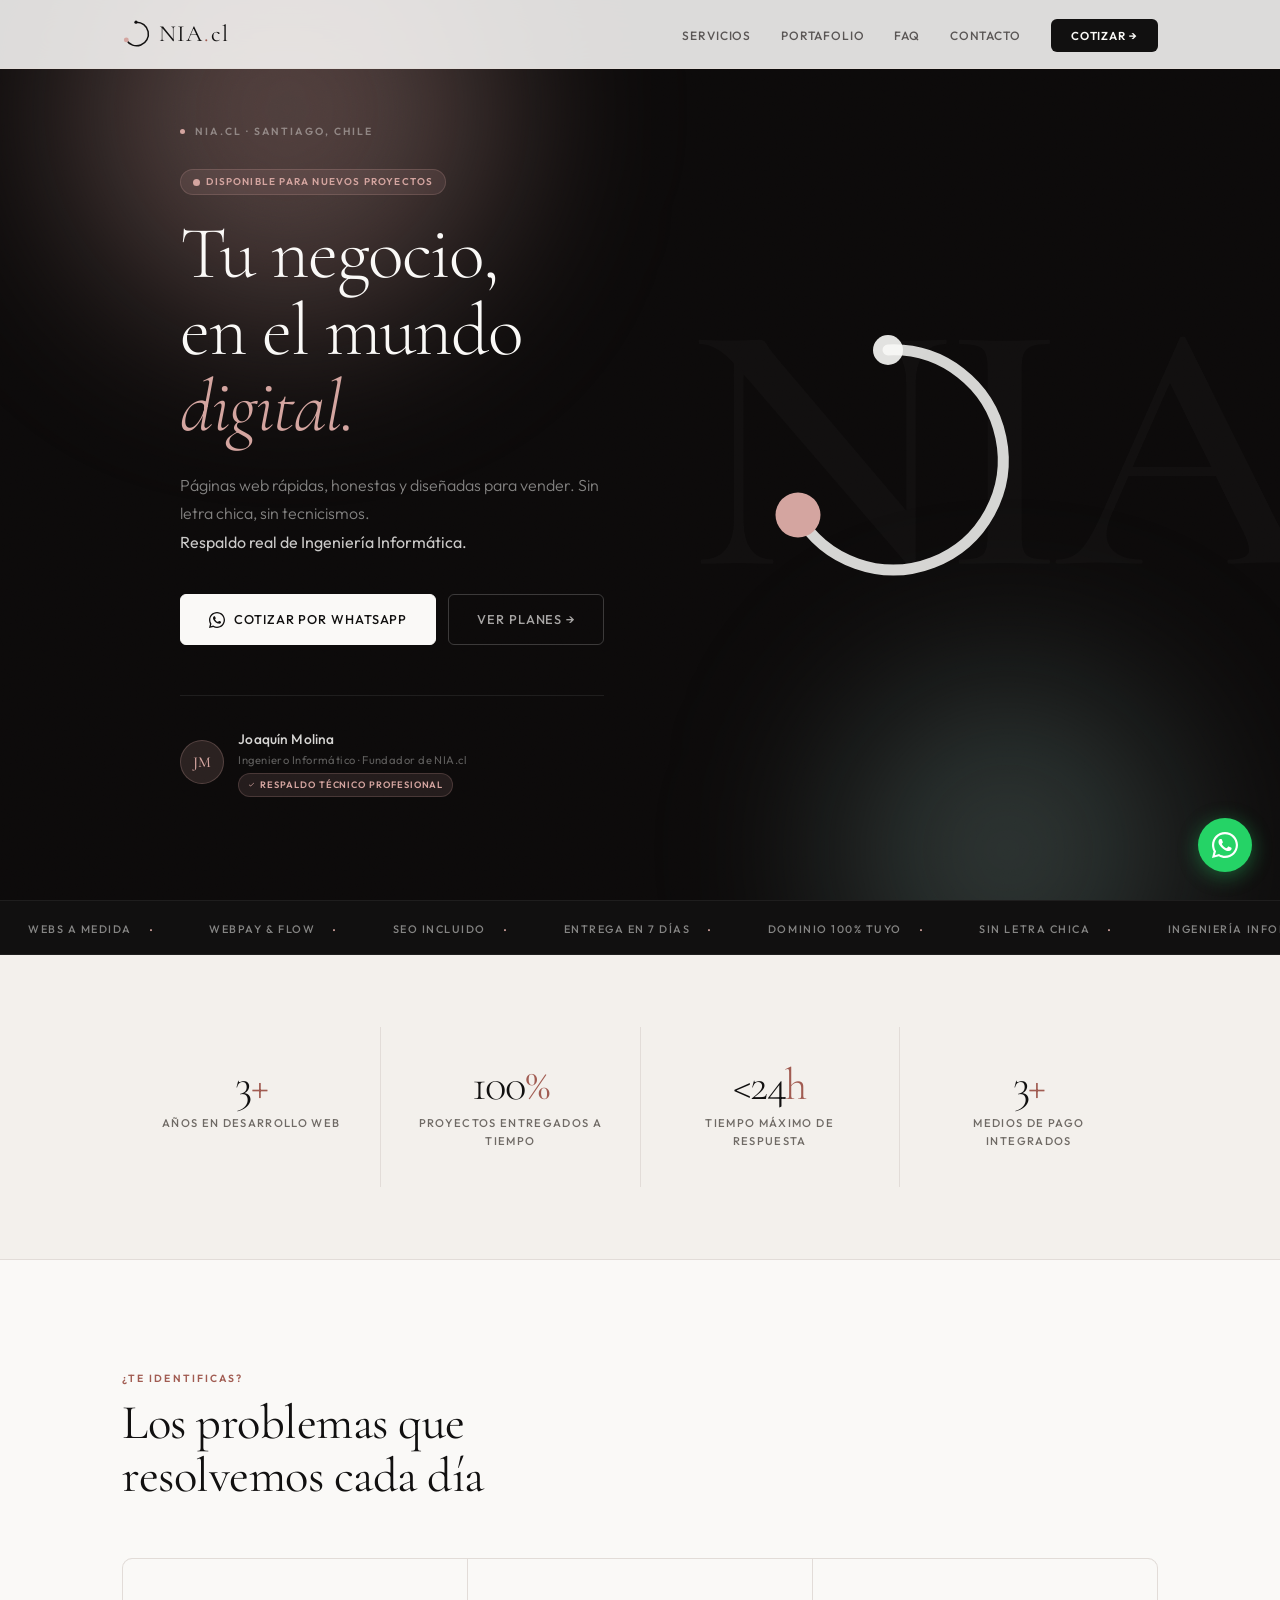
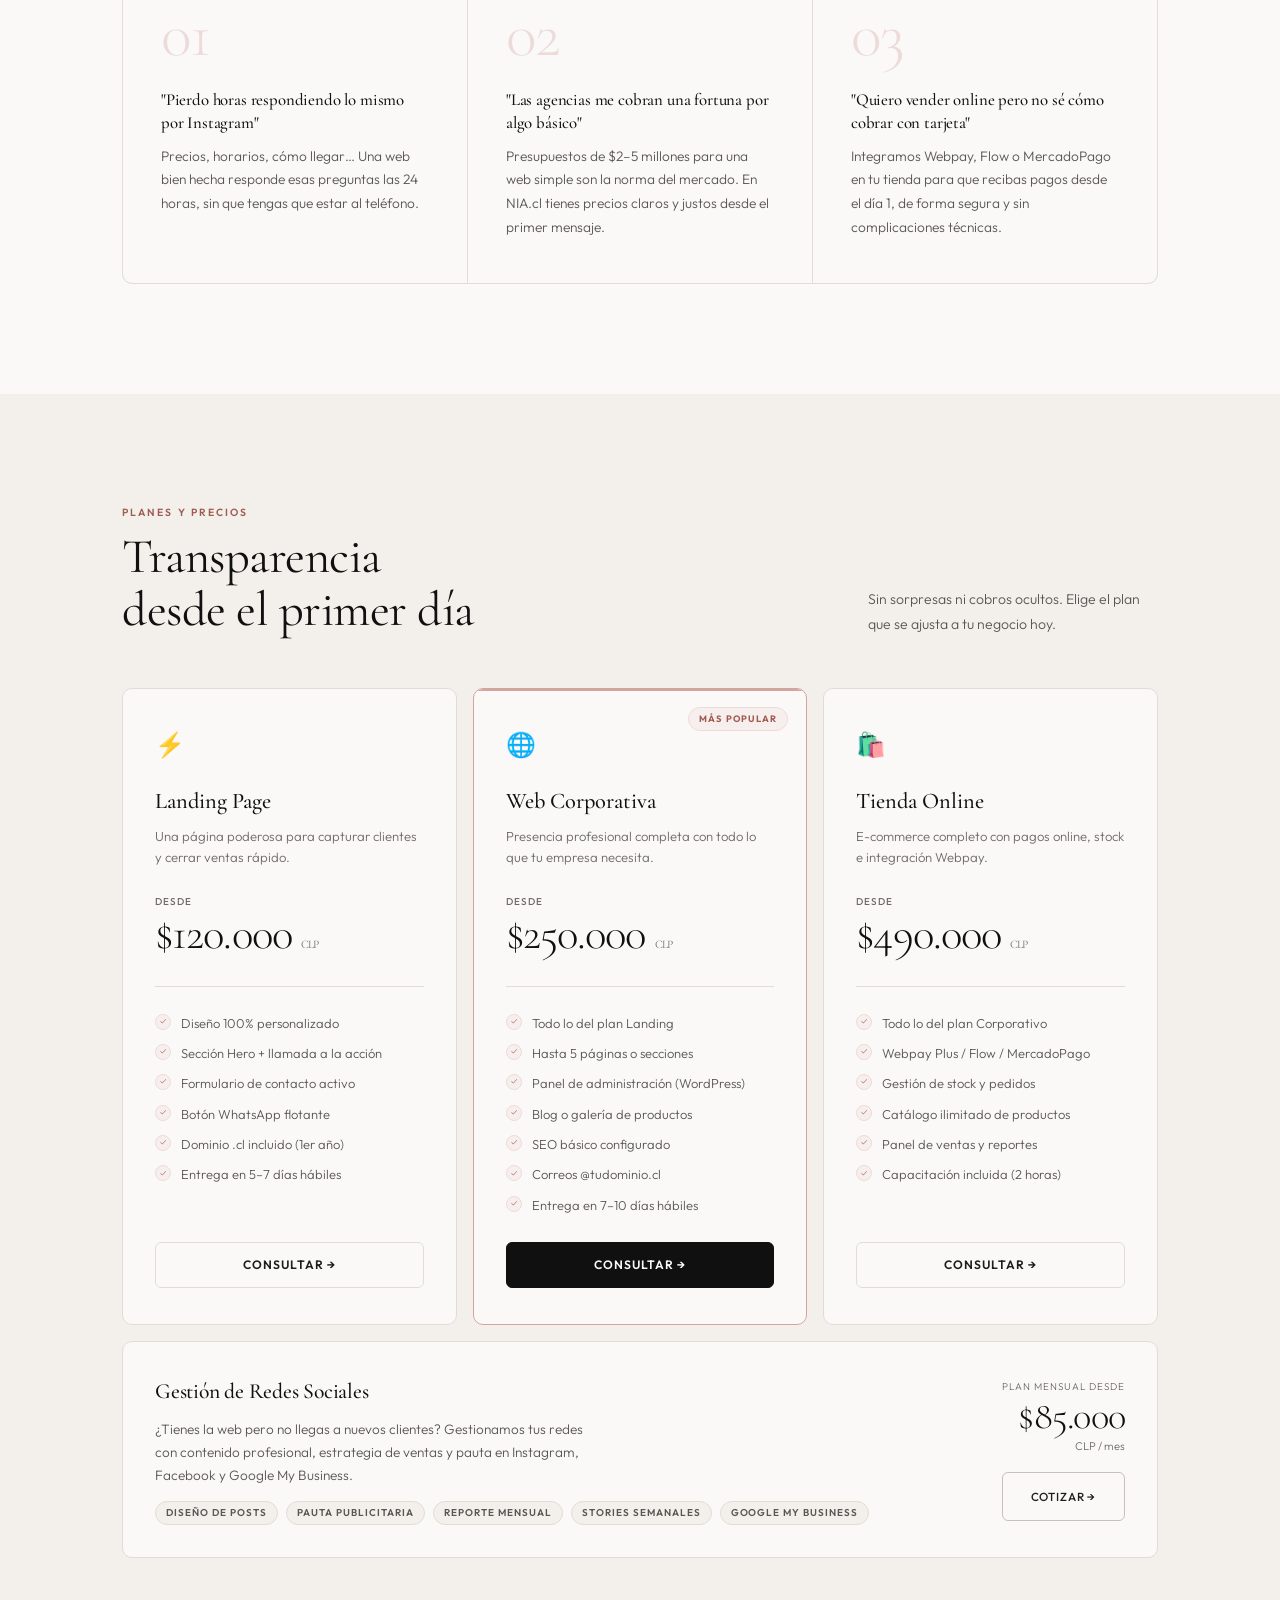
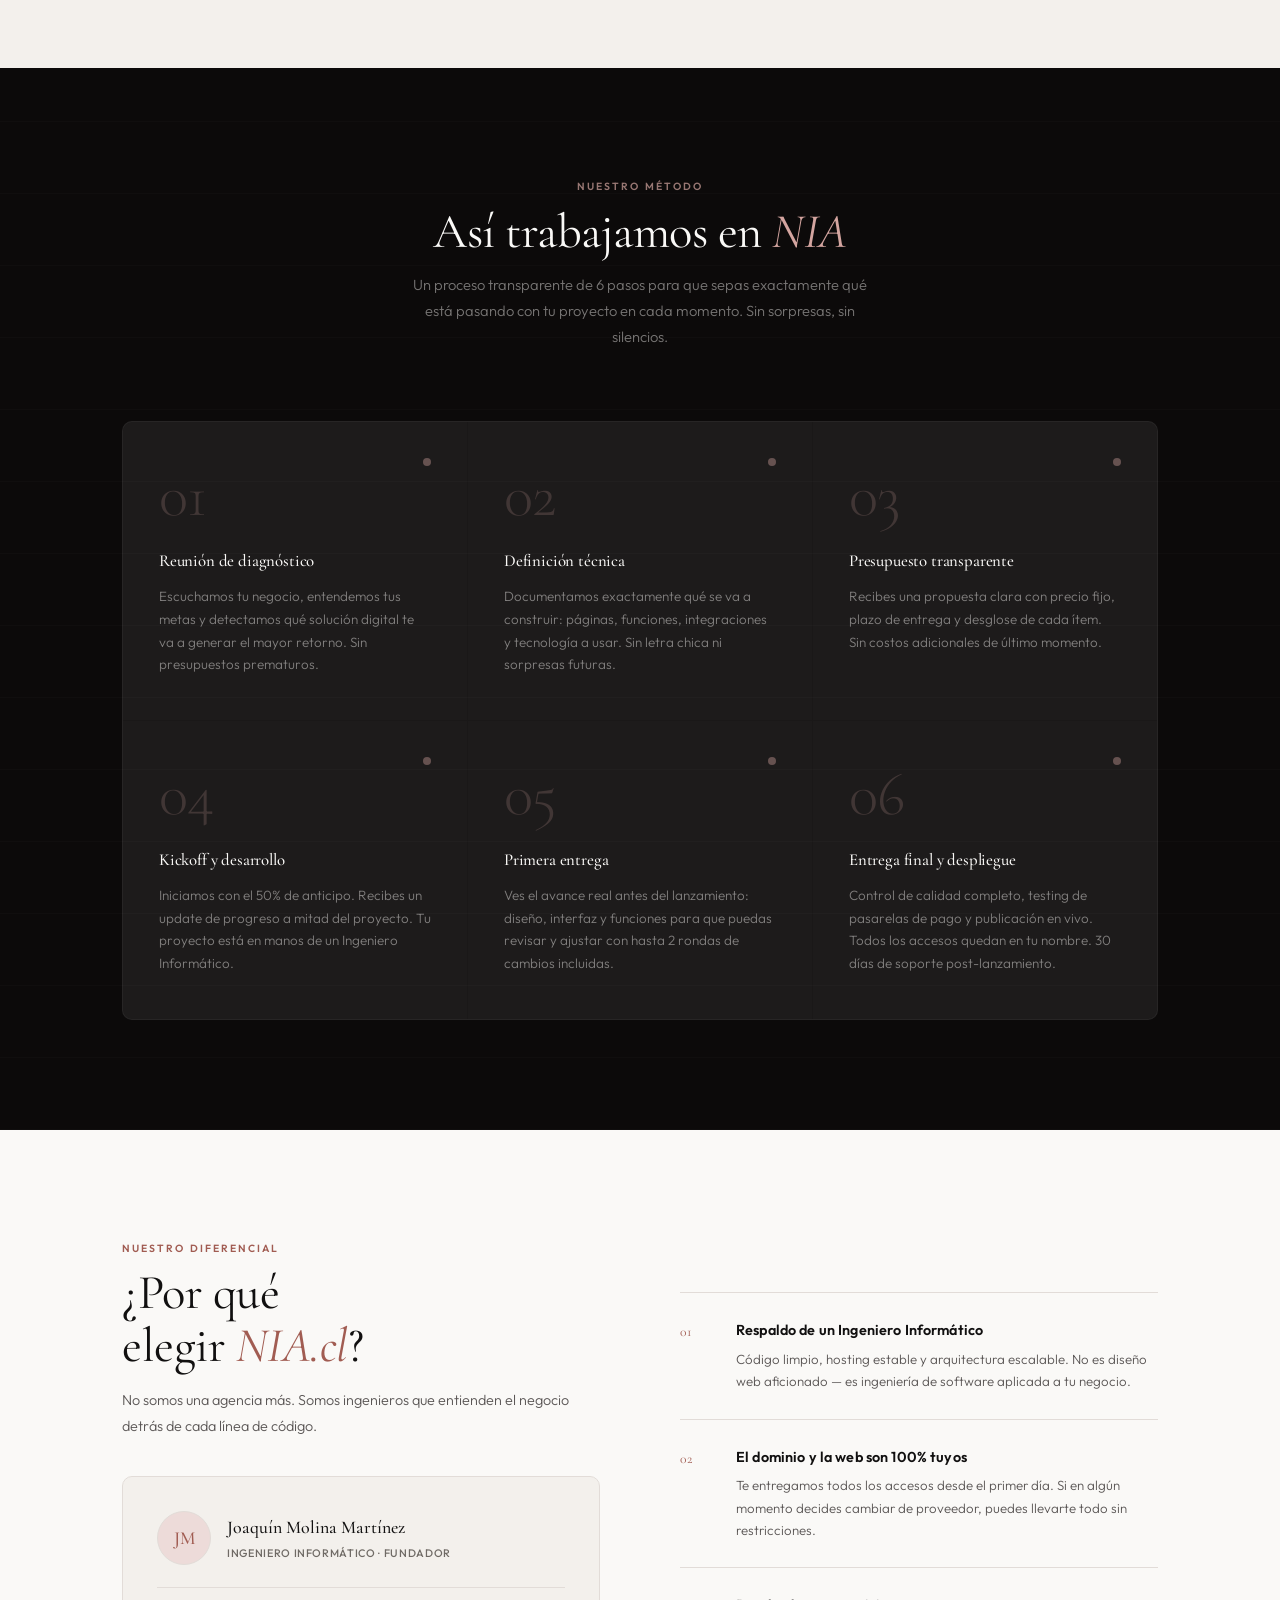
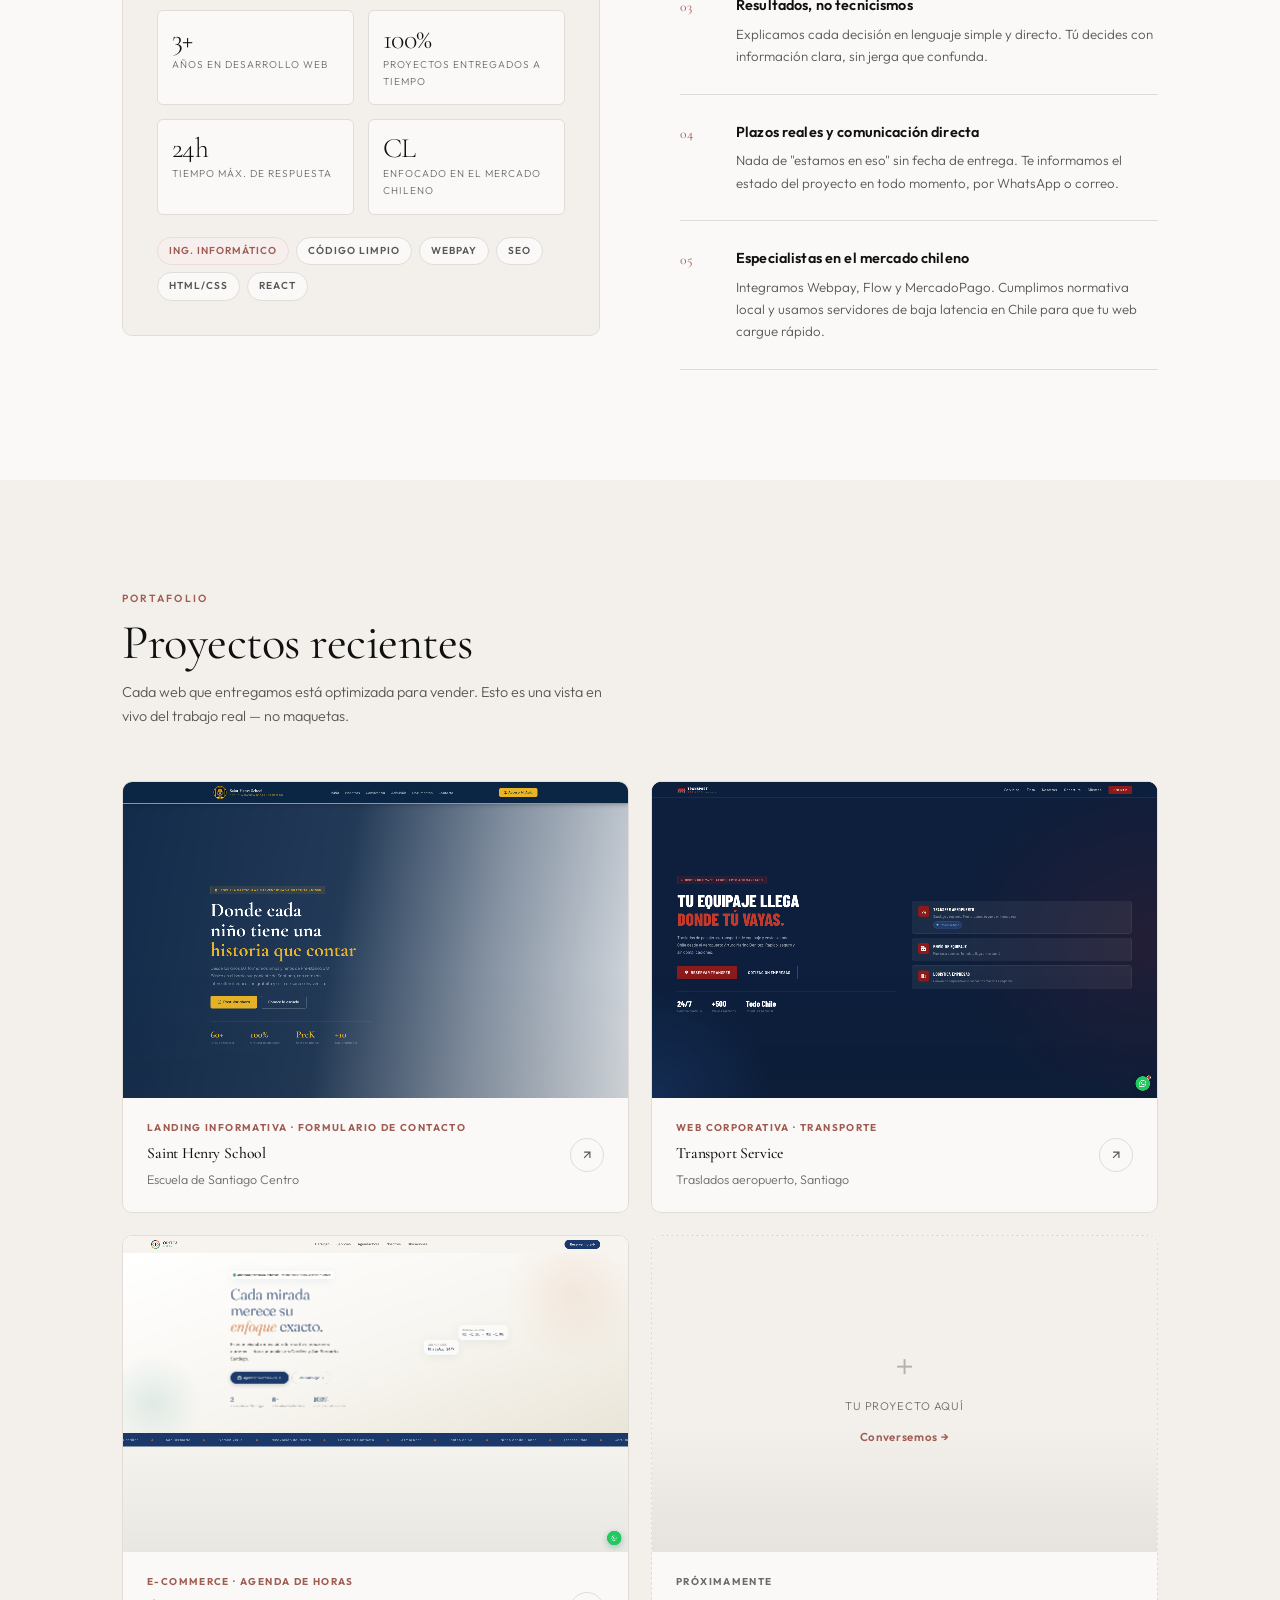
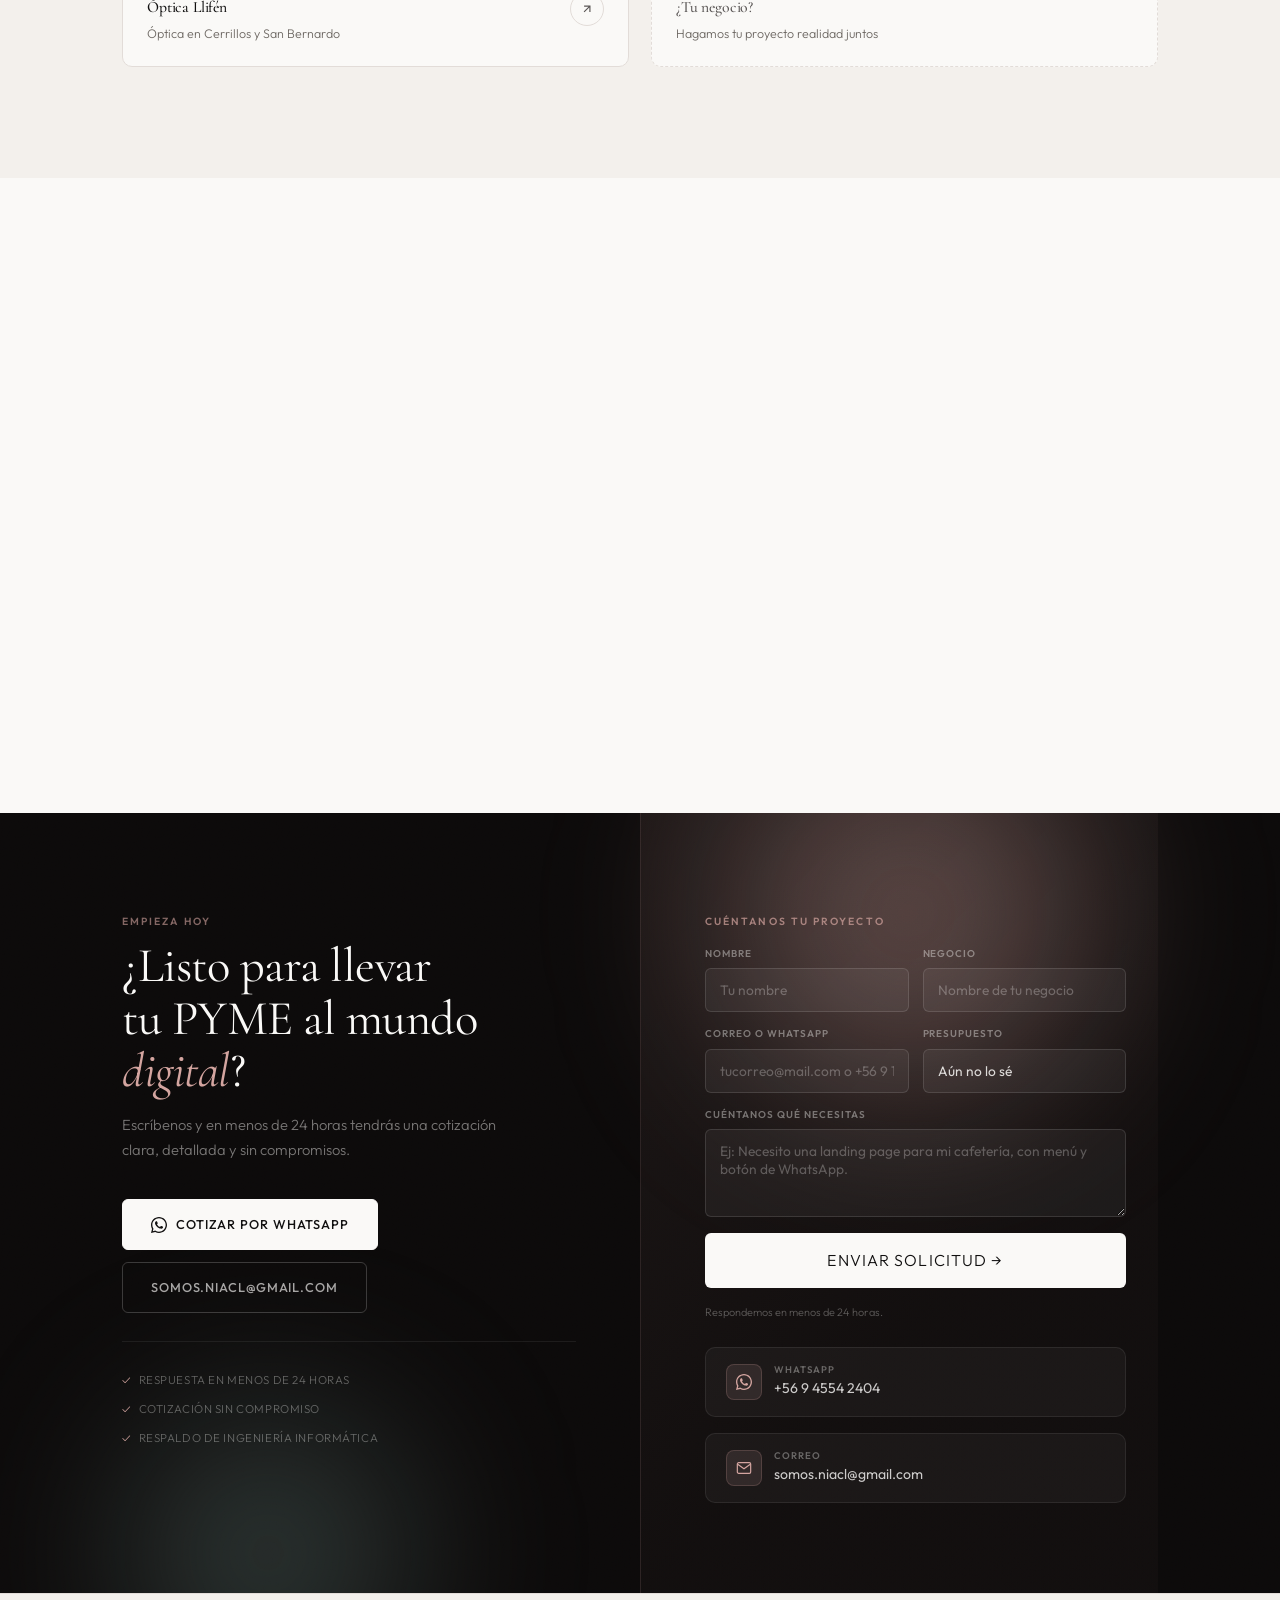
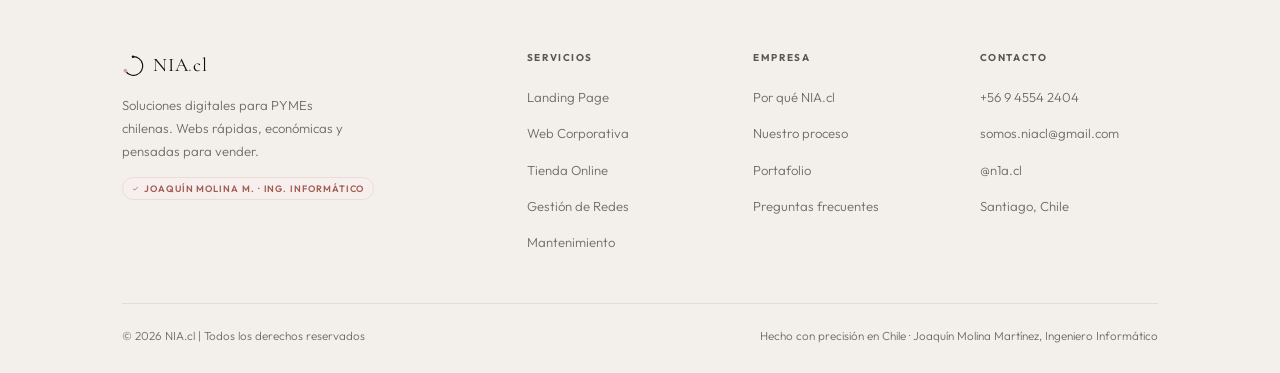
==== index.html @ 7abab09f "se cambio el color del mensaje" ====
<!DOCTYPE html>
<html lang="es">
<head>
<meta charset="UTF-8"/>
<meta name="viewport" content="width=device-width, initial-scale=1.0"/>
<title>NIA.cl | Soluciones Digitales para PYMEs Chilenas</title>
<meta name="description" content="Webs rápidas, honestas y diseñadas para vender. Respaldo de Ingeniería Informática real. Santiago, Chile."/>
<meta property="og:title" content="NIA.cl — Tu presencia digital, en 7 días."/>
<meta property="og:description" content="Páginas web económicas, sin letra chica y con Webpay incluido. Hecho por ingenieros."/>
<link rel="preconnect" href="https://fonts.googleapis.com"/>
<link rel="preconnect" href="https://fonts.gstatic.com" crossorigin/>
<link href="https://fonts.googleapis.com/css2?family=Cormorant+Garamond:ital,wght@0,300;0,400;0,500;0,600;1,300;1,400;1,600&family=Outfit:wght@300;400;500;600;700&display=swap" rel="stylesheet"/>

<link rel="stylesheet" href="css/styles.css"/>
</head>
<body class="is-loading">

<div id="preloader" aria-hidden="true">
  <div class="preloader-inner">
    <svg class="preloader-mark" viewBox="0 0 52 52" fill="none" xmlns="http://www.w3.org/2000/svg">
      <path d="M26,4 A22,22 0 1,1 8,37" stroke="rgba(250,249,247,0.85)" stroke-width="3" stroke-linecap="round" fill="none"/>
      <circle cx="8" cy="37" r="4.5" fill="#d4a5a0"/>
      <circle cx="26" cy="4" r="3" fill="rgba(250,249,247,0.9)"/>
    </svg>
    <div class="preloader-wm">NIA<span class="dot">.</span>cl</div>
  </div>
</div>


<nav id="main-nav">
  <div class="container nav-in">
    <!-- Logo: SVG mark + wordmark -->
    <a href="#" class="nav-logo" aria-label="NIA.cl — Inicio">
      <svg class="mark-svg" viewBox="0 0 52 52" fill="none" xmlns="http://www.w3.org/2000/svg" aria-hidden="true">
        <path d="M26,4 A22,22 0 1,1 8,37" stroke="#111010" stroke-width="2.8" stroke-linecap="round" fill="none"/>
        <circle cx="8" cy="37" r="4.5" fill="#d4a5a0"/>
        <circle cx="26" cy="4" r="3" fill="#111010"/>
      </svg>
      <div class="wm">NIA<span class="dot">.</span>cl</div>
    </a>

    <ul class="nav-links">
      <li><a href="#services">Servicios</a></li>
      <li><a href="#portfolio">Portafolio</a></li>
      <li><a href="#faq">FAQ</a></li>
      <li><a href="#cta">Contacto</a></li>
      <li><a href="https://wa.me/56945542404?text=Hola%20NIA.cl!%20Quiero%20cotizar" target="_blank" class="nav-cta">Cotizar →</a></li>
    </ul>
    <button class="mob-btn" onclick="document.getElementById('mm').classList.toggle('open')" aria-label="Menú">
      <div class="hbg"><span></span><span></span><span></span></div>
    </button>
  </div>
</nav>

<!-- Mobile menu -->
<div class="mob-menu" id="mm">
  <button class="mob-close" onclick="document.getElementById('mm').classList.remove('open')">✕</button>
  <a href="#services" onclick="document.getElementById('mm').classList.remove('open')">Servicios</a>
  <a href="#portfolio" onclick="document.getElementById('mm').classList.remove('open')">Portafolio</a>
  <a href="#process" onclick="document.getElementById('mm').classList.remove('open')">Proceso</a>
  <a href="#why" onclick="document.getElementById('mm').classList.remove('open')">Nosotros</a>
  <a href="#faq" onclick="document.getElementById('mm').classList.remove('open')">FAQ</a>
  <a href="#cta" onclick="document.getElementById('mm').classList.remove('open')">Contacto</a>
  <a href="https://wa.me/56945542404?text=Hola%20NIA.cl!%20Quiero%20cotizar" target="_blank" style="color:var(--rose-deep)">WhatsApp →</a>
</div>

<section id="hero">
  <div class="blob-field" aria-hidden="true">
    <div class="blob blob-rose" style="width:420px;height:420px;top:-100px;left:6%"></div>
    <div class="blob blob-sage" style="width:340px;height:340px;bottom:-120px;right:8%"></div>
  </div>
  <div class="grain" aria-hidden="true"></div>
  <div class="container">
    <div class="hero-in">

      <div>
        <div class="hero-eyebrow">
          <div class="hero-eyebrow-dot"></div>
          <span>NIA.cl · Santiago, Chile</span>
        </div>
        <span class="hero-tag">
          <svg width="7" height="7" viewBox="0 0 8 8" fill="currentColor"><circle cx="4" cy="4" r="4"/></svg>
          Disponible para nuevos proyectos
        </span>
        <h1 class="hero-h1 inv">
          Tu negocio,<br>
          en el mundo<br>
          <em>digital.</em>
        </h1>
        <p class="hero-sub">
          Páginas web rápidas, honestas y diseñadas para vender.
          Sin letra chica, sin tecnicismos.<br>
          <strong>Respaldo real de Ingeniería Informática.</strong>
        </p>
        <div class="hero-acts">
          <a href="https://wa.me/56945542404?text=Hola%20NIA.cl!%20Quiero%20cotizar%20una%20web%20para%20mi%20negocio" target="_blank" class="btn btn-inv magnetic">
            <svg width="16" height="16" viewBox="0 0 24 24" fill="currentColor" aria-hidden="true"><path d="M17.472 14.382c-.297-.149-1.758-.867-2.03-.967-.273-.099-.471-.148-.67.15-.197.297-.767.966-.94 1.164-.173.199-.347.223-.644.075-.297-.15-1.255-.463-2.39-1.475-.883-.788-1.48-1.761-1.653-2.059-.173-.297-.018-.458.13-.606.134-.133.298-.347.446-.52.149-.174.198-.298.298-.497.099-.198.05-.371-.025-.52-.075-.149-.669-1.612-.916-2.207-.242-.579-.487-.5-.669-.51-.173-.008-.371-.01-.57-.01-.198 0-.52.074-.792.372-.272.297-1.04 1.016-1.04 2.479 0 1.462 1.065 2.875 1.213 3.074.149.198 2.096 3.2 5.077 4.487.709.306 1.262.489 1.694.625.712.227 1.36.195 1.871.118.571-.085 1.758-.719 2.006-1.413.248-.694.248-1.289.173-1.413-.074-.124-.272-.198-.57-.347z"/><path d="M12 0C5.373 0 0 5.373 0 12c0 2.127.558 4.123 1.528 5.854L0 24l6.335-1.617C8.024 23.43 9.966 24 12 24c6.627 0 12-5.373 12-12S18.627 0 12 0zm0 22c-1.883 0-3.636-.497-5.15-1.361l-.369-.219-3.759.959.991-3.661-.24-.38C2.47 15.707 2 13.916 2 12 2 6.477 6.477 2 12 2s10 4.477 10 10-4.477 10-10 10z"/></svg>
            Cotizar por WhatsApp
          </a>
          <a href="#services" class="btn btn-inv-outline">Ver planes →</a>
        </div>

        <div class="hero-cred">
          <div class="cred-card">
            <div class="cred-av">JM</div>
            <div>
              <div class="cred-name">Joaquín Molina</div>
              <div class="cred-title">Ingeniero Informático · Fundador de NIA.cl</div>
              <div class="cred-badge">
                <svg width="7" height="7" viewBox="0 0 24 24" fill="currentColor" aria-hidden="true"><path d="M9 16.17L4.83 12l-1.42 1.41L9 19 21 7l-1.41-1.41z"/></svg>
                Respaldo técnico profesional
              </div>
            </div>
          </div>
        </div>
      </div>

        <!-- Central large logo mark -->
        <div class="hero-mark-wrap">
          <svg class="hero-mark" viewBox="0 0 52 52" fill="none" xmlns="http://www.w3.org/2000/svg" aria-hidden="true">
            <path d="M26,4 A22,22 0 1,1 8,37" stroke="rgba(250,249,247,0.85)" stroke-width="2.2" stroke-linecap="round" fill="none"/>
            <circle cx="8" cy="37" r="4.5" fill="#d4a5a0"/>
            <circle cx="26" cy="4" r="3" fill="rgba(250,249,247,0.9)"/>
          </svg>
        </div>

    </div>
  </div>
</section>

<!-- MARQUEE -->
<div class="mq" aria-hidden="true">
  <div class="mq-track">
    <span class="mq-item">Webs a medida <span class="s">·</span></span>
    <span class="mq-item">Webpay & Flow <span class="s">·</span></span>
    <span class="mq-item">SEO incluido <span class="s">·</span></span>
    <span class="mq-item">Entrega en 7 días <span class="s">·</span></span>
    <span class="mq-item">Dominio 100% tuyo <span class="s">·</span></span>
    <span class="mq-item">Sin letra chica <span class="s">·</span></span>
    <span class="mq-item">Ingeniería Informática <span class="s">·</span></span>
    <span class="mq-item">Santiago, Chile <span class="s">·</span></span>
    <span class="mq-item">Webs a medida <span class="s">·</span></span>
    <span class="mq-item">Webpay & Flow <span class="s">·</span></span>
    <span class="mq-item">SEO incluido <span class="s">·</span></span>
    <span class="mq-item">Entrega en 7 días <span class="s">·</span></span>
    <span class="mq-item">Dominio 100% tuyo <span class="s">·</span></span>
    <span class="mq-item">Sin letra chica <span class="s">·</span></span>
    <span class="mq-item">Ingeniería Informática <span class="s">·</span></span>
    <span class="mq-item">Santiago, Chile <span class="s">·</span></span>
  </div>
</div>

<section id="stats">
  <div class="container">
    <div class="stats-grid reveal">
      <div class="stat-cell">
        <div class="stat-num"><span class="cnt" data-target="3">0</span><span>+</span></div>
        <div class="stat-lbl">Años en desarrollo web</div>
      </div>
      <div class="stat-cell">
        <div class="stat-num"><span class="cnt" data-target="100">0</span><span>%</span></div>
        <div class="stat-lbl">Proyectos entregados a tiempo</div>
      </div>
      <div class="stat-cell">
        <div class="stat-num">&lt;<span class="cnt" data-target="24">0</span><span>h</span></div>
        <div class="stat-lbl">Tiempo máximo de respuesta</div>
      </div>
      <div class="stat-cell">
        <div class="stat-num"><span class="cnt" data-target="3">0</span><span>+</span></div>
        <div class="stat-lbl">Medios de pago integrados</div>
      </div>
    </div>
  </div>
</section>

<section id="pain">
  <div class="container">
    <div class="pain-head">
      <span class="label reveal">¿Te identificas?</span>
      <h2 class="reveal">Los problemas que<br>resolvemos cada día</h2>
    </div>
    <div class="pain-grid reveal">
      <div class="pain-cell">
        <div class="pain-num">01</div>
        <h3>"Pierdo horas respondiendo lo mismo por Instagram"</h3>
        <p style="margin-top:10px">Precios, horarios, cómo llegar… Una web bien hecha responde esas preguntas las 24 horas, sin que tengas que estar al teléfono.</p>
      </div>
      <div class="pain-cell">
        <div class="pain-num">02</div>
        <h3>"Las agencias me cobran una fortuna por algo básico"</h3>
        <p style="margin-top:10px">Presupuestos de $2–5 millones para una web simple son la norma del mercado. En NIA.cl tienes precios claros y justos desde el primer mensaje.</p>
      </div>
      <div class="pain-cell">
        <div class="pain-num">03</div>
        <h3>"Quiero vender online pero no sé cómo cobrar con tarjeta"</h3>
        <p style="margin-top:10px">Integramos Webpay, Flow o MercadoPago en tu tienda para que recibas pagos desde el día 1, de forma segura y sin complicaciones técnicas.</p>
      </div>
    </div>
  </div>
</section>

<section id="services">
  <div class="container">
    <div class="srv-head">
      <div>
        <span class="label">Planes y precios</span>
        <h2 class="reveal">Transparencia<br>desde el primer día</h2>
      </div>
      <p style="max-width:290px;font-size:.88rem;line-height:1.75" class="reveal">Sin sorpresas ni cobros ocultos. Elige el plan que se ajusta a tu negocio hoy.</p>
    </div>

    <div class="price-grid">
      <!-- Landing -->
      <div class="p-card reveal">
        <div class="p-icon">⚡</div>
        <div class="p-name">Landing Page</div>
        <div class="p-desc">Una página poderosa para capturar clientes y cerrar ventas rápido.</div>
        <div class="p-amt">
          <div class="p-from">Desde</div>
          <div class="p-num">$120.000 <span class="p-unit">CLP</span></div>
        </div>
        <ul class="p-feats">
          <li class="p-feat"><span class="p-ck">✓</span>Diseño 100% personalizado</li>
          <li class="p-feat"><span class="p-ck">✓</span>Sección Hero + llamada a la acción</li>
          <li class="p-feat"><span class="p-ck">✓</span>Formulario de contacto activo</li>
          <li class="p-feat"><span class="p-ck">✓</span>Botón WhatsApp flotante</li>
          <li class="p-feat"><span class="p-ck">✓</span>Dominio .cl incluido (1er año)</li>
          <li class="p-feat"><span class="p-ck">✓</span>Entrega en 5–7 días hábiles</li>
        </ul>
        <a href="https://wa.me/56945542404?text=Me%20interesa%20la%20Landing%20Page%20de%20NIA.cl" target="_blank" class="btn-card">Consultar →</a>
      </div>
      <!-- Web Corporativa (featured) -->
      <div class="p-card feat reveal">
        <span class="feat-badge">Más popular</span>
        <div class="p-icon">🌐</div>
        <div class="p-name">Web Corporativa</div>
        <div class="p-desc">Presencia profesional completa con todo lo que tu empresa necesita.</div>
        <div class="p-amt">
          <div class="p-from">Desde</div>
          <div class="p-num">$250.000 <span class="p-unit">CLP</span></div>
        </div>
        <ul class="p-feats">
          <li class="p-feat"><span class="p-ck">✓</span>Todo lo del plan Landing</li>
          <li class="p-feat"><span class="p-ck">✓</span>Hasta 5 páginas o secciones</li>
          <li class="p-feat"><span class="p-ck">✓</span>Panel de administración (WordPress)</li>
          <li class="p-feat"><span class="p-ck">✓</span>Blog o galería de productos</li>
          <li class="p-feat"><span class="p-ck">✓</span>SEO básico configurado</li>
          <li class="p-feat"><span class="p-ck">✓</span>Correos @tudominio.cl</li>
          <li class="p-feat"><span class="p-ck">✓</span>Entrega en 7–10 días hábiles</li>
        </ul>
        <a href="https://wa.me/56945542404?text=Me%20interesa%20la%20Web%20Corporativa%20de%20NIA.cl" target="_blank" class="btn-card pri">Consultar →</a>
      </div>
      <!-- Tienda -->
      <div class="p-card reveal">
        <div class="p-icon">🛍️</div>
        <div class="p-name">Tienda Online</div>
        <div class="p-desc">E-commerce completo con pagos online, stock e integración Webpay.</div>
        <div class="p-amt">
          <div class="p-from">Desde</div>
          <div class="p-num">$490.000 <span class="p-unit">CLP</span></div>
        </div>
        <ul class="p-feats">
          <li class="p-feat"><span class="p-ck">✓</span>Todo lo del plan Corporativo</li>
          <li class="p-feat"><span class="p-ck">✓</span>Webpay Plus / Flow / MercadoPago</li>
          <li class="p-feat"><span class="p-ck">✓</span>Gestión de stock y pedidos</li>
          <li class="p-feat"><span class="p-ck">✓</span>Catálogo ilimitado de productos</li>
          <li class="p-feat"><span class="p-ck">✓</span>Panel de ventas y reportes</li>
          <li class="p-feat"><span class="p-ck">✓</span>Capacitación incluida (2 horas)</li>
        </ul>
        <a href="https://wa.me/56945542404?text=Me%20interesa%20la%20Tienda%20Online%20de%20NIA.cl" target="_blank" class="btn-card">Consultar →</a>
      </div>
    </div>

    <!-- Addon redes -->
    <div class="addon reveal">
      <div class="addon-inf">
        <h3>Gestión de Redes Sociales</h3>
        <p>¿Tienes la web pero no llegas a nuevos clientes? Gestionamos tus redes con contenido profesional, estrategia de ventas y pauta en Instagram, Facebook y Google My Business.</p>
        <div class="addon-tags">
          <span class="addon-tag">Diseño de posts</span>
          <span class="addon-tag">Pauta publicitaria</span>
          <span class="addon-tag">Reporte mensual</span>
          <span class="addon-tag">Stories semanales</span>
          <span class="addon-tag">Google My Business</span>
        </div>
      </div>
      <div class="addon-price">
        <div class="fr">Plan mensual desde</div>
        <div class="am">$85.000</div>
        <div class="per">CLP / mes</div>
        <a href="https://wa.me/56945542404?text=Me%20interesa%20la%20gestión%20de%20redes" target="_blank" class="btn btn-outline" style="margin-top:16px;font-size:.73rem">Cotizar →</a>
      </div>
    </div>
  </div>
</section>


<section id="process">
  <div class="container">
    <div class="proc-head reveal">
      <span class="label inv">Nuestro método</span>
      <h2 class="inv">Así trabajamos en <em>NIA</em></h2>
      <p>Un proceso transparente de 6 pasos para que sepas exactamente qué está pasando con tu proyecto en cada momento. Sin sorpresas, sin silencios.</p>
    </div>

    <div class="proc-grid reveal">
      <div class="proc-step">
        <div class="proc-dot"></div>
        <div class="proc-n">01</div>
        <h3>Reunión de diagnóstico</h3>
        <p>Escuchamos tu negocio, entendemos tus metas y detectamos qué solución digital te va a generar el mayor retorno. Sin presupuestos prematuros.</p>
      </div>
      <div class="proc-step">
        <div class="proc-dot"></div>
        <div class="proc-n">02</div>
        <h3>Definición técnica</h3>
        <p>Documentamos exactamente qué se va a construir: páginas, funciones, integraciones y tecnología a usar. Sin letra chica ni sorpresas futuras.</p>
      </div>
      <div class="proc-step">
        <div class="proc-dot"></div>
        <div class="proc-n">03</div>
        <h3>Presupuesto transparente</h3>
        <p>Recibes una propuesta clara con precio fijo, plazo de entrega y desglose de cada ítem. Sin costos adicionales de último momento.</p>
      </div>
      <div class="proc-step">
        <div class="proc-dot"></div>
        <div class="proc-n">04</div>
        <h3>Kickoff y desarrollo</h3>
        <p>Iniciamos con el 50% de anticipo. Recibes un update de progreso a mitad del proyecto. Tu proyecto está en manos de un Ingeniero Informático.</p>
      </div>
      <div class="proc-step">
        <div class="proc-dot"></div>
        <div class="proc-n">05</div>
        <h3>Primera entrega</h3>
        <p>Ves el avance real antes del lanzamiento: diseño, interfaz y funciones para que puedas revisar y ajustar con hasta 2 rondas de cambios incluidas.</p>
      </div>
      <div class="proc-step">
        <div class="proc-dot"></div>
        <div class="proc-n">06</div>
        <h3>Entrega final y despliegue</h3>
        <p>Control de calidad completo, testing de pasarelas de pago y publicación en vivo. Todos los accesos quedan en tu nombre. 30 días de soporte post-lanzamiento.</p>
      </div>
    </div>
  </div>
</section>

<section id="why">
  <div class="container">
    <div class="why-lay">
      <div class="why-sticky">
        <span class="label reveal">Nuestro diferencial</span>
        <h2 class="reveal">¿Por qué<br>elegir <em>NIA.cl</em>?</h2>
        <p style="margin-top:16px;font-size:.9rem;line-height:1.8;color:var(--ink-light)" class="reveal">No somos una agencia más. Somos ingenieros que entienden el negocio detrás de cada línea de código.</p>

        <div class="prof reveal" style="margin-top:36px">
          <div class="prof-top">
            <div class="prof-av">JM</div>
            <div>
              <div class="prof-name">Joaquín Molina Martínez</div>
              <div class="prof-role">Ingeniero Informático · Fundador</div>
            </div>
          </div>
          <div class="prof-stats">
            <div class="pst"><div class="pst-v">3+</div><div class="pst-l">Años en desarrollo web</div></div>
            <div class="pst"><div class="pst-v">100%</div><div class="pst-l">Proyectos entregados a tiempo</div></div>
            <div class="pst"><div class="pst-v">24h</div><div class="pst-l">Tiempo máx. de respuesta</div></div>
            <div class="pst"><div class="pst-v">CL</div><div class="pst-l">Enfocado en el mercado chileno</div></div>
          </div>
          <div class="chips">
            <span class="chip rose">Ing. Informático</span>
            <span class="chip">Código limpio</span>
            <span class="chip">Webpay</span>
            <span class="chip">SEO</span>
            <span class="chip">HTML/CSS</span>
            <span class="chip">React</span>
          </div>
        </div>
      </div>

      <div class="why-list reveal">
        <div class="why-item">
          <div class="why-n">01</div>
          <div class="why-t">
            <h4>Respaldo de un Ingeniero Informático</h4>
            <p>Código limpio, hosting estable y arquitectura escalable. No es diseño web aficionado — es ingeniería de software aplicada a tu negocio.</p>
          </div>
        </div>
        <div class="why-item">
          <div class="why-n">02</div>
          <div class="why-t">
            <h4>El dominio y la web son 100% tuyos</h4>
            <p>Te entregamos todos los accesos desde el primer día. Si en algún momento decides cambiar de proveedor, puedes llevarte todo sin restricciones.</p>
          </div>
        </div>
        <div class="why-item">
          <div class="why-n">03</div>
          <div class="why-t">
            <h4>Resultados, no tecnicismos</h4>
            <p>Explicamos cada decisión en lenguaje simple y directo. Tú decides con información clara, sin jerga que confunda.</p>
          </div>
        </div>
        <div class="why-item">
          <div class="why-n">04</div>
          <div class="why-t">
            <h4>Plazos reales y comunicación directa</h4>
            <p>Nada de "estamos en eso" sin fecha de entrega. Te informamos el estado del proyecto en todo momento, por WhatsApp o correo.</p>
          </div>
        </div>
        <div class="why-item">
          <div class="why-n">05</div>
          <div class="why-t">
            <h4>Especialistas en el mercado chileno</h4>
            <p>Integramos Webpay, Flow y MercadoPago. Cumplimos normativa local y usamos servidores de baja latencia en Chile para que tu web cargue rápido.</p>
          </div>
        </div>
      </div>
    </div>
  </div>
</section>

<section id="portfolio">
  <div class="container">
    <span class="label reveal">Portafolio</span>
    <h2 class="reveal">Proyectos recientes</h2>
    <p class="reveal" style="margin-top:12px;max-width:480px;font-size:.9rem;color:var(--ink-light)">Cada web que entregamos está optimizada para vender. Esto es una vista en vivo del trabajo real — no maquetas.</p>

    <div class="port-grid">
      <!-- Project 1: Saint Henry School -->
      <a href="portfolio/saint-henry.html" target="_blank" rel="noopener" class="port-card reveal" style="text-decoration:none">
        <div class="port-thumb">
          <iframe src="portfolio/saint-henry.html" title="Preview Saint Henry School" loading="lazy" tabindex="-1"></iframe>
          <div class="port-ov"><span class="port-ov-btn">Ver proyecto en vivo →</span></div>
        </div>
        <div class="port-info">
          <div>
            <div class="port-type">Landing informativa · Formulario de contacto</div>
            <h3>Saint Henry School</h3>
            <p>Escuela de Santiago Centro</p>
          </div>
          <div class="port-visit" aria-hidden="true">
            <svg width="14" height="14" viewBox="0 0 24 24" fill="none" stroke="currentColor" stroke-width="2"><path d="M7 17L17 7M7 7h10v10"/></svg>
          </div>
        </div>
      </a>
      <!-- Project 2: Transport Service -->
      <a href="portfolio/transport-service.html" target="_blank" rel="noopener" class="port-card reveal" style="text-decoration:none">
        <div class="port-thumb">
          <iframe src="portfolio/transport-service.html" title="Preview Transport Service" loading="lazy" tabindex="-1"></iframe>
          <div class="port-ov"><span class="port-ov-btn">Ver proyecto en vivo →</span></div>
        </div>
        <div class="port-info">
          <div>
            <div class="port-type">Web Corporativa · Transporte</div>
            <h3>Transport Service</h3>
            <p>Traslados aeropuerto, Santiago</p>
          </div>
          <div class="port-visit" aria-hidden="true">
            <svg width="14" height="14" viewBox="0 0 24 24" fill="none" stroke="currentColor" stroke-width="2"><path d="M7 17L17 7M7 7h10v10"/></svg>
          </div>
        </div>
      </a>
      <!-- Project 3: Óptica Llifén -->
      <a href="portfolio/optica-llifen.html" target="_blank" rel="noopener" class="port-card reveal" style="text-decoration:none">
        <div class="port-thumb">
          <iframe src="portfolio/optica-llifen.html" title="Preview Óptica Llifén" loading="lazy" tabindex="-1"></iframe>
          <div class="port-ov"><span class="port-ov-btn">Ver proyecto en vivo →</span></div>
        </div>
        <div class="port-info">
          <div>
            <div class="port-type">E-commerce · Agenda de horas</div>
            <h3>Óptica Llifén</h3>
            <p>Óptica en Cerrillos y San Bernardo</p>
          </div>
          <div class="port-visit" aria-hidden="true">
            <svg width="14" height="14" viewBox="0 0 24 24" fill="none" stroke="currentColor" stroke-width="2"><path d="M7 17L17 7M7 7h10v10"/></svg>
          </div>
        </div>
      </a>
      <!-- Project 4: placeholder -->
      <div class="port-card reveal" style="border-style:dashed">
        <div class="port-thumb" style="background:var(--off)">
          <div class="port-coming">
            <div class="ico">＋</div>
            <span>Tu proyecto aquí</span>
            <a href="https://wa.me/56945542404" target="_blank" style="color:var(--rose-deep);font-size:.72rem;font-weight:600;letter-spacing:.06em;text-decoration:none;margin-top:4px">Conversemos →</a>
          </div>
        </div>
        <div class="port-info">
          <div>
            <div class="port-type" style="color:var(--ink-faint)">Próximamente</div>
            <h3 style="color:var(--ink-light)">¿Tu negocio?</h3>
            <p>Hagamos tu proyecto realidad juntos</p>
          </div>
        </div>
      </div>
    </div>
  </div>
</section>

<section id="faq">
  <div class="container">
    <div class="faq-lay">
      <div class="faq-left">
        <span class="label reveal">Preguntas frecuentes</span>
        <h2 class="reveal">Lo que todo<br>dueño de PYME<br>nos pregunta</h2>
        <p style="margin-top:16px;font-size:.88rem;line-height:1.8;color:var(--ink-light)" class="reveal">
          Sabemos que dar el paso al mundo digital genera dudas. Las respondemos antes de que tengas que escribirnos.
        </p>
        <div style="margin-top:32px" class="reveal">
          <a href="https://wa.me/56945542404?text=Tengo%20una%20pregunta%20sobre%20NIA.cl" target="_blank" class="btn btn-rose">
            ¿Otra duda? Escríbenos →
          </a>
        </div>
      </div>

      <div id="faq-list">
        <div class="faq-item reveal">
          <div class="faq-q" onclick="toggleFaq(this)">¿Tengo que pagar mensualmente? <span class="faq-ico">+</span></div>
          <div class="faq-a">No necesariamente. El desarrollo se paga una sola vez. Lo único con costo anual es el hosting (~$50.000–80.000/año) y el dominio (~$12.000/año). Opcionalmente puedes contratar nuestro plan de mantenimiento mensual si quieres que nos encarguemos de actualizaciones y soporte.</div>
        </div>
        <div class="faq-item reveal">
          <div class="faq-q" onclick="toggleFaq(this)">¿Cómo acepto pagos con tarjeta en Chile? <span class="faq-ico">+</span></div>
          <div class="faq-a">Integramos Webpay Plus (Transbank), Flow o MercadoPago según lo que te convenga. Todos permiten recibir pagos con tarjeta de crédito, débito y prepago. Te guiamos en todo el proceso de apertura de cuenta si aún no la tienes.</div>
        </div>
        <div class="faq-item reveal">
          <div class="faq-q" onclick="toggleFaq(this)">¿Cuánto demora en estar lista mi web? <span class="faq-ico">+</span></div>
          <div class="faq-a">Una Landing Page se entrega en 5–7 días hábiles. Una Web Corporativa en 7–10 días. Una Tienda Online puede tomar 10–15 días según la cantidad de productos. Los plazos parten desde que nos envías el material (fotos, textos, logo).</div>
        </div>
        <div class="faq-item reveal">
          <div class="faq-q" onclick="toggleFaq(this)">¿La web queda a mi nombre o al de NIA? <span class="faq-ico">+</span></div>
          <div class="faq-a">Todo queda 100% a tu nombre. El dominio se registra con tus datos. El hosting lo contratas tú o te lo facilitamos a tu nombre. Nosotros somos el equipo que construye, pero la propiedad es completamente tuya desde el primer día.</div>
        </div>
        <div class="faq-item reveal">
          <div class="faq-q" onclick="toggleFaq(this)">¿Puedo actualizar la web yo mismo después? <span class="faq-ico">+</span></div>
          <div class="faq-a">Sí. Desarrollamos con WordPress y panel de administración fácil de usar. Puedes agregar fotos, cambiar precios y actualizar textos sin saber programación. Además incluimos una capacitación básica en todos los planes.</div>
        </div>
        <div class="faq-item reveal">
          <div class="faq-q" onclick="toggleFaq(this)">¿Emiten factura electrónica? <span class="faq-ico">+</span></div>
          <div class="faq-a">Sí, emitimos boleta o factura electrónica por todos nuestros servicios, perfecta para que puedas descontar el gasto en la declaración de renta de tu empresa.</div>
        </div>
      </div>
    </div>
  </div>
</section>

<section id="cta">
  <div class="blob-field" aria-hidden="true">
    <div class="blob blob-rose" style="width:360px;height:360px;top:-80px;right:15%"></div>
    <div class="blob blob-sage" style="width:280px;height:280px;bottom:-100px;left:10%"></div>
  </div>
  <div class="grain" aria-hidden="true"></div>
  <div class="container">
    <div class="cta-in">
      <div class="cta-left reveal">
        <span class="label inv">Empieza hoy</span>
        <h2 class="inv">¿Listo para llevar<br>tu PYME al mundo <em>digital</em>?</h2>
        <p>Escríbenos y en menos de 24 horas tendrás una cotización clara, detallada y sin compromisos.</p>
        <div class="cta-acts">
          <a href="https://wa.me/56945542404?text=Hola%20NIA.cl!%20Quiero%20cotizar%20una%20web%20para%20mi%20negocio" target="_blank" class="btn btn-inv">
            <svg width="16" height="16" viewBox="0 0 24 24" fill="currentColor" aria-hidden="true"><path d="M17.472 14.382c-.297-.149-1.758-.867-2.03-.967-.273-.099-.471-.148-.67.15-.197.297-.767.966-.94 1.164-.173.199-.347.223-.644.075-.297-.15-1.255-.463-2.39-1.475-.883-.788-1.48-1.761-1.653-2.059-.173-.297-.018-.458.13-.606.134-.133.298-.347.446-.52.149-.174.198-.298.298-.497.099-.198.05-.371-.025-.52-.075-.149-.669-1.612-.916-2.207-.242-.579-.487-.5-.669-.51-.173-.008-.371-.01-.57-.01-.198 0-.52.074-.792.372-.272.297-1.04 1.016-1.04 2.479 0 1.462 1.065 2.875 1.213 3.074.149.198 2.096 3.2 5.077 4.487.709.306 1.262.489 1.694.625.712.227 1.36.195 1.871.118.571-.085 1.758-.719 2.006-1.413.248-.694.248-1.289.173-1.413-.074-.124-.272-.198-.57-.347z"/><path d="M12 0C5.373 0 0 5.373 0 12c0 2.127.558 4.123 1.528 5.854L0 24l6.335-1.617C8.024 23.43 9.966 24 12 24c6.627 0 12-5.373 12-12S18.627 0 12 0zm0 22c-1.883 0-3.636-.497-5.15-1.361l-.369-.219-3.759.959.991-3.661-.24-.38C2.47 15.707 2 13.916 2 12 2 6.477 6.477 2 12 2s10 4.477 10 10-4.477 10-10 10z"/></svg>
            Cotizar por WhatsApp
          </a>
          <a href="mailto:somos.niacl@gmail.com" class="btn btn-inv-outline">somos.niacl@gmail.com</a>
        </div>
        <div class="trust-row">
          <div class="tr-item">Respuesta en menos de 24 horas</div>
          <div class="tr-item">Cotización sin compromiso</div>
          <div class="tr-item">Respaldo de Ingeniería Informática</div>
        </div>
      </div>
      <div class="cta-right reveal">
        <span class="label inv" style="margin-bottom:16px">Cuéntanos tu proyecto</span>

        <form id="niaContactForm" class="contact-form" action="https://formspree.io/f/mwvgvlvg" method="POST" novalidate>
          <!-- Honeypot anti-spam: invisible para personas, los bots lo completan -->
          <div class="hp-field" aria-hidden="true">
            <label for="cfHoneypot">No completar este campo</label>
            <input type="text" id="cfHoneypot" name="_gotcha" tabindex="-1" autocomplete="off">
          </div>
          <div class="cf-row">
            <div class="cf-field">
              <label for="cfName">Nombre</label>
              <input type="text" id="cfName" name="nombre" placeholder="Tu nombre" autocomplete="name" required>
            </div>
            <div class="cf-field">
              <label for="cfBiz">Negocio</label>
              <input type="text" id="cfBiz" name="negocio" placeholder="Nombre de tu negocio" autocomplete="organization">
            </div>
          </div>
          <div class="cf-row">
            <div class="cf-field">
              <label for="cfContact">Correo o WhatsApp</label>
              <input type="text" id="cfContact" name="contacto" placeholder="tucorreo@mail.com o +56 9 1234 5678" autocomplete="email" required>
            </div>
            <div class="cf-field">
              <label for="cfBudget">Presupuesto</label>
              <select id="cfBudget" name="presupuesto">
                <option value="">Aún no lo sé</option>
                <option>Hasta $150.000</option>
                <option>$150.000 – $400.000</option>
                <option>$400.000 – $800.000</option>
                <option>Más de $800.000</option>
              </select>
            </div>
          </div>
          <div class="cf-field">
            <label for="cfMsg">Cuéntanos qué necesitas</label>
            <textarea id="cfMsg" name="mensaje" placeholder="Ej: Necesito una landing page para mi cafetería, con menú y botón de WhatsApp." required></textarea>
          </div>
          <button type="submit" class="btn btn-inv cf-submit magnetic">Enviar solicitud →</button>
          <div class="cf-error" id="cfError">Algo salió mal. Escríbenos directo por WhatsApp o correo.</div>
          <p class="cf-note">Respondemos en menos de 24 horas.</p>
        </form>

        <div class="cf-success" id="cfSuccess">
          <div class="cf-check">
            <svg width="20" height="20" viewBox="0 0 24 24" fill="none" stroke="#d4a5a0" stroke-width="2.5" stroke-linecap="round"><path d="M20 6L9 17l-5-5"/></svg>
          </div>
          <h3 class="inv" style="color:rgba(250,249,247,.6);font-size:1.25rem;margin-bottom:8px">¡Solicitud enviada!</h3>
          <p style="color:rgba(250,249,247,.5);font-size:.86rem">Te responderemos por correo o WhatsApp en menos de 24 horas.</p>
        </div>

        <div class="cta-contact" style="margin-top:26px">
          <a href="https://wa.me/56945542404" target="_blank" class="cc-item" style="text-decoration:none">
            <div class="cc-icon">
              <svg viewBox="0 0 24 24" fill="currentColor" aria-hidden="true" style="width:16px;height:16px;color:#d4a5a0"><path d="M17.472 14.382c-.297-.149-1.758-.867-2.03-.967-.273-.099-.471-.148-.67.15-.197.297-.767.966-.94 1.164-.173.199-.347.223-.644.075-.297-.15-1.255-.463-2.39-1.475-.883-.788-1.48-1.761-1.653-2.059-.173-.297-.018-.458.13-.606.134-.133.298-.347.446-.52.149-.174.198-.298.298-.497.099-.198.05-.371-.025-.52-.075-.149-.669-1.612-.916-2.207-.242-.579-.487-.5-.669-.51-.173-.008-.371-.01-.57-.01-.198 0-.52.074-.792.372-.272.297-1.04 1.016-1.04 2.479 0 1.462 1.065 2.875 1.213 3.074.149.198 2.096 3.2 5.077 4.487.709.306 1.262.489 1.694.625.712.227 1.36.195 1.871.118.571-.085 1.758-.719 2.006-1.413.248-.694.248-1.289.173-1.413-.074-.124-.272-.198-.57-.347z"/><path d="M12 0C5.373 0 0 5.373 0 12c0 2.127.558 4.123 1.528 5.854L0 24l6.335-1.617C8.024 23.43 9.966 24 12 24c6.627 0 12-5.373 12-12S18.627 0 12 0zm0 22c-1.883 0-3.636-.497-5.15-1.361l-.369-.219-3.759.959.991-3.661-.24-.38C2.47 15.707 2 13.916 2 12 2 6.477 6.477 2 12 2s10 4.477 10 10-4.477 10-10 10z"/></svg>
            </div>
            <div>
              <div class="cc-lbl">WhatsApp</div>
              <div class="cc-val">+56 9 4554 2404</div>
            </div>
          </a>
          <a href="mailto:somos.niacl@gmail.com" class="cc-item" style="text-decoration:none">
            <div class="cc-icon">
              <svg viewBox="0 0 24 24" fill="none" stroke="currentColor" stroke-width="1.8" aria-hidden="true" style="width:16px;height:16px;color:#d4a5a0"><path d="M4 4h16c1.1 0 2 .9 2 2v12c0 1.1-.9 2-2 2H4c-1.1 0-2-.9-2-2V6c0-1.1.9-2 2-2z"/><polyline points="22,6 12,13 2,6"/></svg>
            </div>
            <div>
              <div class="cc-lbl">Correo</div>
              <div class="cc-val">somos.niacl@gmail.com</div>
            </div>
          </a>
        </div>
      </div>
    </div>
  </div>
</section>

<footer>
  <div class="container">
    <div class="foot-grid">
      <div class="foot-brand">
        <div class="foot-logo">
          <svg width="22" height="22" viewBox="0 0 52 52" fill="none" aria-hidden="true">
            <path d="M26,4 A22,22 0 1,1 8,37" stroke="#111010" stroke-width="2.8" stroke-linecap="round" fill="none"/>
            <circle cx="8" cy="37" r="4.5" fill="#d4a5a0"/>
            <circle cx="26" cy="4" r="3" fill="#111010"/>
          </svg>
          <span class="wm">NIA<span class="dot">.</span>cl</span>
        </div>
        <p>Soluciones digitales para PYMEs chilenas. Webs rápidas, económicas y pensadas para vender.</p>
        <div class="cb" style="display:inline-flex;align-items:center;gap:5px;background:var(--rose-faint);border:1px solid var(--rose-pale);color:var(--rose-deep);font-size:.58rem;font-weight:600;letter-spacing:.1em;text-transform:uppercase;padding:3px 9px;border-radius:20px;margin-top:14px">
          <svg width="7" height="7" viewBox="0 0 24 24" fill="currentColor" aria-hidden="true"><path d="M9 16.17L4.83 12l-1.42 1.41L9 19 21 7l-1.41-1.41z"/></svg>
          Joaquín Molina M. · Ing. Informático
        </div>
      </div>
      <div class="foot-col">
        <h5>Servicios</h5>
        <ul>
          <li><a href="#services">Landing Page</a></li>
          <li><a href="#services">Web Corporativa</a></li>
          <li><a href="#services">Tienda Online</a></li>
          <li><a href="#services">Gestión de Redes</a></li>
          <li><a href="#services">Mantenimiento</a></li>
        </ul>
      </div>
      <div class="foot-col">
        <h5>Empresa</h5>
        <ul>
          <li><a href="#why">Por qué NIA.cl</a></li>
          <li><a href="#process">Nuestro proceso</a></li>
          <li><a href="#portfolio">Portafolio</a></li>
          <li><a href="#faq">Preguntas frecuentes</a></li>
        </ul>
      </div>
      <div class="foot-col">
        <h5>Contacto</h5>
        <ul>
          <li><a href="https://wa.me/56945542404" target="_blank">+56 9 4554 2404</a></li>
          <li><a href="mailto:somos.niacl@gmail.com">somos.niacl@gmail.com</a></li>
          <li><a href="https://instagram.com/n1a.cl" target="_blank">@n1a.cl</a></li>
          <li><a href="#">Santiago, Chile</a></li>
        </ul>
      </div>
    </div>
    <div class="foot-bot">
      <p>© 2026 NIA.cl | Todos los derechos reservados</p>
      <p>Hecho con precisión en Chile · Joaquín Molina Martínez, Ingeniero Informático</p>
    </div>
  </div>
</footer>

<!-- WhatsApp Float -->
<a href="https://wa.me/56945542404?text=Hola%20NIA.cl!%20Quiero%20cotizar%20una%20web" target="_blank" class="wa" aria-label="Contactar por WhatsApp">
  <span class="wa-tip">¡Cotiza gratis!</span>
  <svg viewBox="0 0 24 24" fill="white" aria-hidden="true"><path d="M17.472 14.382c-.297-.149-1.758-.867-2.03-.967-.273-.099-.471-.148-.67.15-.197.297-.767.966-.94 1.164-.173.199-.347.223-.644.075-.297-.15-1.255-.463-2.39-1.475-.883-.788-1.48-1.761-1.653-2.059-.173-.297-.018-.458.13-.606.134-.133.298-.347.446-.52.149-.174.198-.298.298-.497.099-.198.05-.371-.025-.52-.075-.149-.669-1.612-.916-2.207-.242-.579-.487-.5-.669-.51-.173-.008-.371-.01-.57-.01-.198 0-.52.074-.792.372-.272.297-1.04 1.016-1.04 2.479 0 1.462 1.065 2.875 1.213 3.074.149.198 2.096 3.2 5.077 4.487.709.306 1.262.489 1.694.625.712.227 1.36.195 1.871.118.571-.085 1.758-.719 2.006-1.413.248-.694.248-1.289.173-1.413-.074-.124-.272-.198-.57-.347z"/><path d="M12 0C5.373 0 0 5.373 0 12c0 2.127.558 4.123 1.528 5.854L0 24l6.335-1.617C8.024 23.43 9.966 24 12 24c6.627 0 12-5.373 12-12S18.627 0 12 0zm0 22c-1.883 0-3.636-.497-5.15-1.361l-.369-.219-3.759.959.991-3.661-.24-.38C2.47 15.707 2 13.916 2 12 2 6.477 6.477 2 12 2s10 4.477 10 10-4.477 10-10 10z"/></svg>
</a>

<script src="js/loader.js"></script>
<script src="js/ui.js"></script>
<script src="js/form.js"></script>
</body>
</html>
---- css/styles.css ----
/* ─── RESET ─── */
*,*::before,*::after{box-sizing:border-box;margin:0;padding:0}
html{scroll-behavior:smooth}
body{
  background:#faf9f7;color:#1e1c1c;
  font-family:'Outfit',sans-serif;font-size:16px;
  font-weight:300;line-height:1.65;
  overflow-x:hidden;-webkit-font-smoothing:antialiased;
}
a{text-decoration:none;color:inherit}
ul{list-style:none}
img{max-width:100%;display:block}
::-webkit-scrollbar{width:3px}
::-webkit-scrollbar-track{background:#faf9f7}
::-webkit-scrollbar-thumb{background:#d4a5a0;border-radius:2px}

/* ─── TOKENS ─── */
:root{
  --white:#faf9f7; --off:#f3f0ec; --off2:#ece8e2;
  --black:#111010; --deep:#0c0a0a; --ink:#1e1c1c;
  --ink-light:#5a5655; --ink-faint:#6f6a65;
  --rose:#d4a5a0; --rose-deep:#a15c52;
  --rose-pale:#eddbd9; --rose-faint:#f7efee;
  --sage:#8aaba6; --sage-deep:#5c8a84;
  --border:#e2dcd8; --border-dark:#c8c0bc;
  --fd:'Cormorant Garamond',Georgia,serif;
  --fb:'Outfit',sans-serif;
  --r:10px; --rs:6px; --max:1100px;
  --sh0:0 1px 4px rgba(17,16,16,.05);
  --sh1:0 4px 24px rgba(17,16,16,.08);
  --sh2:0 12px 48px rgba(17,16,16,.11);
}

/* ─── LAYOUT ─── */
.container{max-width:var(--max);margin:0 auto;padding:0 32px}
section{position:relative}

/* ─── TYPE ─── */
h1{font-family:var(--fd);font-weight:300;font-size:clamp(3rem,5.8vw,5.2rem);line-height:1.03;letter-spacing:-.015em;color:var(--black)}
h1 em{font-style:italic;color:var(--rose-deep)}
h1.inv{color:var(--white)}
h1.inv em{color:var(--rose)}
h2{font-family:var(--fd);font-weight:400;font-size:clamp(2rem,3.8vw,3.4rem);line-height:1.08;letter-spacing:-.01em;color:var(--black)}
h2 em{font-style:italic;color:var(--rose-deep)}
h2.inv{color:var(--white)}
h2.inv em{color:var(--rose)}
h3{font-family:var(--fd);font-weight:500;font-size:1.35rem;letter-spacing:-.01em;color:var(--black)}
p{color:var(--ink-light)}
.label{display:block;font-family:var(--fb);font-size:.65rem;font-weight:600;letter-spacing:.2em;text-transform:uppercase;color:var(--rose-deep);margin-bottom:10px}
.label.inv{color:rgba(212,165,160,.7)}


/* ─── ANIMATIONS ─── */
@keyframes fadeUp{from{opacity:0;transform:translateY(24px)}to{opacity:1;transform:translateY(0)}}
@keyframes fadeIn{from{opacity:0}to{opacity:1}}
@keyframes float{0%,100%{transform:translateY(0)}50%{transform:translateY(-8px)}}
@keyframes pulse{0%,100%{opacity:1}50%{opacity:.4}}
@keyframes marq{from{transform:translateX(0)}to{transform:translateX(-50%)}}
@keyframes spin{to{transform:rotate(360deg)}}
@keyframes blobDrift{0%,100%{transform:translate(0,0) scale(1)}50%{transform:translate(36px,-26px) scale(1.06)}}
@keyframes blobDrift2{0%,100%{transform:translate(0,0) scale(1)}50%{transform:translate(-30px,24px) scale(1.08)}}

.reveal{opacity:0;transform:translateY(22px);transition:opacity .75s ease,transform .75s ease}
.reveal.vis{opacity:1;transform:translateY(0)}
.reveal-fast{transition-duration:.5s}

/* ─── ambient blobs (dark sections) ─── */
.blob-field{position:absolute;inset:0;overflow:hidden;pointer-events:none;z-index:0}
.blob{position:absolute;border-radius:50%;filter:blur(90px)}
.blob-rose{background:rgba(212,165,160,.35);animation:blobDrift 18s ease-in-out infinite}
.blob-sage{background:rgba(138,171,166,.28);animation:blobDrift2 22s ease-in-out infinite}

/* ─── grain texture overlay ─── */
.grain{position:absolute;inset:0;pointer-events:none;opacity:.05;mix-blend-mode:overlay;z-index:0;
  background-image:url("data:image/svg+xml;utf8,<svg xmlns='http://www.w3.org/2000/svg' width='140' height='140'><filter id='n'><feTurbulence type='fractalNoise' baseFrequency='0.85' numOctaves='2' stitchTiles='stitch'/></filter><rect width='100%25' height='100%25' filter='url(%23n)'/></svg>");}

/* ─── magnetic buttons ─── */
.magnetic{transition:transform .18s cubic-bezier(.2,.9,.3,1.3)}

/* ─── BUTTONS ─── */
.btn{display:inline-flex;align-items:center;gap:9px;font-family:var(--fb);font-size:.8rem;font-weight:500;letter-spacing:.07em;text-transform:uppercase;padding:14px 28px;border-radius:var(--rs);border:1px solid;cursor:pointer;transition:.25s}
.btn-dark{background:var(--black);color:var(--white);border-color:var(--black)}
.btn-dark:hover{background:var(--ink);transform:translateY(-1px);box-shadow:var(--sh1)}
.btn-outline{background:transparent;color:var(--ink);border-color:var(--border-dark)}
.btn-outline:hover{border-color:var(--black);color:var(--black);transform:translateY(-1px)}
.btn-rose{background:var(--rose);color:var(--black);border-color:var(--rose)}
.btn-rose:hover{background:var(--rose-deep);border-color:var(--rose-deep);transform:translateY(-1px);box-shadow:0 6px 20px rgba(212,165,160,.35)}
.btn-inv{background:var(--white);color:var(--black);border-color:var(--white)}
.btn-inv:hover{background:var(--off);transform:translateY(-1px)}
.btn-inv-outline{background:transparent;color:rgba(250,249,247,.65);border-color:rgba(250,249,247,.2)}
.btn-inv-outline:hover{color:var(--white);border-color:rgba(250,249,247,.5)}
.btn svg{flex-shrink:0}

nav{position:fixed;top:0;left:0;right:0;z-index:100;backdrop-filter:blur(18px) saturate(150%);background:rgba(250,249,247,.88);border-bottom:1px solid var(--border);transition:background .3s}
.nav-in{display:flex;align-items:center;justify-content:space-between;height:68px}
.nav-logo{display:flex;align-items:center;gap:9px}
.nav-logo .mark-svg{width:28px;height:28px;flex-shrink:0}
.nav-logo .wm{font-family:var(--fd);font-weight:400;font-size:1.45rem;letter-spacing:.04em;color:var(--black);display:flex;align-items:baseline;gap:1px}
.nav-logo .wm .dot{color:var(--rose-deep)}
.nav-links{display:flex;align-items:center;gap:30px}
.nav-links a{font-size:.75rem;font-weight:500;letter-spacing:.07em;text-transform:uppercase;color:var(--ink-light);transition:color .2s;position:relative}
.nav-links a::after{content:'';position:absolute;bottom:-3px;left:0;right:0;height:1px;background:var(--rose);transform:scaleX(0);transform-origin:left;transition:.25s}
.nav-links a:hover{color:var(--black)}
.nav-links a:hover::after{transform:scaleX(1)}
.nav-cta{font-size:.72rem!important;font-weight:600!important;padding:9px 20px;border-radius:var(--rs);background:var(--black)!important;color:var(--white)!important;letter-spacing:.08em!important}
.nav-cta::after{display:none!important}
.nav-cta:hover{background:var(--ink)!important;transform:translateY(-1px)!important}
.mob-btn{display:none;background:none;border:none;cursor:pointer;color:var(--black);padding:4px}
.hbg{display:flex;flex-direction:column;gap:5px}
.hbg span{width:22px;height:1.5px;background:currentColor;border-radius:1px;display:block;transition:.3s}
.mob-menu{display:none;position:fixed;inset:0;z-index:99;background:var(--white);flex-direction:column;align-items:center;justify-content:center;gap:36px}
.mob-menu.open{display:flex}
.mob-menu a{font-family:var(--fd);font-size:2rem;font-weight:300;color:var(--black);transition:color .2s}
.mob-menu a:hover{color:var(--rose-deep)}
.mob-close{position:absolute;top:24px;right:32px;background:none;border:none;font-size:1.4rem;cursor:pointer;color:var(--ink-light)}

#hero{
  min-height:100svh;display:flex;align-items:center;
  padding:100px 0 80px;background:var(--deep);
  overflow:hidden;position:relative;
}
/* ghosted giant text decoration */
#hero::before{
  content:'NIA';position:absolute;right:-2%;top:50%;transform:translateY(-50%);
  font-family:var(--fd);font-size:clamp(20rem,28vw,36rem);font-weight:600;line-height:1;
  color:rgba(255,255,255,.018);pointer-events:none;letter-spacing:-.02em;user-select:none;
}
.hero-in{display:grid;grid-template-columns:1fr 1fr;align-items:center;gap:72px;position:relative;z-index:1}
.hero-eyebrow{display:flex;align-items:center;gap:10px;margin-bottom:26px;animation:fadeIn .8s ease both}
.hero-eyebrow-dot{width:5px;height:5px;border-radius:50%;background:var(--rose);animation:pulse 2.5s infinite}
.hero-eyebrow span{font-size:.65rem;font-weight:600;letter-spacing:.2em;text-transform:uppercase;color:rgba(250,249,247,.4)}
.hero-tag{display:inline-flex;align-items:center;gap:6px;background:rgba(212,165,160,.12);border:1px solid rgba(212,165,160,.2);color:var(--rose);font-size:.62rem;font-weight:600;letter-spacing:.12em;text-transform:uppercase;padding:4px 12px;border-radius:20px;margin-bottom:20px;animation:fadeIn .8s .05s ease both}
h1.hero-h1{animation:fadeUp .9s .1s ease both;margin-bottom:26px}
.hero-sub{font-size:1rem;color:rgba(250,249,247,.5);line-height:1.78;max-width:420px;margin-bottom:38px;animation:fadeUp .9s .2s ease both}
.hero-sub strong{color:rgba(250,249,247,.8);font-weight:400}
.hero-acts{display:flex;gap:12px;flex-wrap:wrap;animation:fadeUp .9s .3s ease both}
.hero-cred{margin-top:50px;padding-top:32px;border-top:1px solid rgba(255,255,255,.08);animation:fadeUp .9s .4s ease both}
.cred-card{display:inline-flex;align-items:center;gap:14px}
.cred-av{width:44px;height:44px;border-radius:50%;background:rgba(212,165,160,.15);border:1px solid rgba(212,165,160,.25);display:flex;align-items:center;justify-content:center;font-family:var(--fd);font-weight:500;font-size:.95rem;color:var(--rose);flex-shrink:0}
.cred-name{font-weight:500;font-size:.86rem;color:rgba(250,249,247,.85);letter-spacing:.01em}
.cred-title{font-size:.7rem;color:rgba(250,249,247,.35);letter-spacing:.04em;font-weight:400}
.cred-badge{display:inline-flex;align-items:center;gap:5px;background:rgba(212,165,160,.12);border:1px solid rgba(212,165,160,.2);color:var(--rose);font-size:.58rem;font-weight:600;letter-spacing:.1em;text-transform:uppercase;padding:3px 9px;border-radius:20px;margin-top:4px}

/* Hero right — large mark + floating panels */
.hero-right{position:relative;display:flex;align-items:center;justify-content:center;animation:fadeIn 1s .3s ease both;min-height:480px}
.hero-mark-wrap{position:relative;display:flex;align-items:center;justify-content:center;transition:transform .35s ease-out}
.hero-mark{width:260px;height:260px;animation:float 6s ease-in-out infinite}
.float-card{position:absolute;background:rgba(250,249,247,.05);backdrop-filter:blur(12px);border:1px solid rgba(250,249,247,.1);border-radius:var(--r);padding:16px 20px}
.fc-tl{top:0;left:-20px;animation:float 5s .5s ease-in-out infinite}
.fc-br{bottom:20px;right:-10px;animation:float 5.5s 1s ease-in-out infinite}
.fc-label{font-size:.6rem;font-weight:600;letter-spacing:.12em;text-transform:uppercase;color:rgba(212,165,160,.65);margin-bottom:4px}
.fc-val{font-family:var(--fd);font-size:2rem;font-weight:300;color:var(--white);line-height:1;letter-spacing:-.02em}
.fc-val small{font-size:.75rem;font-family:var(--fb);font-weight:400;color:rgba(250,249,247,.4)}
.fc-tag{display:inline-block;font-size:.58rem;font-weight:600;letter-spacing:.1em;text-transform:uppercase;padding:3px 8px;border-radius:20px;margin-top:6px;background:rgba(212,165,160,.15);color:var(--rose)}
.hero-pill-col{display:flex;flex-direction:column;gap:8px;margin-top:14px}
.h-pill{display:flex;align-items:center;justify-content:space-between;gap:12px;padding:11px 16px;background:rgba(250,249,247,.04);border:1px solid rgba(250,249,247,.08);border-radius:var(--rs);transition:.25s}
.h-pill:hover{background:rgba(250,249,247,.08);border-color:rgba(212,165,160,.3)}
.hp-name{font-size:.82rem;font-weight:400;color:rgba(250,249,247,.75)}
.hp-price{font-family:var(--fd);font-size:.95rem;font-weight:500;color:var(--rose)}
.hp-time{font-size:.62rem;color:rgba(250,249,247,.3)}

.mq{background:var(--black);padding:13px 0;overflow:hidden;white-space:nowrap;border-top:1px solid rgba(255,255,255,.06);border-bottom:1px solid rgba(255,255,255,.06)}
.mq-track{display:inline-flex;animation:marq 30s linear infinite}
.mq-item{display:inline-flex;align-items:center;gap:18px;font-size:.68rem;font-weight:500;letter-spacing:.14em;text-transform:uppercase;padding:0 28px;color:rgba(250,249,247,.5)}
.mq-item .s{color:var(--rose);font-size:.85rem}

#stats{padding:72px 0;background:var(--off);border-bottom:1px solid var(--border)}
.stats-grid{display:grid;grid-template-columns:repeat(4,1fr);gap:1px;background:var(--border)}
.stat-cell{background:var(--off);padding:36px 32px;text-align:center}
.stat-num{font-family:var(--fd);font-size:clamp(2.2rem,3.5vw,3.2rem);font-weight:300;color:var(--black);letter-spacing:-.03em;line-height:1;margin-bottom:6px}
.stat-num span{color:var(--rose-deep)}
.stat-num .cnt{color:var(--black)}
.stat-lbl{font-size:.7rem;font-weight:500;letter-spacing:.12em;text-transform:uppercase;color:var(--ink-faint)}

#pain{padding:110px 0;background:var(--white)}
.pain-head{margin-bottom:56px}
.pain-grid{display:grid;grid-template-columns:repeat(3,1fr);gap:1px;background:var(--border);border:1px solid var(--border);border-radius:var(--r);overflow:hidden}
.pain-cell{background:var(--white);padding:44px 38px;transition:background .3s,transform .3s;position:relative;overflow:hidden}
.pain-cell::before{content:'';position:absolute;bottom:0;left:0;right:0;height:2px;background:var(--rose);transform:scaleX(0);transform-origin:left;transition:.4s}
.pain-cell:hover{background:var(--rose-faint)}
.pain-cell:hover::before{transform:scaleX(1)}
.pain-num{font-family:var(--fd);font-size:4rem;font-weight:300;color:var(--rose-pale);line-height:1;margin-bottom:22px;letter-spacing:-.03em}
.pain-cell h3{font-size:1.05rem;margin-bottom:10px;line-height:1.35}
.pain-cell p{font-size:.86rem;line-height:1.72;color:var(--ink-light)}

#services{padding:110px 0;background:var(--off)}
.srv-head{display:flex;align-items:flex-end;justify-content:space-between;gap:24px;margin-bottom:52px;flex-wrap:wrap}
.price-grid{display:grid;grid-template-columns:repeat(3,1fr);gap:16px;margin-bottom:16px}
.p-card{background:var(--white);border:1px solid var(--border);border-radius:var(--r);padding:36px 32px;display:flex;flex-direction:column;transition:transform .3s,box-shadow .3s,border-color .3s;position:relative;overflow:hidden}
.p-card::after{content:'';position:absolute;top:0;left:0;right:0;height:2px;background:transparent;transition:background .3s}
.p-card:hover{transform:translateY(-5px);box-shadow:var(--sh2)}
.p-card:hover::after{background:var(--rose)}
.p-card.feat{border-color:var(--rose)}
.p-card.feat::after{background:var(--rose)}
.feat-badge{position:absolute;top:18px;right:18px;background:var(--rose-faint);color:var(--rose-deep);font-size:.58rem;font-weight:700;letter-spacing:.12em;text-transform:uppercase;padding:3px 10px;border-radius:20px;border:1px solid var(--rose-pale)}
.p-icon{font-size:1.5rem;margin-bottom:18px}
.p-name{font-family:var(--fd);font-size:1.4rem;font-weight:500;color:var(--black);margin-bottom:6px}
.p-desc{font-size:.82rem;color:var(--ink-faint);margin-bottom:26px;line-height:1.6}
.p-amt{margin-bottom:26px;padding-bottom:26px;border-bottom:1px solid var(--border)}
.p-from{font-size:.62rem;text-transform:uppercase;letter-spacing:.1em;color:var(--ink-faint);font-weight:500}
.p-num{font-family:var(--fd);font-size:2.8rem;font-weight:300;color:var(--black);letter-spacing:-.02em;line-height:1.1}
.p-unit{font-size:.72rem;color:var(--ink-faint);font-weight:400}
.p-feats{flex:1;display:flex;flex-direction:column;gap:9px;margin-bottom:26px}
.p-feat{display:flex;align-items:flex-start;gap:10px;font-size:.81rem;color:var(--ink-light)}
.p-ck{width:16px;height:16px;border-radius:50%;background:var(--rose-faint);border:1px solid var(--rose-pale);display:flex;align-items:center;justify-content:center;flex-shrink:0;margin-top:1px;font-size:.52rem;color:var(--rose-deep)}
.btn-card{display:flex;align-items:center;justify-content:center;gap:8px;width:100%;padding:12px;border-radius:var(--rs);font-family:var(--fb);font-size:.76rem;font-weight:600;letter-spacing:.08em;text-transform:uppercase;cursor:pointer;transition:.25s;border:1px solid var(--border);background:transparent;color:var(--ink)}
.btn-card:hover{background:var(--off);border-color:var(--black);color:var(--black)}
.btn-card.pri{background:var(--black);color:var(--white);border-color:var(--black)}
.btn-card.pri:hover{background:var(--ink)}
/* addon */
.addon{background:var(--white);border:1px solid var(--border);border-radius:var(--r);padding:32px;display:flex;align-items:center;justify-content:space-between;gap:32px;transition:border-color .3s}
.addon:hover{border-color:var(--rose)}
.addon-inf h3{margin-bottom:8px}
.addon-inf p{font-size:.85rem;color:var(--ink-light);line-height:1.7;max-width:440px}
.addon-tags{display:flex;gap:8px;flex-wrap:wrap;margin-top:14px}
.addon-tag{font-size:.62rem;font-weight:600;letter-spacing:.1em;text-transform:uppercase;padding:3px 10px;border-radius:20px;background:var(--off);border:1px solid var(--border);color:var(--ink-light)}
.addon-price{text-align:right;flex-shrink:0}
.addon-price .fr{font-size:.62rem;text-transform:uppercase;letter-spacing:.1em;color:var(--ink-faint)}
.addon-price .am{font-family:var(--fd);font-size:2.4rem;font-weight:300;color:var(--black);letter-spacing:-.02em;line-height:1.1}
.addon-price .per{font-size:.7rem;color:var(--ink-faint)}

#process{padding:110px 0;background:var(--deep);position:relative;overflow:hidden}
#process::before{content:'';position:absolute;inset:0;background:repeating-linear-gradient(0deg,rgba(255,255,255,.014) 0px,rgba(255,255,255,.014) 1px,transparent 1px,transparent 72px);pointer-events:none}
.proc-head{margin-bottom:72px;text-align:center}
.proc-head h2{color:var(--white)}
.proc-head h2 em{color:var(--rose)}
.proc-head p{color:rgba(250,249,247,.45);max-width:480px;margin:14px auto 0;font-size:.92rem;line-height:1.75}
.proc-grid{display:grid;grid-template-columns:repeat(3,1fr);gap:1px;background:rgba(255,255,255,.06);border:1px solid rgba(255,255,255,.06);border-radius:var(--r);overflow:hidden}
.proc-step{padding:44px 36px;background:rgba(255,255,255,.01);transition:background .3s;position:relative}
.proc-step:hover{background:rgba(212,165,160,.05)}
.proc-n{font-family:var(--fd);font-size:3.8rem;font-weight:300;color:rgba(212,165,160,.2);line-height:1;letter-spacing:-.02em;margin-bottom:20px;transition:color .3s}
.proc-step:hover .proc-n{color:rgba(212,165,160,.5)}
.proc-step h3{font-size:1.05rem;color:var(--white);margin-bottom:10px;font-weight:500}
.proc-step p{font-size:.84rem;color:rgba(250,249,247,.45);line-height:1.7}
.proc-dot{position:absolute;top:36px;right:36px;width:8px;height:8px;border-radius:50%;background:var(--rose);opacity:.4}

#why{padding:110px 0;background:var(--white)}
.why-lay{display:grid;grid-template-columns:1fr 1fr;gap:80px;align-items:start}
.why-sticky{position:sticky;top:100px}
.why-list{display:flex;flex-direction:column;margin-top:52px}
.why-item{display:grid;grid-template-columns:56px 1fr;gap:0;padding:26px 0;border-bottom:1px solid var(--border)}
.why-item:first-child{border-top:1px solid var(--border)}
.why-n{font-family:var(--fd);font-size:.85rem;font-weight:400;color:var(--rose-deep);padding-top:2px;letter-spacing:.04em}
.why-t h4{font-family:var(--fb);font-weight:600;font-size:.9rem;color:var(--black);margin-bottom:5px;letter-spacing:.01em}
.why-t p{font-size:.83rem;color:var(--ink-light);line-height:1.68}
/* profile card */
.prof{background:var(--off);border:1px solid var(--border);border-radius:var(--r);padding:34px;margin-top:36px}
.prof-top{display:flex;align-items:center;gap:16px;margin-bottom:22px;padding-bottom:22px;border-bottom:1px solid var(--border)}
.prof-av{width:54px;height:54px;border-radius:50%;background:var(--rose-pale);border:1px solid var(--border);display:flex;align-items:center;justify-content:center;font-family:var(--fd);font-weight:500;font-size:1.15rem;color:var(--rose-deep);flex-shrink:0}
.prof-name{font-family:var(--fd);font-weight:500;font-size:1.12rem;color:var(--black);margin-bottom:2px}
.prof-role{font-size:.68rem;color:var(--ink-faint);font-weight:500;letter-spacing:.06em;text-transform:uppercase}
.prof-stats{display:grid;grid-template-columns:1fr 1fr;gap:14px;margin-bottom:22px}
.pst{background:var(--white);border:1px solid var(--border);border-radius:var(--rs);padding:14px}
.pst-v{font-family:var(--fd);font-size:1.75rem;font-weight:300;color:var(--black);letter-spacing:-.02em;line-height:1}
.pst-l{font-size:.63rem;color:var(--ink-faint);text-transform:uppercase;letter-spacing:.1em;margin-top:4px}
.chips{display:flex;flex-wrap:wrap;gap:7px}
.chip{font-size:.63rem;font-weight:600;letter-spacing:.1em;text-transform:uppercase;padding:5px 11px;border-radius:20px;background:var(--white);border:1px solid var(--border);color:var(--ink-light);transition:.2s;cursor:default}
.chip:hover{border-color:var(--rose);color:var(--rose-deep)}
.chip.rose{background:var(--rose-faint);border-color:var(--rose-pale);color:var(--rose-deep)}

#portfolio{padding:110px 0;background:var(--off)}
.port-grid{display:grid;grid-template-columns:repeat(2,1fr);gap:22px;margin-top:52px}
.port-card{display:block;background:var(--white);border:1px solid var(--border);border-radius:var(--r);overflow:hidden;transition:box-shadow .4s ease,border-color .4s ease;will-change:transform;transform:perspective(900px)}
.port-card:hover{box-shadow:var(--sh2);border-color:var(--rose-pale)}
.port-thumb{aspect-ratio:16/10;background:var(--off2);position:relative;overflow:hidden}
/* live scaled-down iframe preview of the real site */
.port-thumb iframe{
  position:absolute;top:0;left:0;
  width:400%;height:400%;
  transform:scale(.25);transform-origin:top left;
  border:0;pointer-events:none;background:#fff;
}
.port-thumb::after{
  content:'';position:absolute;inset:0;
  background:linear-gradient(180deg,transparent 60%,rgba(17,16,16,.06) 100%);
  pointer-events:none;
}
.port-ov{position:absolute;inset:0;background:rgba(17,16,16,.78);display:flex;align-items:center;justify-content:center;opacity:0;transition:.3s}
.port-card:hover .port-ov{opacity:1}
.port-ov-btn{font-size:.7rem;font-weight:700;letter-spacing:.12em;text-transform:uppercase;color:var(--white);border:1px solid rgba(255,255,255,.35);padding:10px 20px;border-radius:var(--rs);transition:.2s}
.port-ov-btn:hover{background:rgba(255,255,255,.1)}
.port-info{padding:22px 24px;display:flex;align-items:center;justify-content:space-between;gap:12px}
.port-type{font-size:.62rem;font-weight:700;letter-spacing:.14em;text-transform:uppercase;color:var(--rose-deep);margin-bottom:5px}
.port-info h3{font-size:.98rem;margin-bottom:3px}
.port-info p{font-size:.78rem;color:var(--ink-faint)}
.port-visit{flex-shrink:0;width:34px;height:34px;border-radius:50%;border:1px solid var(--border);display:flex;align-items:center;justify-content:center;color:var(--ink-light);transition:.2s}
.port-card:hover .port-visit{border-color:var(--rose);color:var(--rose-deep);transform:rotate(45deg)}
.port-coming{display:flex;flex-direction:column;align-items:center;justify-content:center;height:100%;gap:8px;padding:20px;text-align:center}
.port-coming .ico{font-size:1.8rem;opacity:.3}
.port-coming span{font-size:.7rem;color:var(--ink-faint);letter-spacing:.08em;text-transform:uppercase}

#faq{padding:110px 0;background:var(--white)}
.faq-lay{display:grid;grid-template-columns:1fr 1.4fr;gap:80px;align-items:start}
.faq-left{position:sticky;top:100px}
.faq-list{display:flex;flex-direction:column}
.faq-item{border-bottom:1px solid var(--border)}
.faq-item:first-child{border-top:1px solid var(--border)}
.faq-q{display:flex;justify-content:space-between;align-items:center;padding:22px 0;cursor:pointer;gap:14px;font-weight:500;font-size:.9rem;color:var(--black);transition:color .2s;user-select:none}
.faq-q:hover{color:var(--rose-deep)}
.faq-ico{width:24px;height:24px;border-radius:50%;border:1px solid var(--border);display:flex;align-items:center;justify-content:center;font-size:.75rem;color:var(--ink-faint);flex-shrink:0;transition:.3s}
.faq-item.open .faq-ico{transform:rotate(45deg);border-color:var(--rose);color:var(--rose-deep);background:var(--rose-faint)}
.faq-a{max-height:0;overflow:hidden;transition:max-height .35s ease,padding .35s;font-size:.85rem;color:var(--ink-light);line-height:1.75;padding:0}
.faq-item.open .faq-a{max-height:240px;padding-bottom:20px}

#cta{padding:0;background:var(--deep);overflow:hidden;position:relative}
.cta-in{display:grid;grid-template-columns:1fr 1fr;min-height:480px;position:relative;z-index:1}
.cta-left{padding:100px 64px 90px 0;display:flex;flex-direction:column;justify-content:flex-start}
.cta-right{
  background:linear-gradient(135deg, rgba(212,165,160,.08), rgba(212,165,160,.03) 60%);
  border-left:1px solid rgba(212,165,160,.14);
  padding:100px 32px 90px 64px;display:flex;flex-direction:column;justify-content:flex-start;
}
.cta-left .label{color:rgba(212,165,160,.6)}
.cta-left h2{color:var(--white);margin-bottom:14px}
.cta-left h2 em{color:var(--rose)}
.cta-left p{color:rgba(250,249,247,.45);font-size:.92rem;line-height:1.75;margin-bottom:36px;max-width:380px}
.cta-acts{display:flex;gap:12px;flex-wrap:wrap}
.cta-contact{display:flex;flex-direction:column;gap:16px}
.cc-item{display:flex;align-items:center;gap:12px;padding:16px 20px;background:rgba(255,255,255,.04);border:1px solid rgba(255,255,255,.08);border-radius:var(--r);transition:.25s}
.cc-item:hover{background:rgba(255,255,255,.08);border-color:rgba(212,165,160,.25)}
.cc-icon{width:36px;height:36px;border-radius:8px;background:rgba(212,165,160,.12);border:1px solid rgba(212,165,160,.2);display:flex;align-items:center;justify-content:center;flex-shrink:0}
.cc-icon svg{width:16px;height:16px;color:var(--rose)}
.cc-lbl{font-size:.6rem;font-weight:600;letter-spacing:.1em;text-transform:uppercase;color:rgba(250,249,247,.35);line-height:1}
.cc-val{font-size:.88rem;font-weight:400;color:rgba(250,249,247,.8);margin-top:2px}
.trust-row{display:flex;flex-direction:column;gap:10px;margin-top:28px;padding-top:28px;border-top:1px solid rgba(255,255,255,.07)}
.tr-item{display:flex;align-items:center;gap:8px;font-size:.72rem;color:rgba(250,249,247,.35);letter-spacing:.05em;text-transform:uppercase}
.tr-item::before{content:'✓';color:var(--rose);font-size:.7rem}

/* ─── contact form ─── */
.contact-form{display:flex;flex-direction:column;gap:14px}
.cf-row{display:grid;grid-template-columns:1fr 1fr;gap:14px}
.cf-field{display:flex;flex-direction:column;gap:6px}
.cf-field label{font-size:.62rem;font-weight:600;letter-spacing:.1em;text-transform:uppercase;color:rgba(250,249,247,.4)}
.cf-field input,.cf-field select,.cf-field textarea{
  font-family:var(--fb);font-size:.86rem;color:var(--white);
  background:rgba(255,255,255,.05);border:1px solid rgba(255,255,255,.12);
  border-radius:var(--rs);padding:12px 14px;transition:.2s;width:100%;
  -webkit-appearance:none;appearance:none;
}
.cf-field textarea{resize:vertical;min-height:88px;font-family:var(--fb)}
.cf-field input::placeholder,.cf-field textarea::placeholder{color:rgba(250,249,247,.28)}
.cf-field input:focus,.cf-field select:focus,.cf-field textarea:focus{
  outline:none;border-color:var(--rose);background:rgba(255,255,255,.08);
  box-shadow:0 0 0 3px rgba(212,165,160,.15);
}
.cf-field select{color:rgba(250,249,247,.85)}
.cf-field select option{background:var(--deep);color:var(--white)}
.cf-submit{margin-top:2px;justify-content:center;width:100%;border:none;font:inherit}
.cf-submit:disabled{opacity:.6;cursor:default;transform:none!important}
.cf-note{font-size:.68rem;color:rgba(250,249,247,.32);margin-top:2px}
.cf-error{color:#e6a196;font-size:.75rem;margin-top:2px;display:none;text-align:center}
.cf-success{display:none;text-align:center;padding:18px 4px 8px}
.cf-success.show{display:block;animation:fadeUp .5s ease both}
.cf-check{width:50px;height:50px;border-radius:50%;background:rgba(212,165,160,.15);border:1px solid rgba(212,165,160,.3);display:flex;align-items:center;justify-content:center;margin:0 auto 16px}

/* ═══════════════════════════════════
   FOOTER
═══════════════════════════════════ */
footer{background:var(--off);border-top:1px solid var(--border);padding:56px 0 28px}
.foot-grid{display:grid;grid-template-columns:2fr 1fr 1fr 1fr;gap:48px;margin-bottom:48px}
.foot-brand p{font-size:.82rem;color:var(--ink-faint);line-height:1.75;max-width:240px;margin-top:12px}
.foot-brand .cb{margin-top:14px}
.foot-col h5{font-size:.62rem;font-weight:700;letter-spacing:.16em;text-transform:uppercase;color:var(--ink-light);margin-bottom:16px}
.foot-col ul{display:flex;flex-direction:column;gap:10px}
.foot-col li a{font-size:.82rem;color:var(--ink-faint);transition:color .2s}
.foot-col li a:hover{color:var(--rose-deep)}
.foot-bot{border-top:1px solid var(--border);padding-top:22px;display:flex;justify-content:space-between;align-items:center;gap:14px;flex-wrap:wrap}
.foot-bot p{font-size:.73rem;color:var(--ink-faint)}
/* footer logo */
.foot-logo{display:flex;align-items:center;gap:9px;margin-bottom:4px}
.foot-logo .wm{font-family:var(--fd);font-weight:400;font-size:1.2rem;letter-spacing:.04em;color:var(--black)}
.foot-logo .dot{color:var(--rose-deep)}

/* ═══════════════════════════════════
   WHATSAPP FLOAT
═══════════════════════════════════ */
.wa{position:fixed;bottom:28px;right:28px;z-index:200;width:54px;height:54px;border-radius:50%;background:#25D366;color:#fff;display:flex;align-items:center;justify-content:center;box-shadow:0 4px 20px rgba(37,211,102,.4);transition:transform .25s,box-shadow .25s;animation:float 4s ease-in-out infinite}
.wa:hover{transform:scale(1.09);box-shadow:0 8px 28px rgba(37,211,102,.55)}
.wa svg{width:26px;height:26px}
.wa-tip{position:absolute;right:62px;white-space:nowrap;background:var(--black);color:var(--white);font-size:.7rem;font-weight:600;letter-spacing:.04em;padding:6px 12px;border-radius:var(--rs);opacity:0;transform:translateX(6px);transition:.2s;pointer-events:none}
.wa:hover .wa-tip{opacity:1;transform:translateX(0)}

/* ═══════════════════════════════════
   RESPONSIVE
═══════════════════════════════════ */
@media(max-width:960px){
  .hero-in{grid-template-columns:1fr}
  .hero-right{display:none}
  .pain-grid{grid-template-columns:1fr}
  .price-grid{grid-template-columns:1fr}
  .proc-grid{grid-template-columns:1fr 1fr}
  .why-lay{grid-template-columns:1fr}
  .why-sticky{position:static}
  .port-grid{grid-template-columns:1fr 1fr}
  .faq-lay{grid-template-columns:1fr}
  .faq-left{position:static}
  .cta-in{grid-template-columns:1fr}
  .cta-right{border-left:none;border-top:1px solid rgba(212,165,160,.15);padding:56px 0 70px}
  .cta-left{padding:80px 0 40px}
  .foot-grid{grid-template-columns:1fr 1fr}
  .stats-grid{grid-template-columns:1fr 1fr}
  .addon{flex-direction:column}
  .addon-price{text-align:left}
  .nav-links{display:none}
  .mob-btn{display:flex}
}
@media(max-width:600px){
  .container{padding:0 20px}
  h1{font-size:2.7rem}
  h2{font-size:2rem}
  .proc-grid{grid-template-columns:1fr}
  .port-grid{grid-template-columns:1fr}
  .foot-grid{grid-template-columns:1fr}
  .hero-acts{flex-direction:column}
  .btn-dark,.btn-outline,.btn-rose,.btn-inv{width:100%;justify-content:center}
  .pain-grid{gap:0}
  .cta-acts{flex-direction:column;align-items:flex-start}
  .stats-grid{grid-template-columns:1fr 1fr}
  .cf-row{grid-template-columns:1fr}
}
/* ═══════════════════════════════════
   PRELOADER
═══════════════════════════════════ */
body.is-loading{overflow:hidden}
#preloader{
  position:fixed;inset:0;z-index:9999;
  background:var(--deep);
  display:flex;align-items:center;justify-content:center;
  transition:opacity .6s ease;
}
#preloader.hidden{opacity:0;pointer-events:none}
.preloader-inner{display:flex;flex-direction:column;align-items:center;gap:16px}
.preloader-mark{width:56px;height:56px;animation:preloaderSpin 1.3s cubic-bezier(.5,0,.5,1) infinite}
.preloader-wm{font-family:var(--fd);font-size:1rem;letter-spacing:.05em;color:rgba(250,249,247,.55);animation:pulse 1.6s ease infinite}
.preloader-wm .dot{color:var(--rose)}
@keyframes preloaderSpin{to{transform:rotate(360deg)}}
@media (prefers-reduced-motion: reduce){
  .preloader-mark{animation:none}
  .preloader-wm{animation:none}
}

/* ═══════════════════════════════════
   FORM VALIDATION STATES
═══════════════════════════════════ */
.cf-field.invalid input,
.cf-field.invalid textarea{
  border-color:#c96b5c;
  background:rgba(201,107,92,.07);
}
.cf-field.invalid input:focus,
.cf-field.invalid textarea:focus{
  box-shadow:0 0 0 3px rgba(201,107,92,.15);
}
.cf-field-error{
  font-size:.72rem;
  color:#e6a196;
  margin-top:2px;
  display:none;
}
.cf-field.invalid .cf-field-error{display:block}
/* honeypot — hidden from real users, visible to bots */
.hp-field{
  position:absolute;left:-9999px;top:-9999px;
  width:1px;height:1px;opacity:0;overflow:hidden;
  pointer-events:none;
}
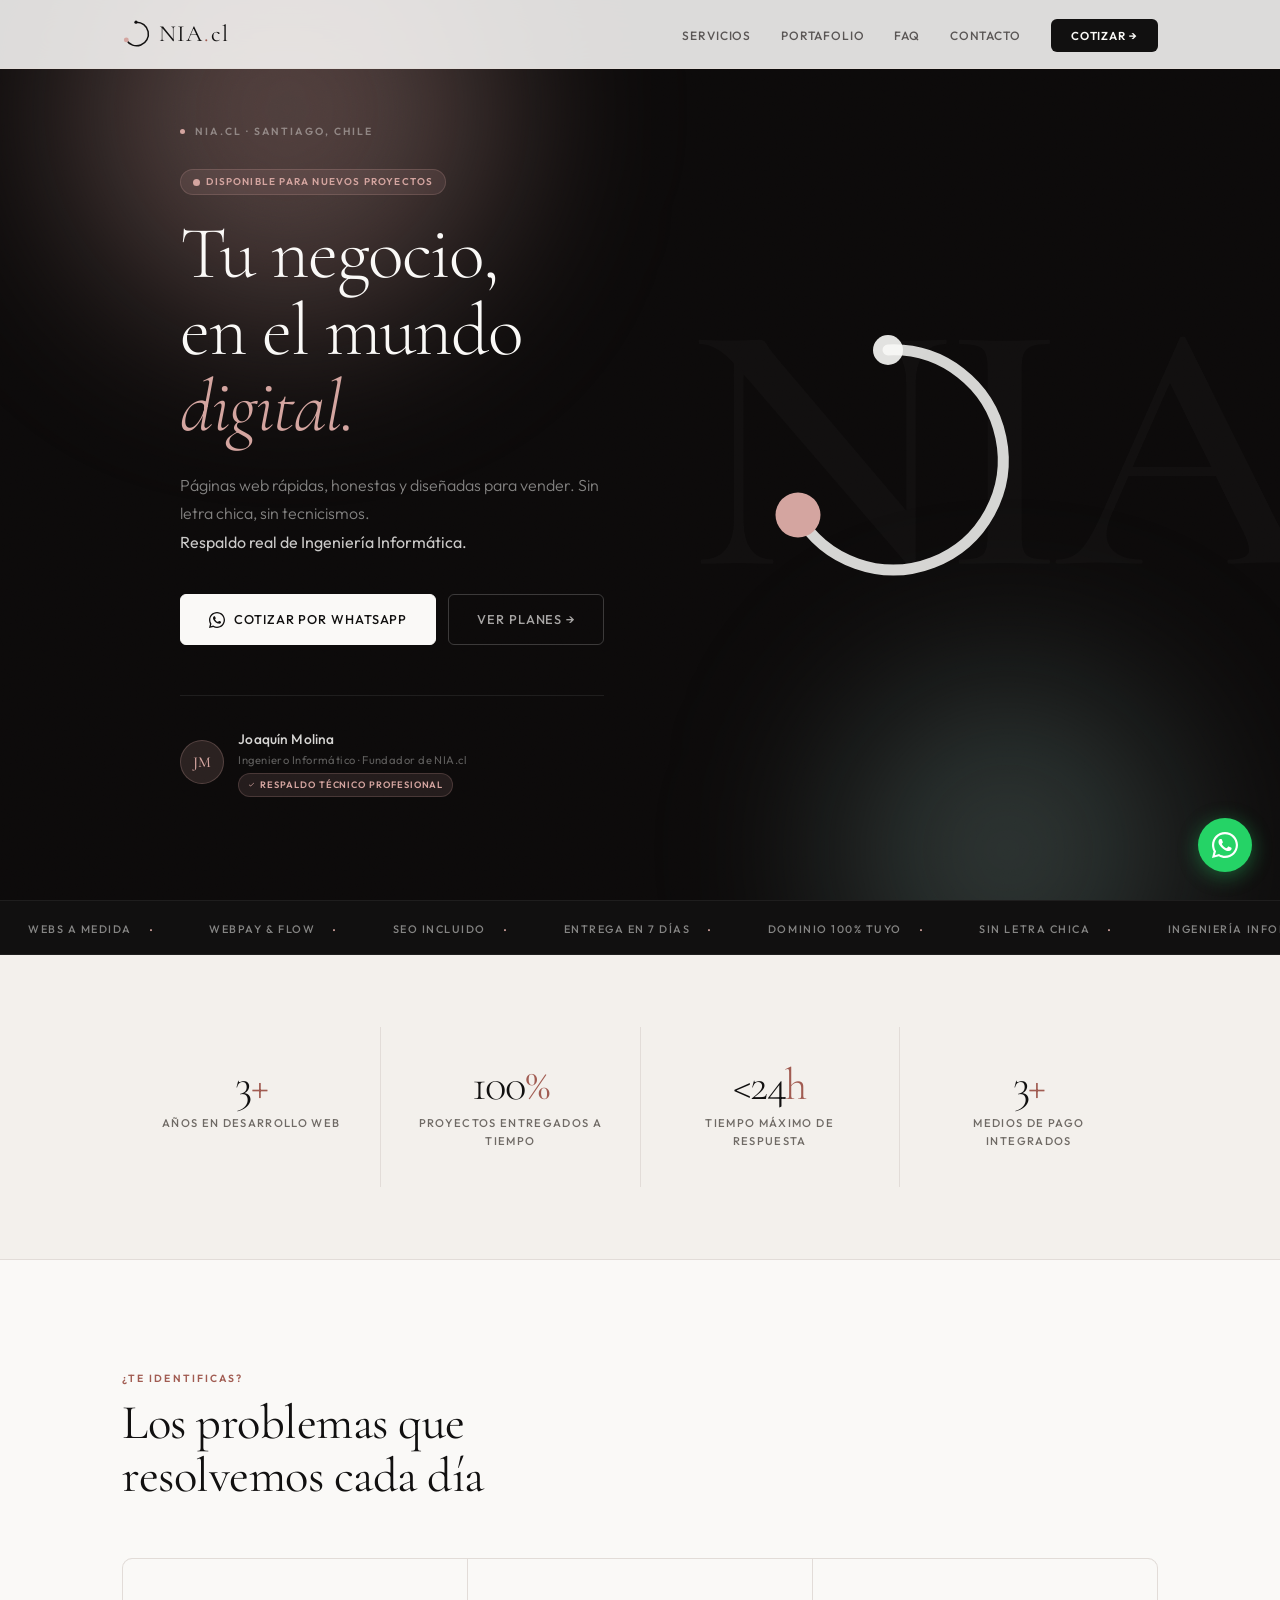
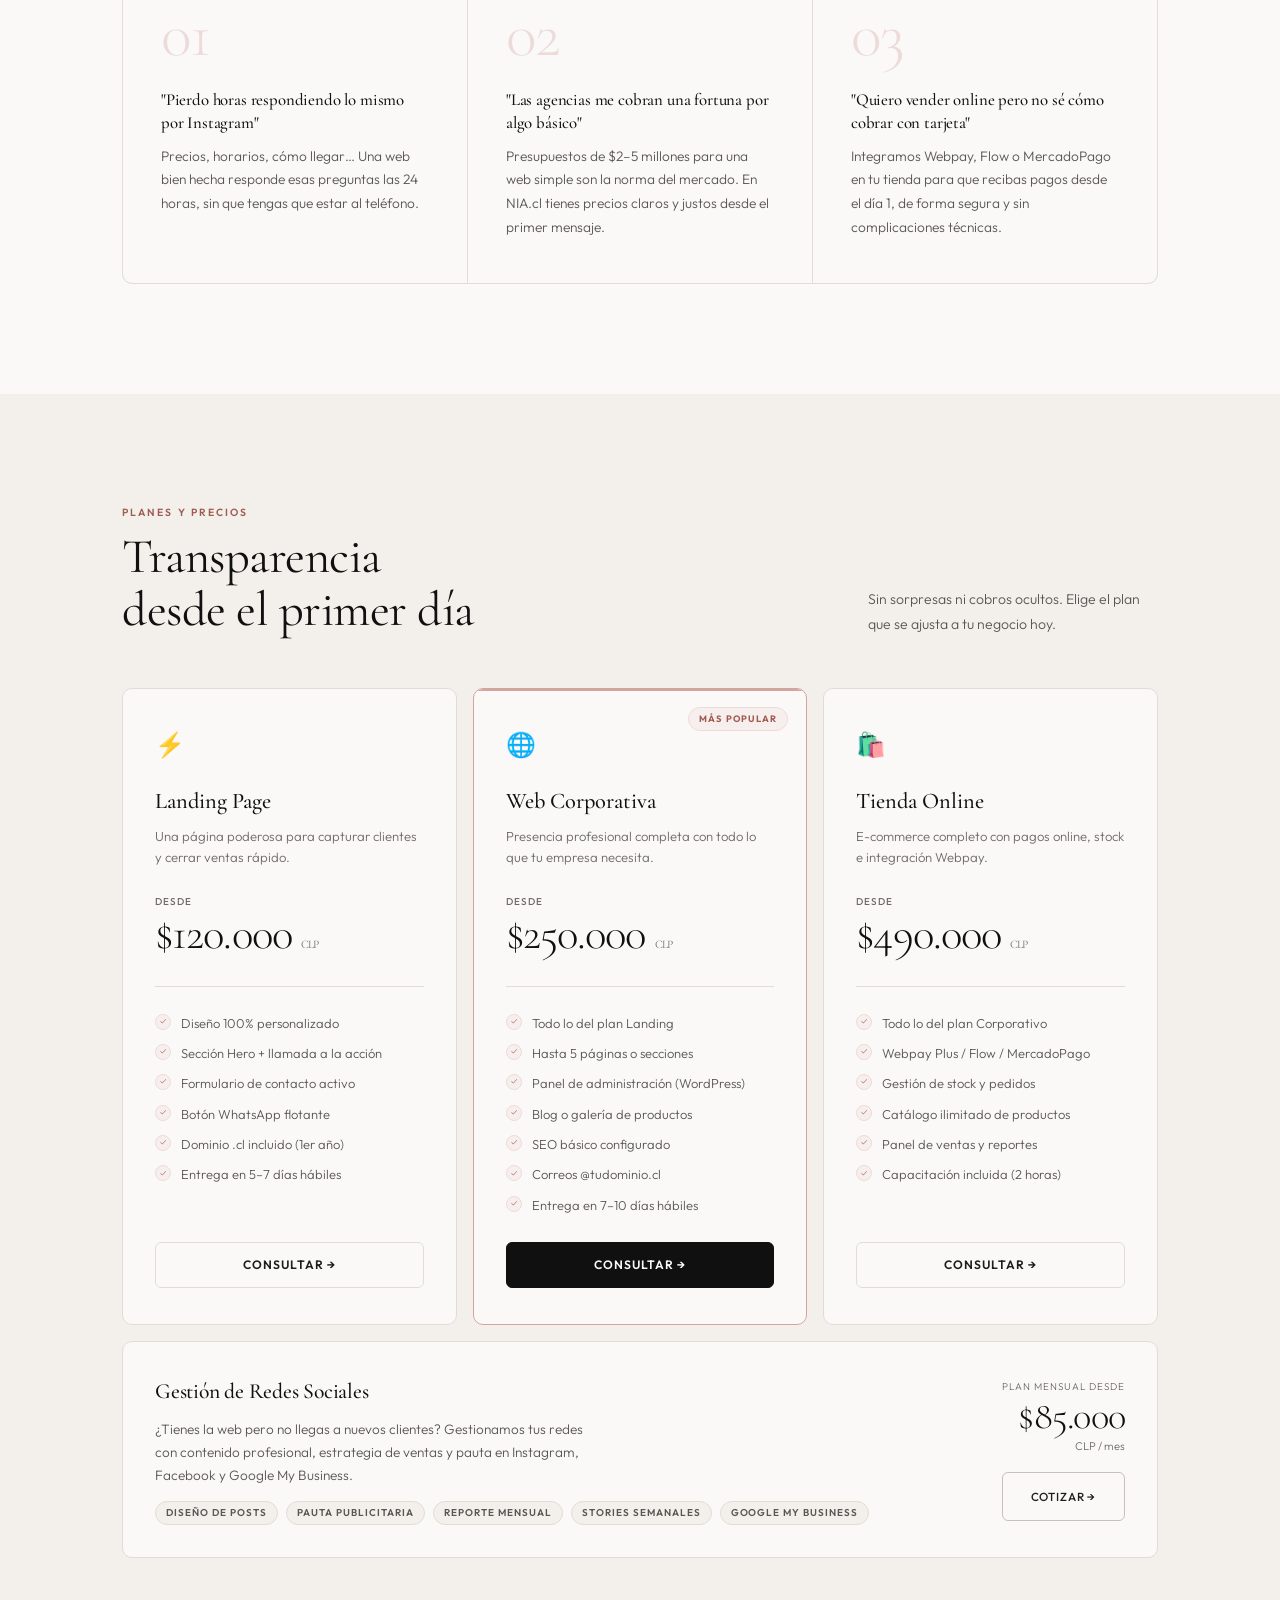
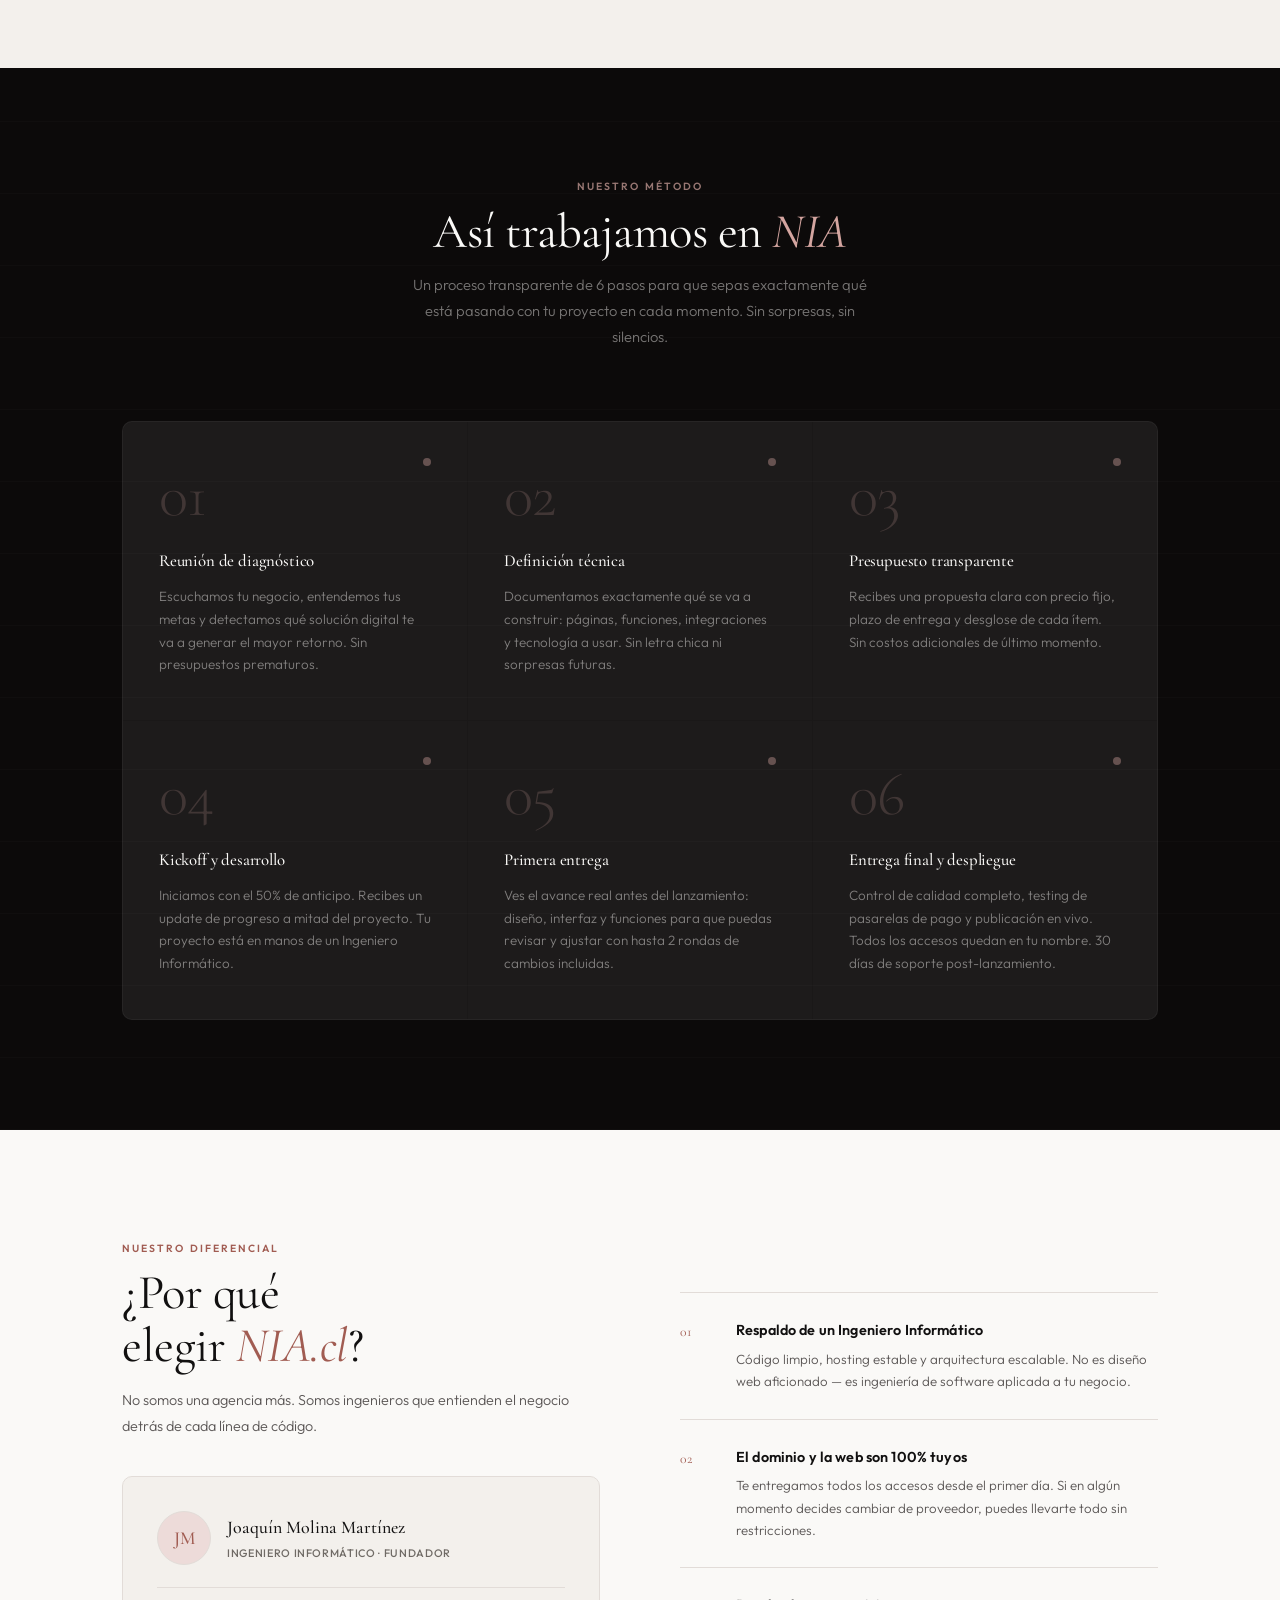
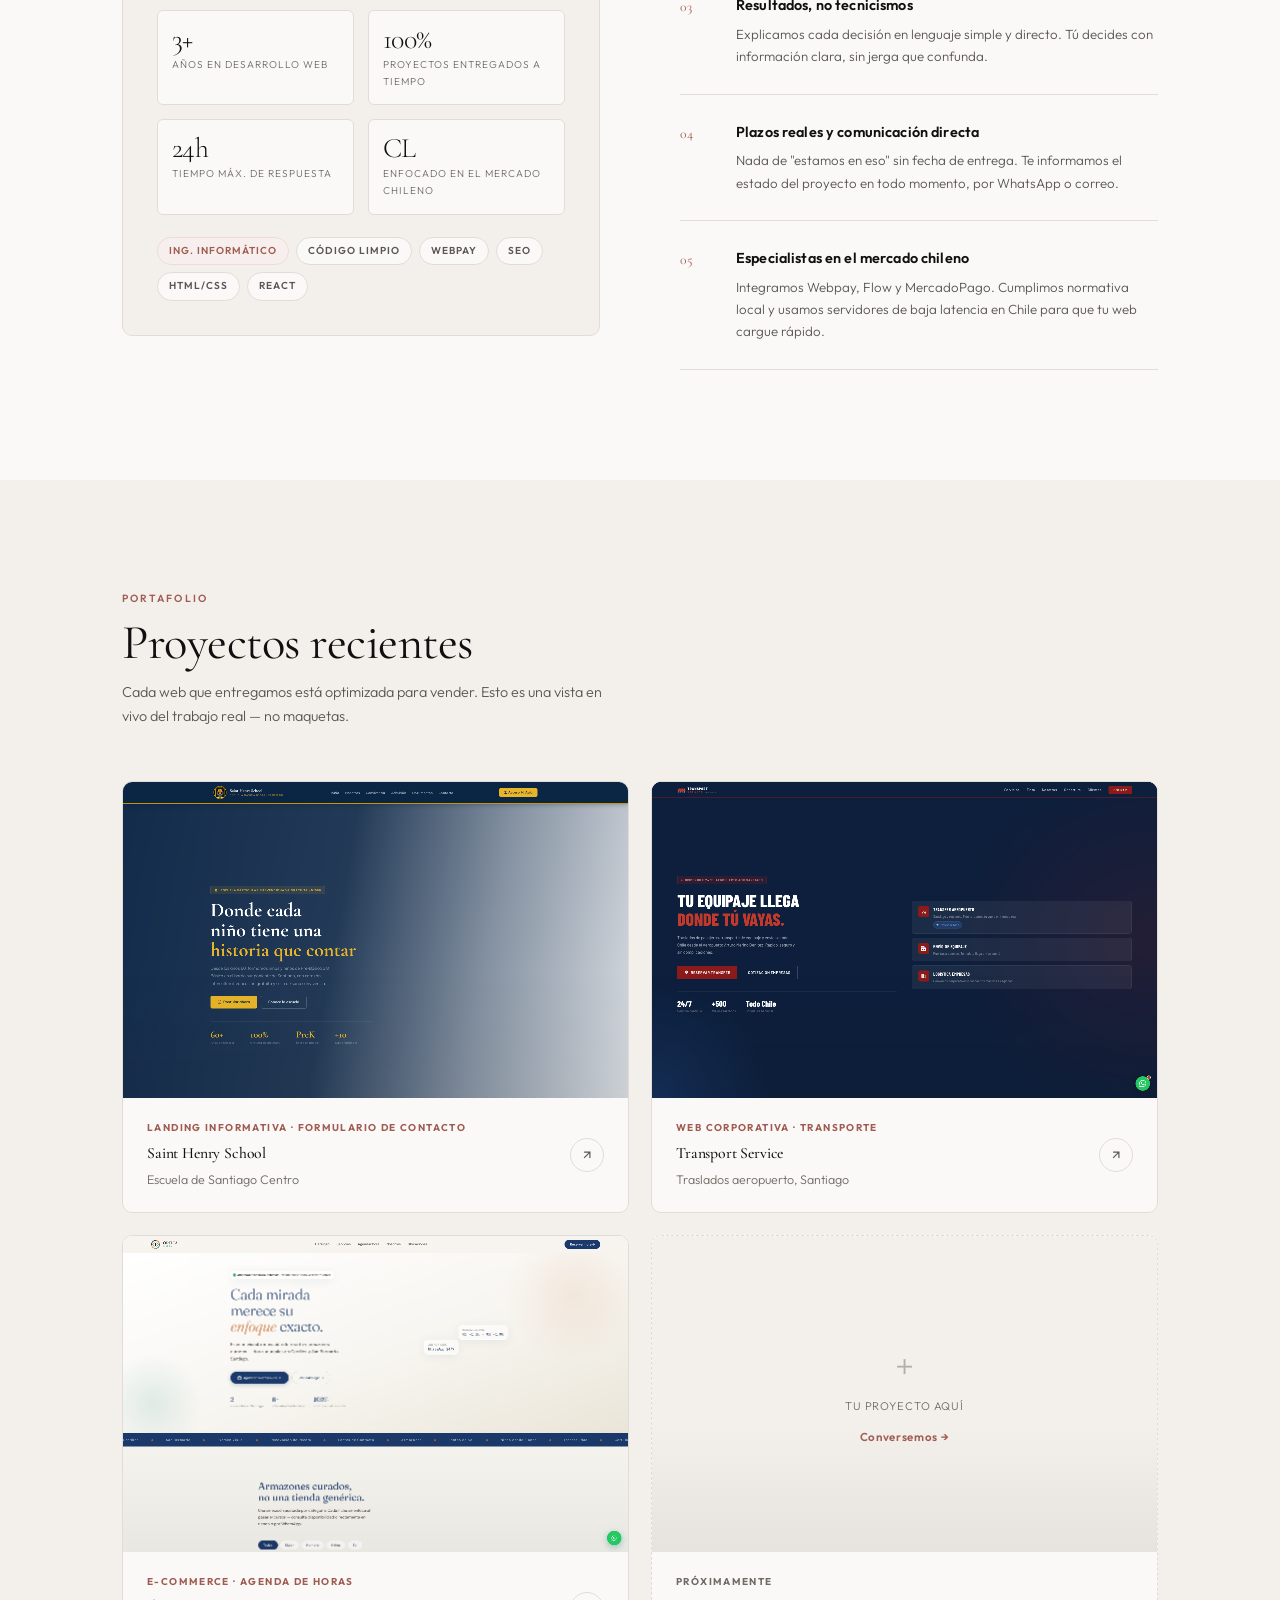
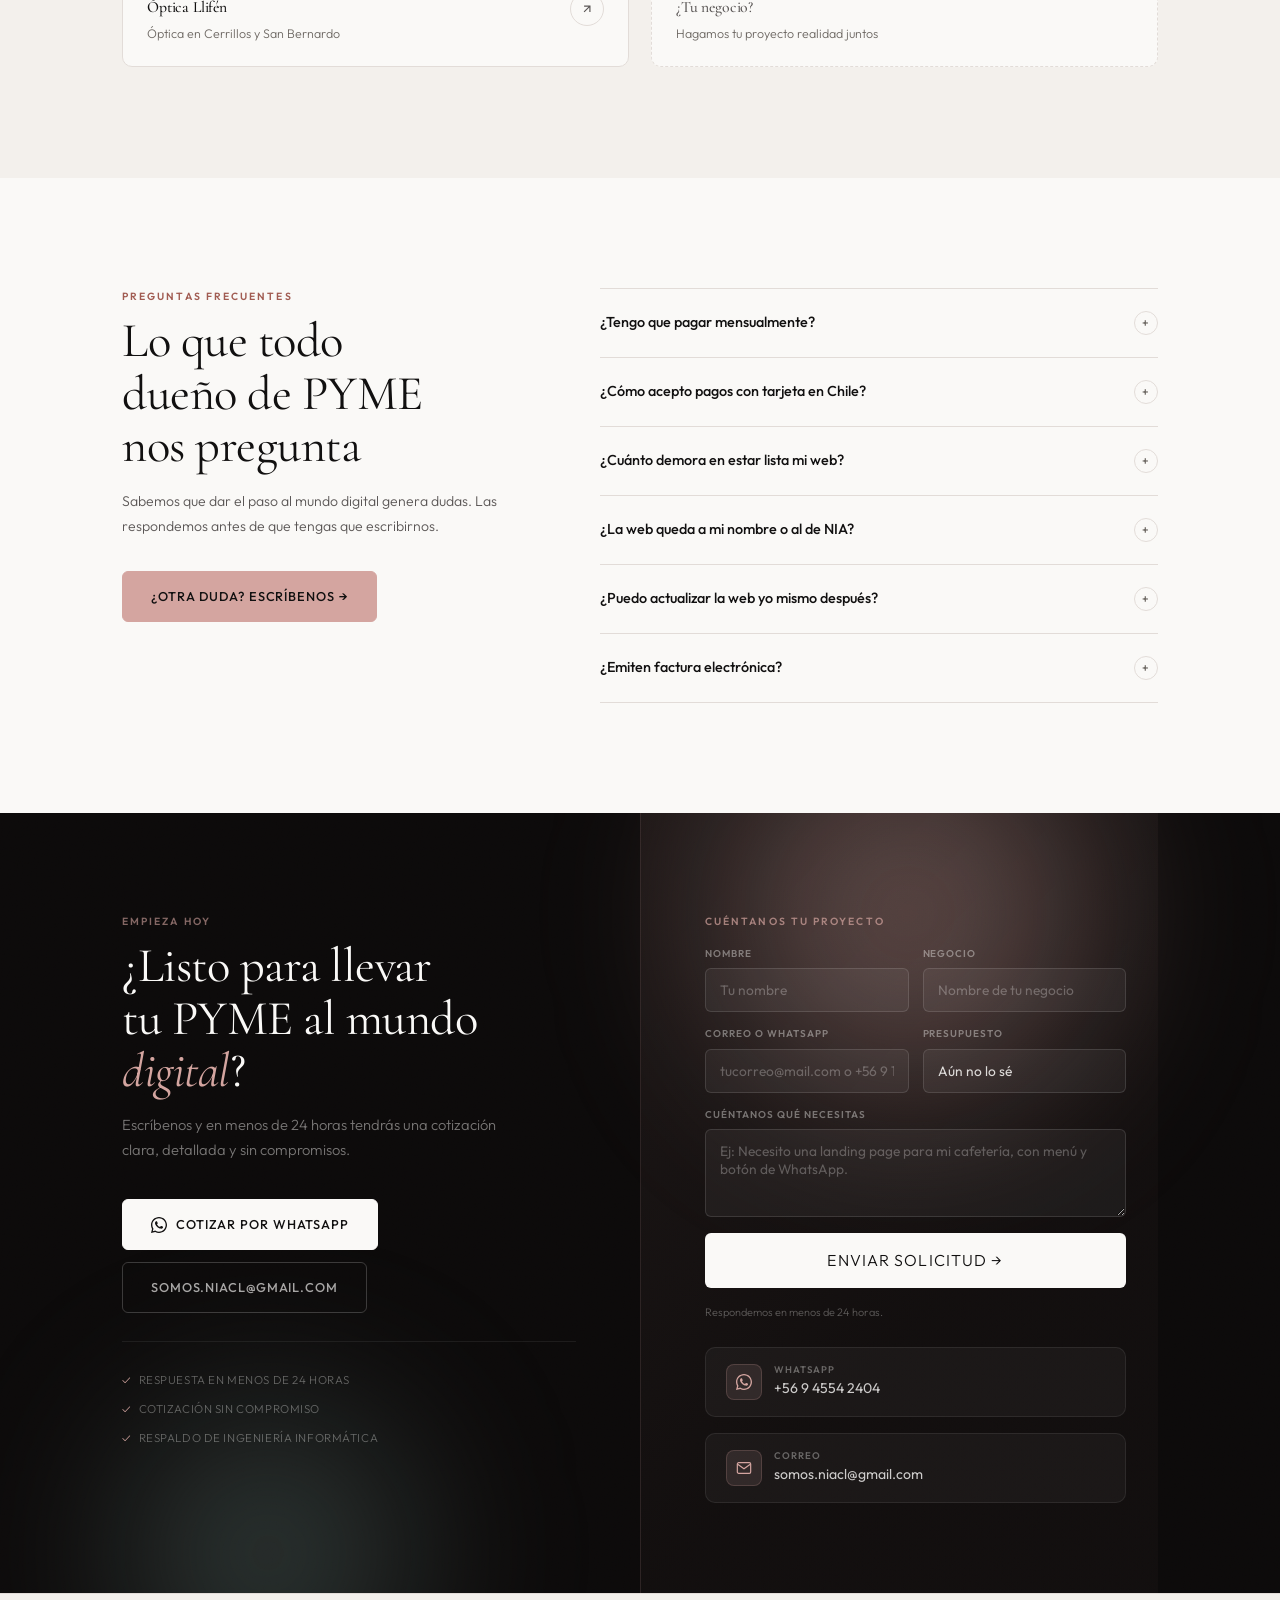
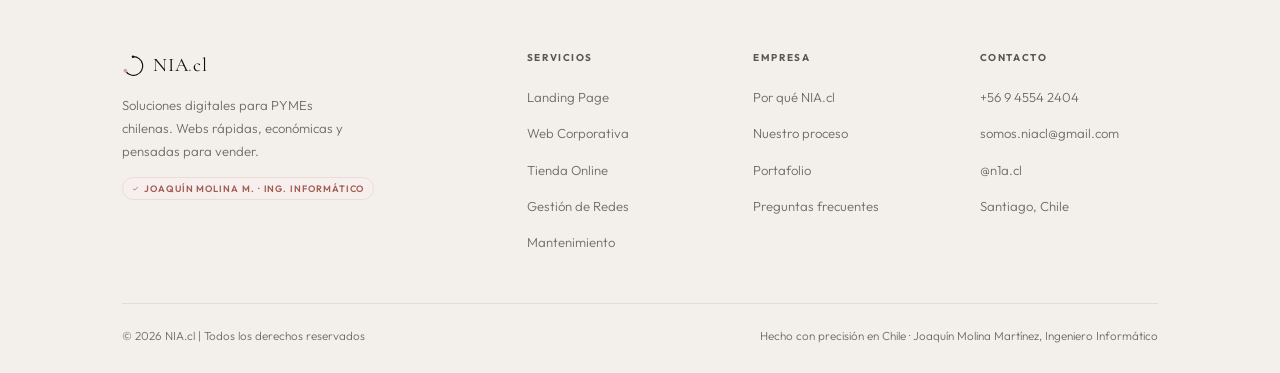
==== commit 8e60006e: "se agrega seo de google" ====
--- a/index.html
+++ b/index.html
@@ -2,7 +2,7 @@
 <html lang="es">
 <head>
 <meta charset="UTF-8"/>
-<meta name="viewport" content="width=device-width, initial-scale=1.0"/>
+<meta name="google-site-verification" content="8qU3ThRfQhdePx35-LyokdQb6pEmnWCoQ3weq5Y0xxc" />
 <title>NIA.cl | Soluciones Digitales para PYMEs Chilenas</title>
 <meta name="description" content="Webs rápidas, honestas y diseñadas para vender. Respaldo de Ingeniería Informática real. Santiago, Chile."/>
 <meta property="og:title" content="NIA.cl — Tu presencia digital, en 7 días."/>
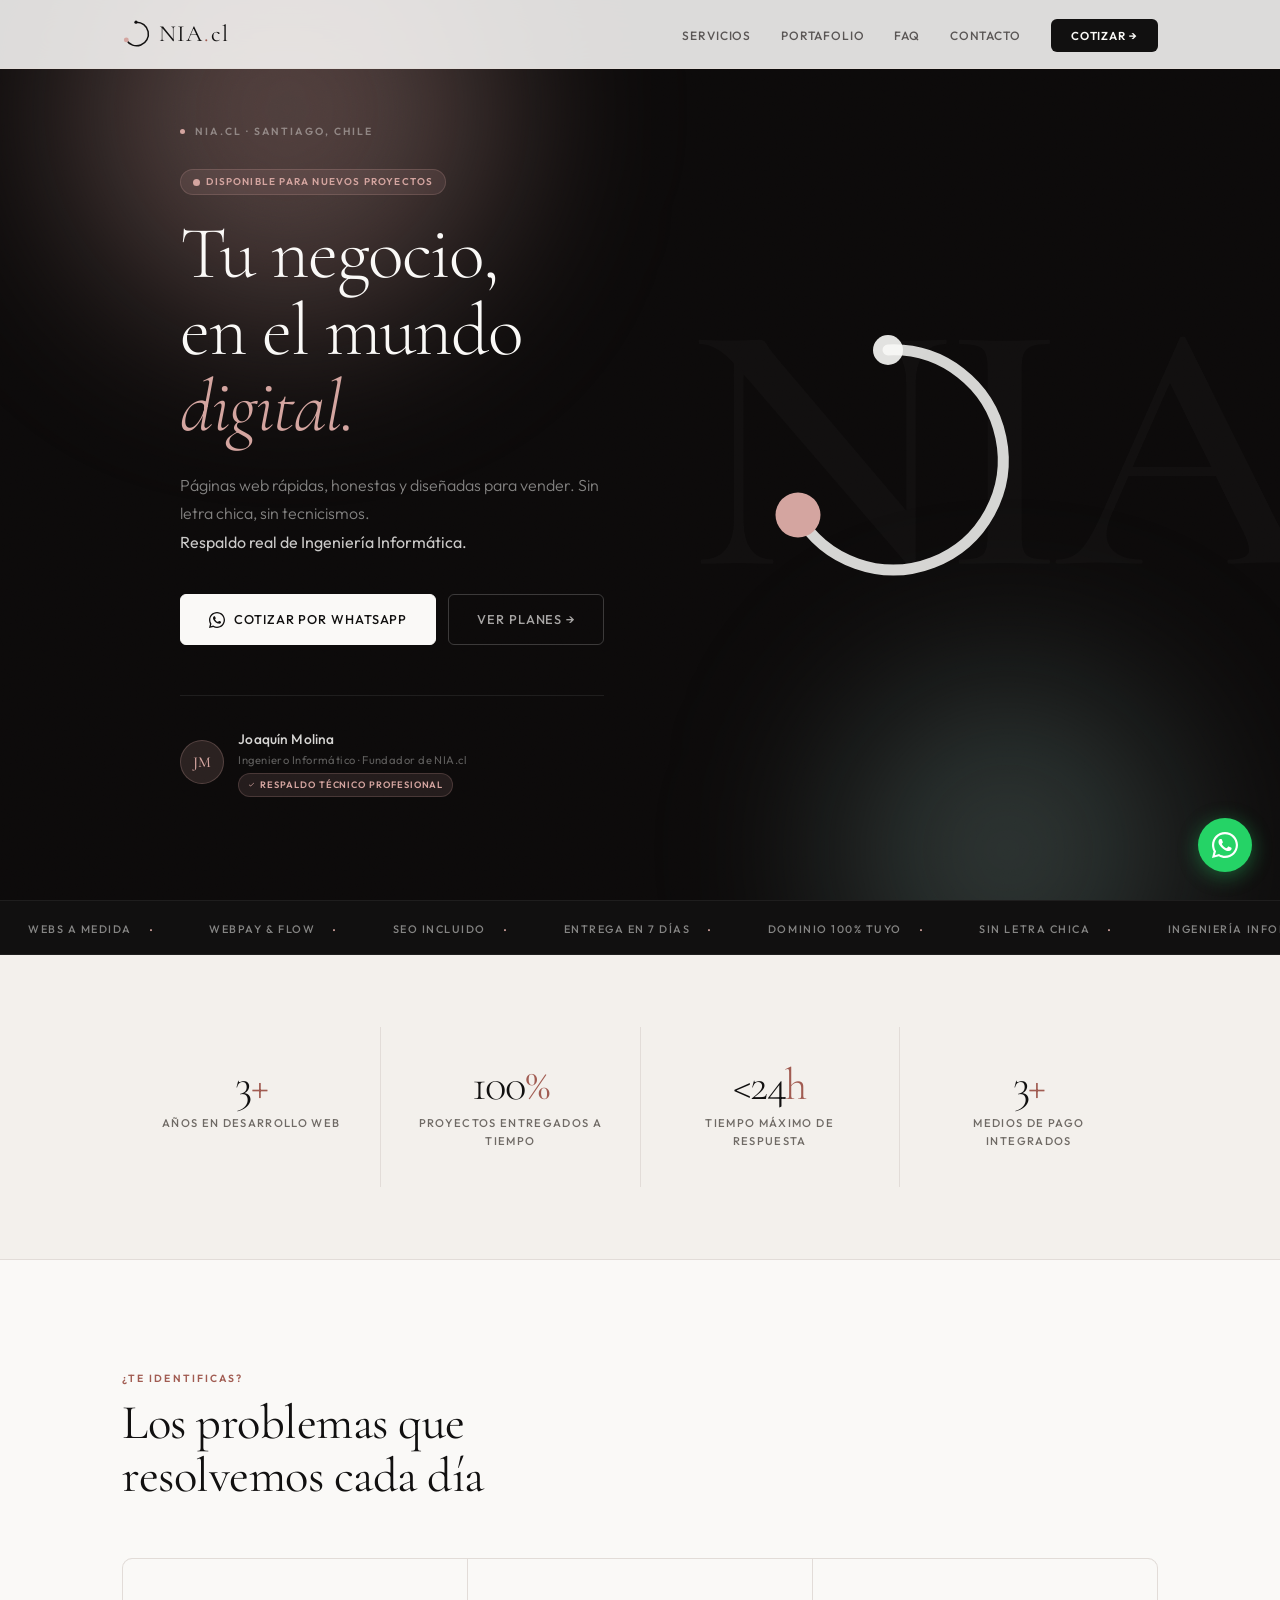
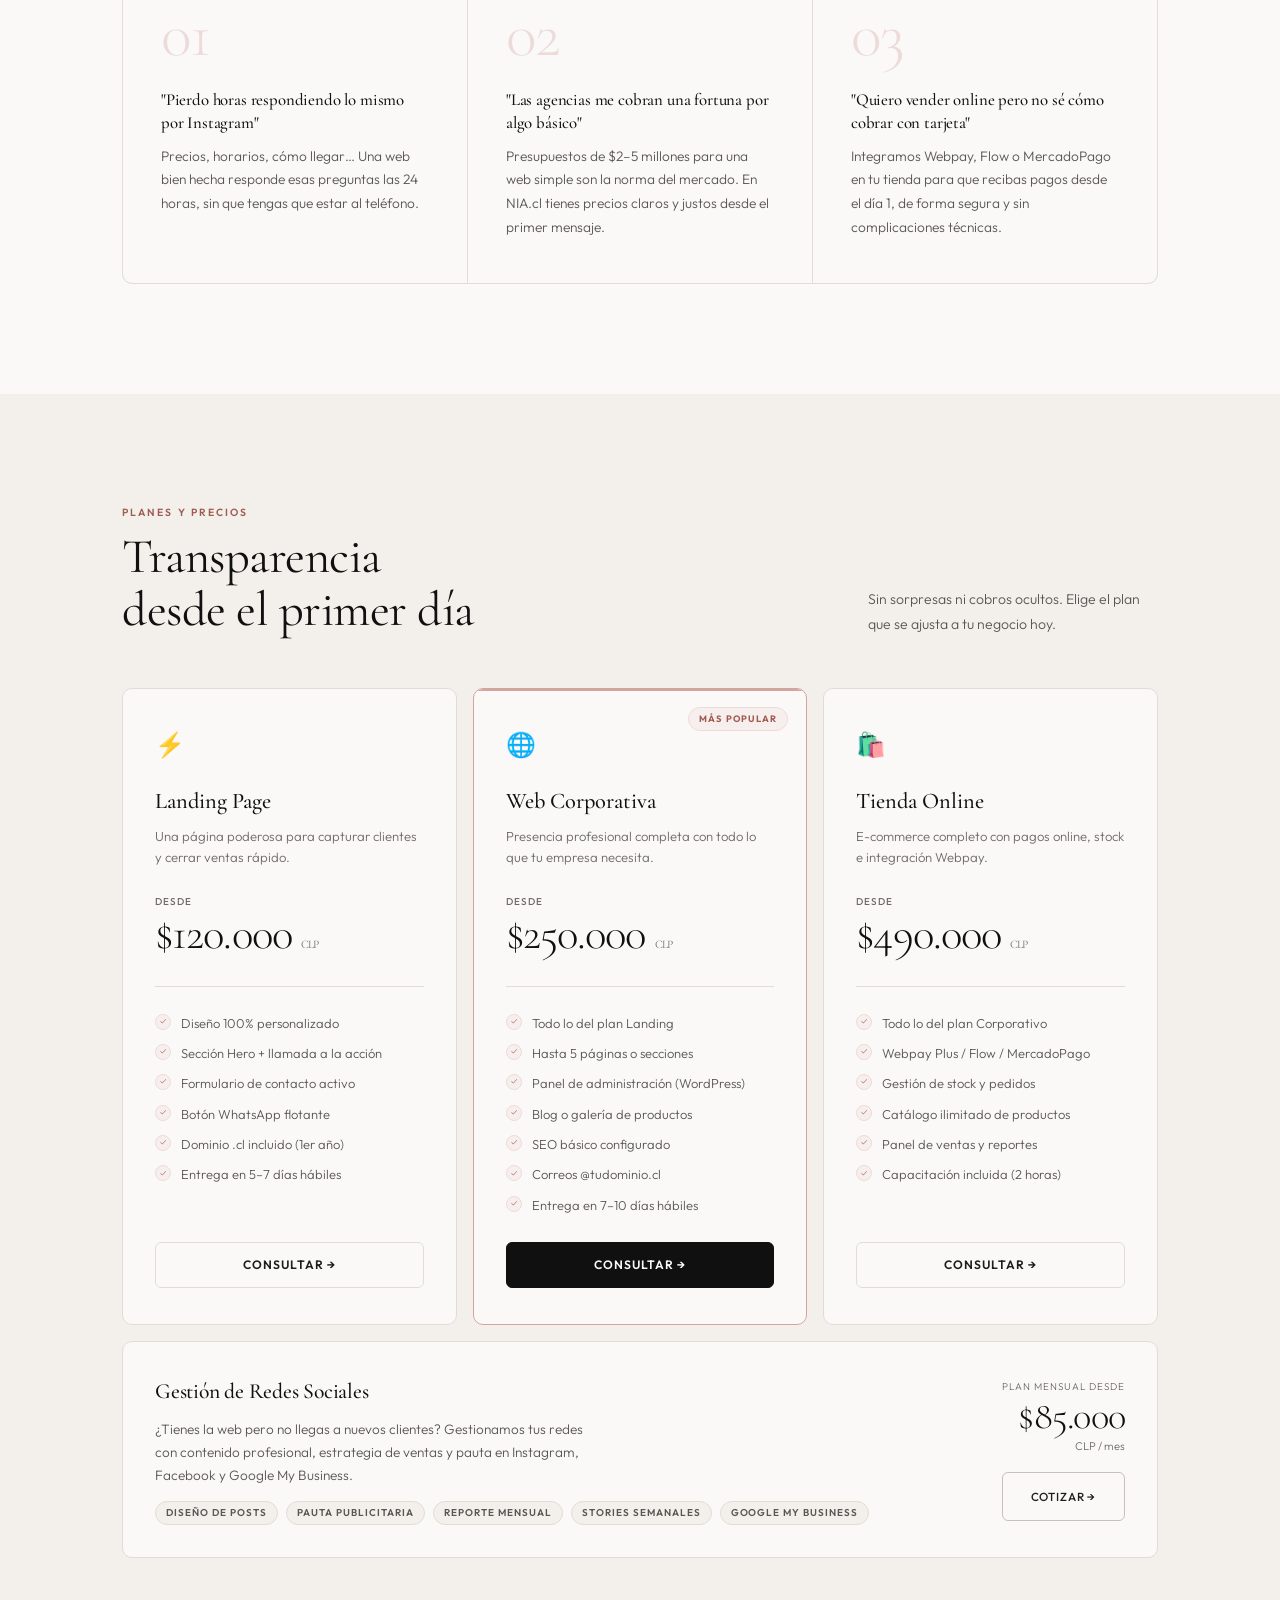
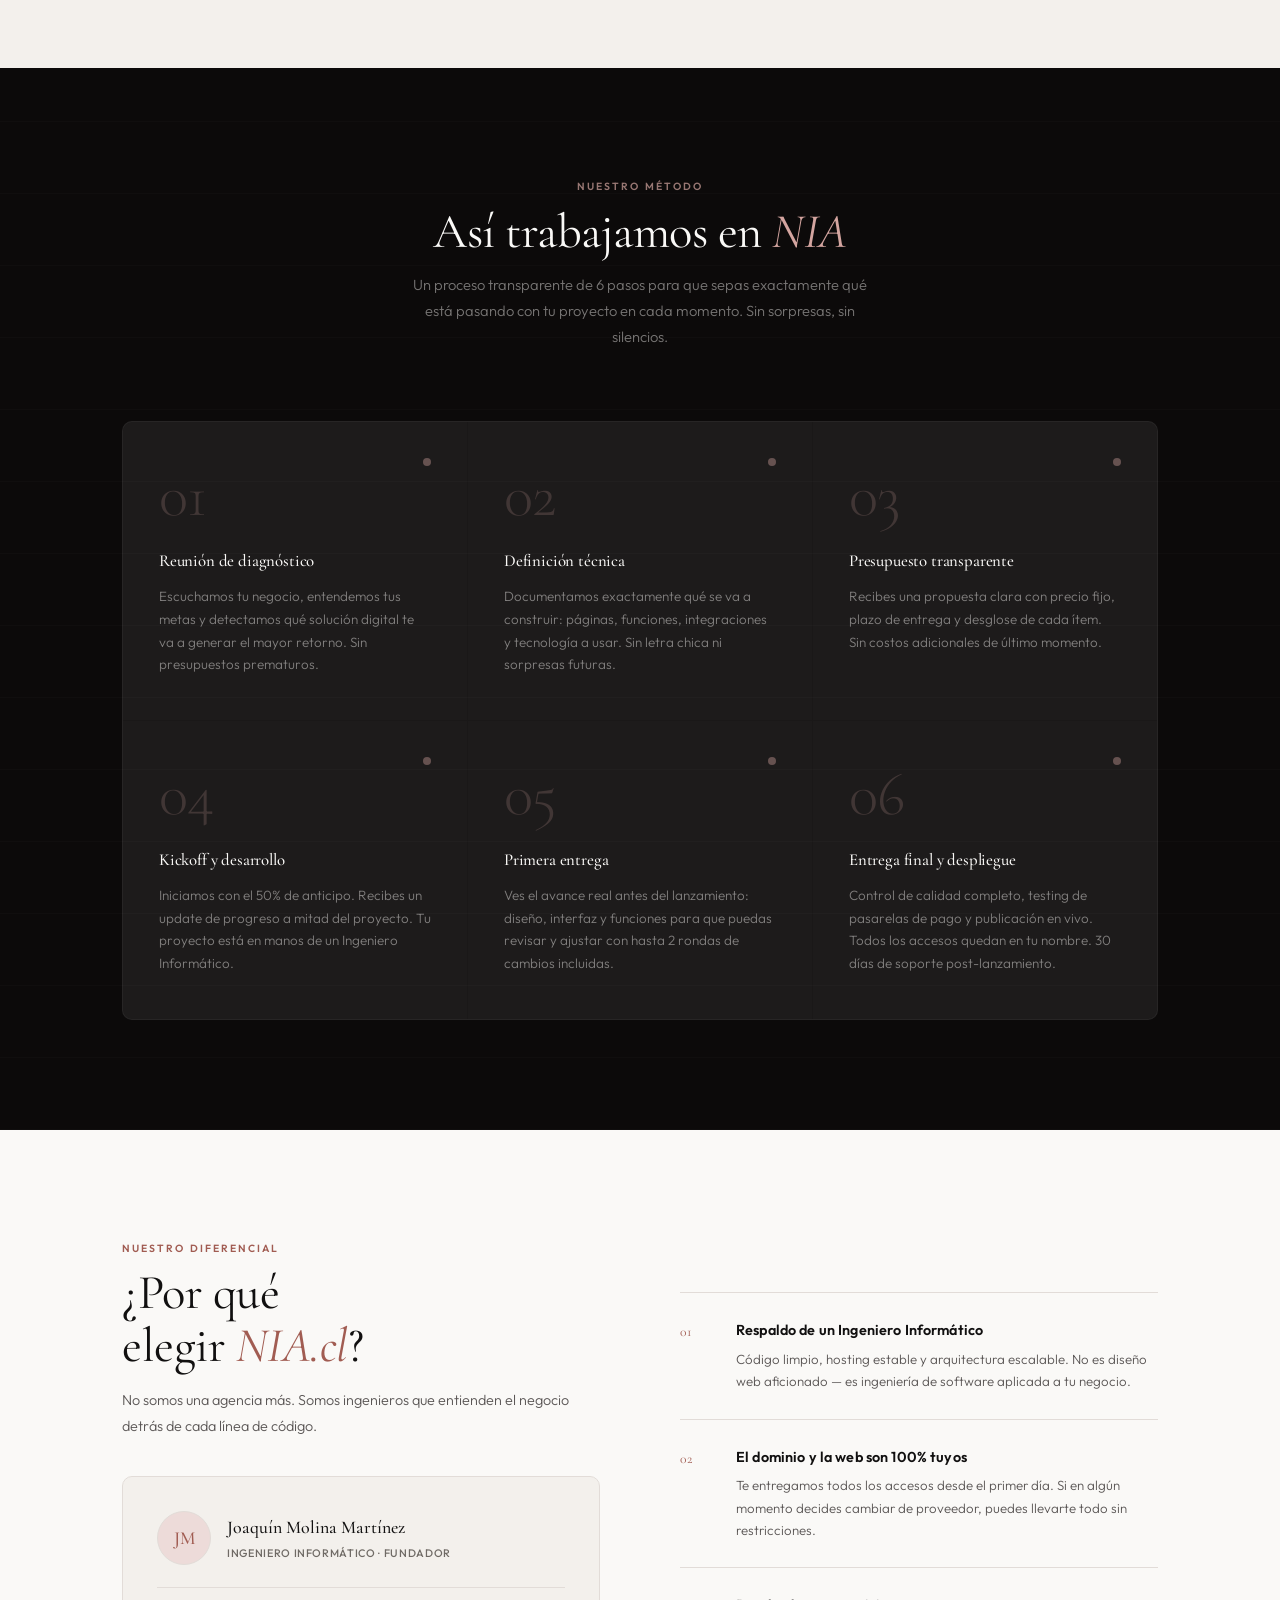
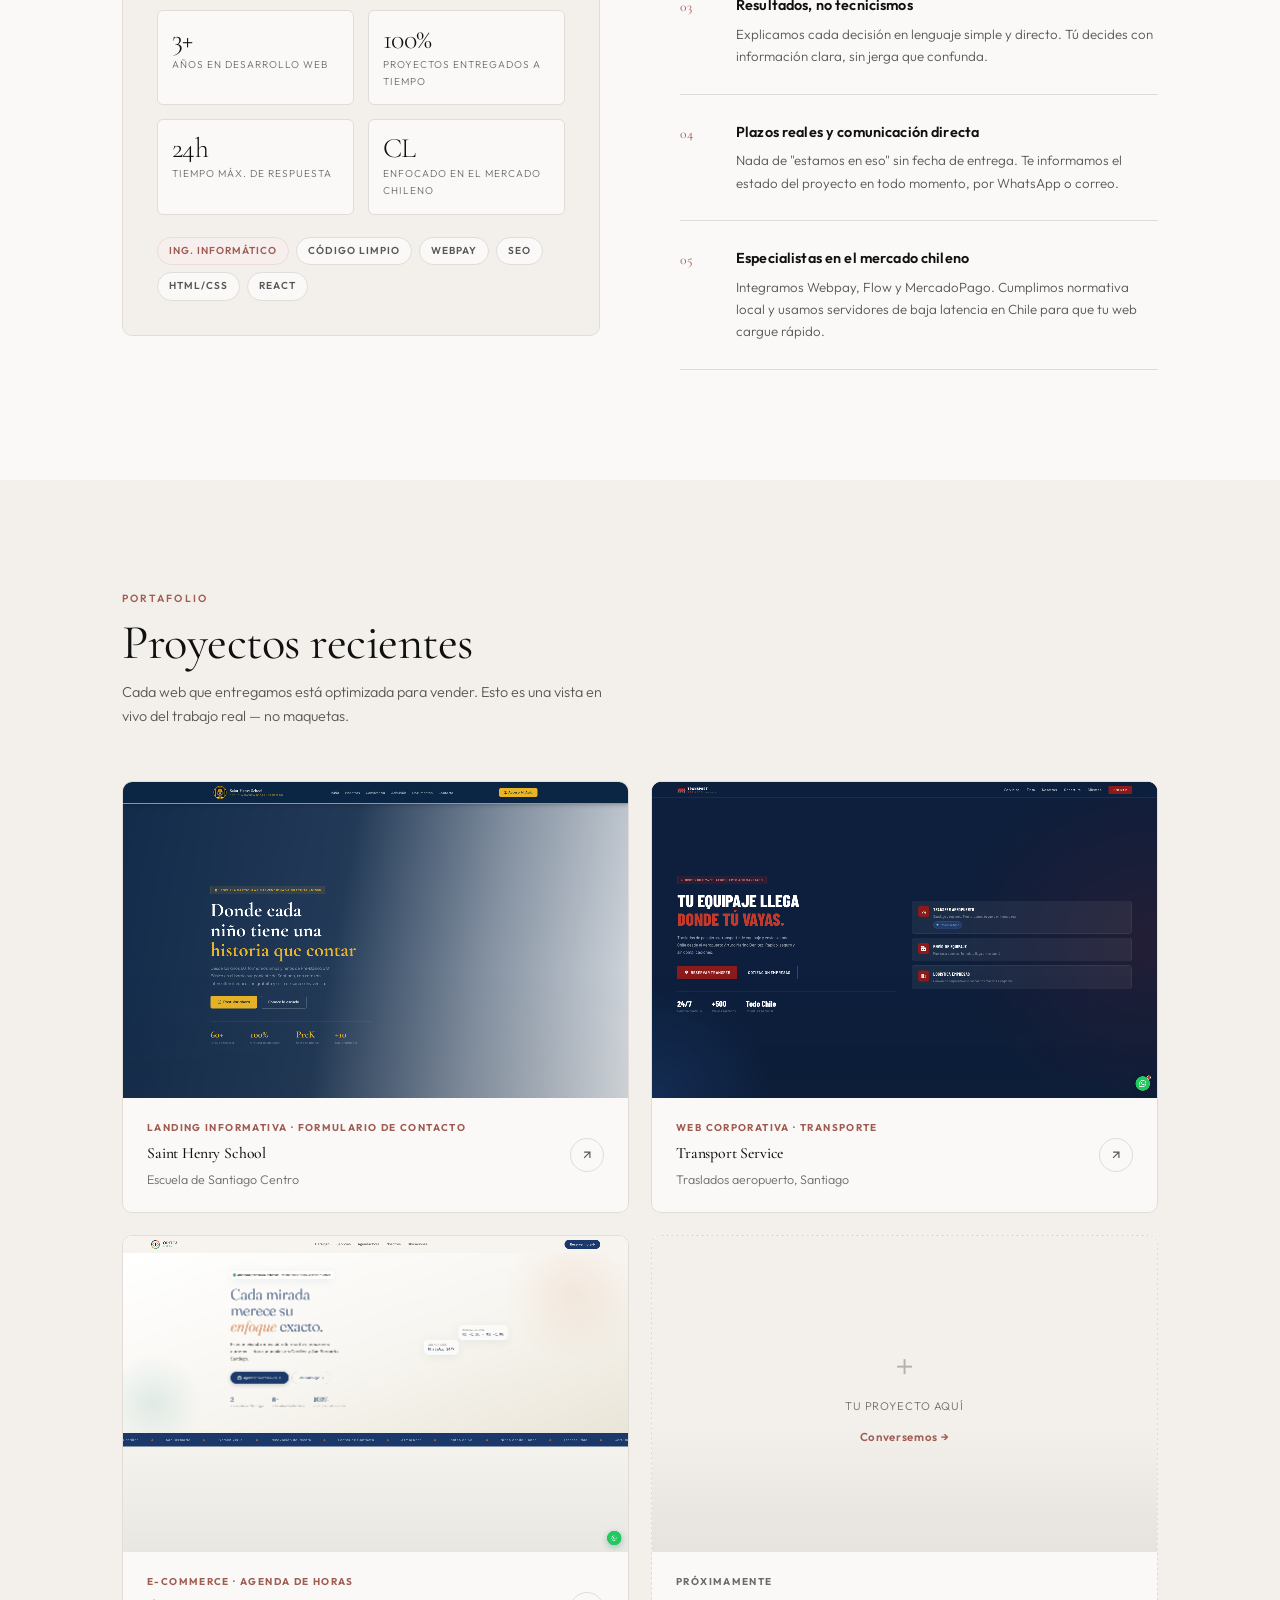
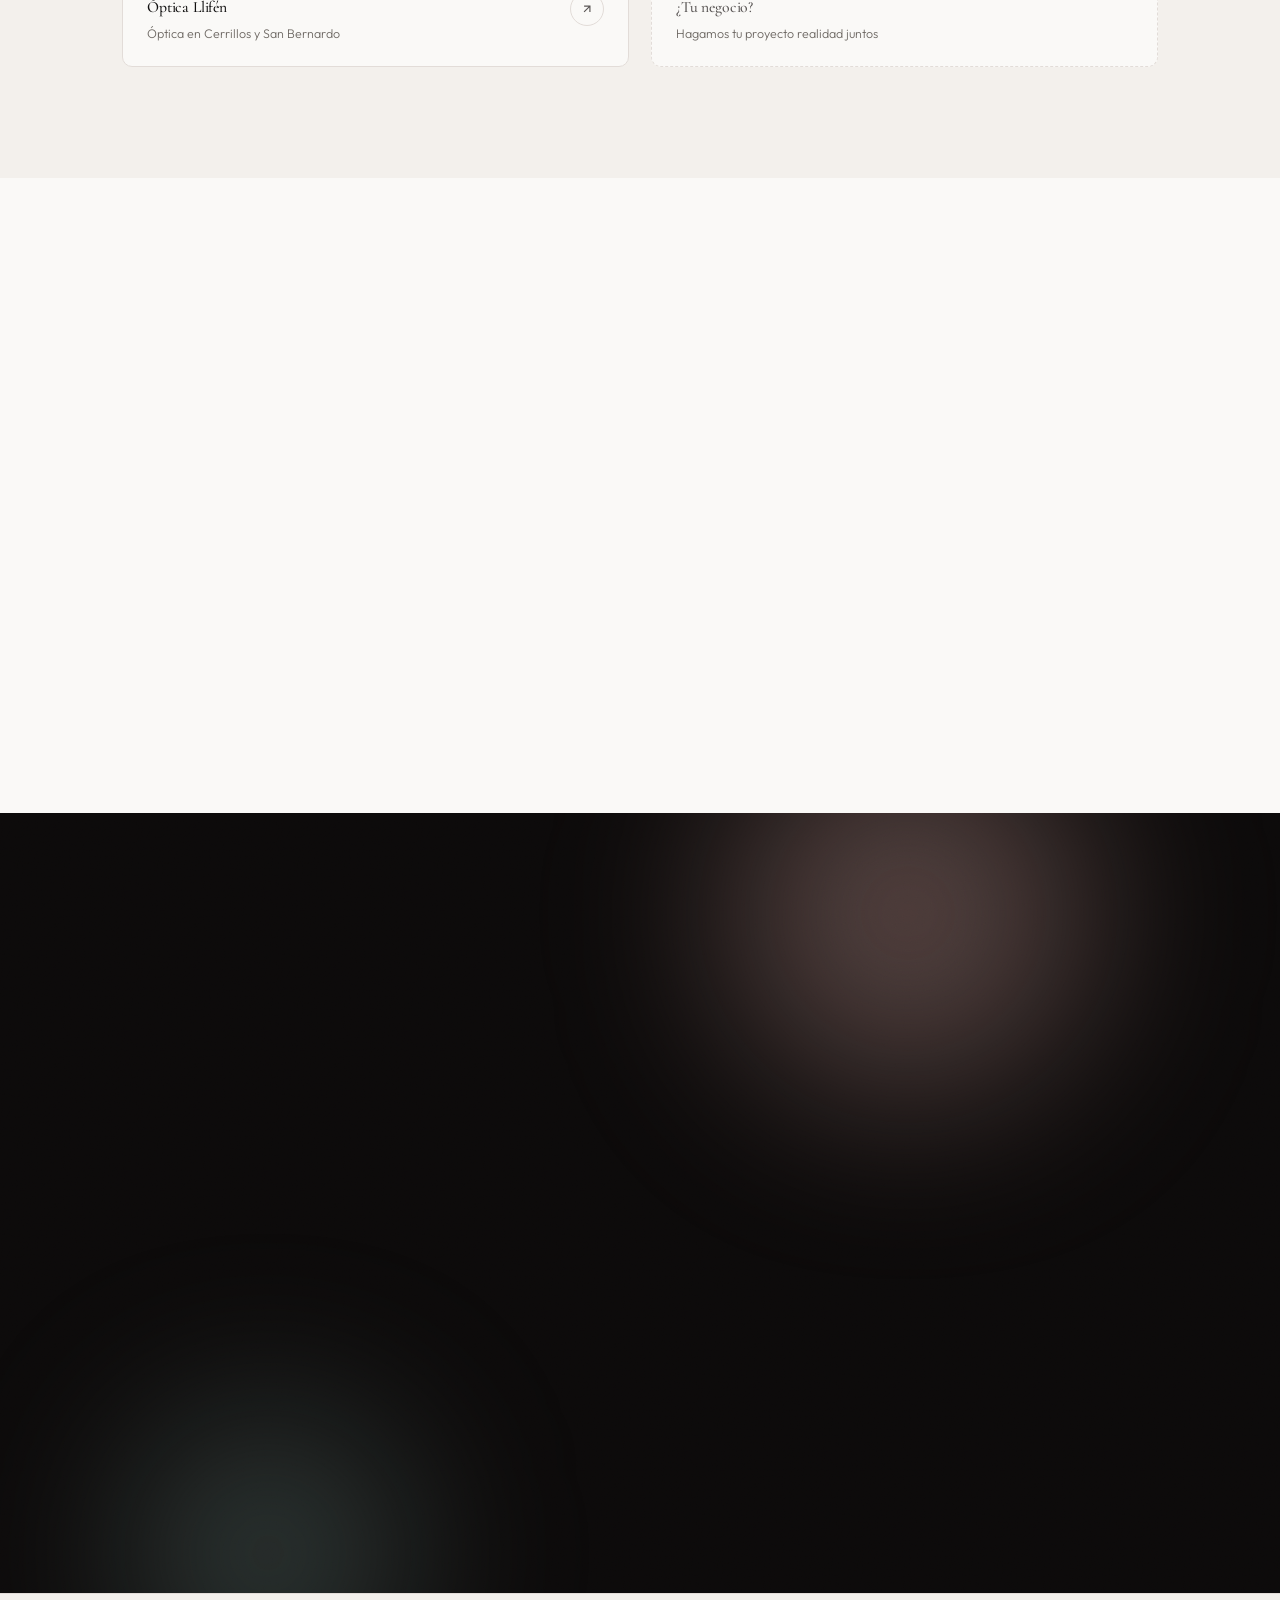
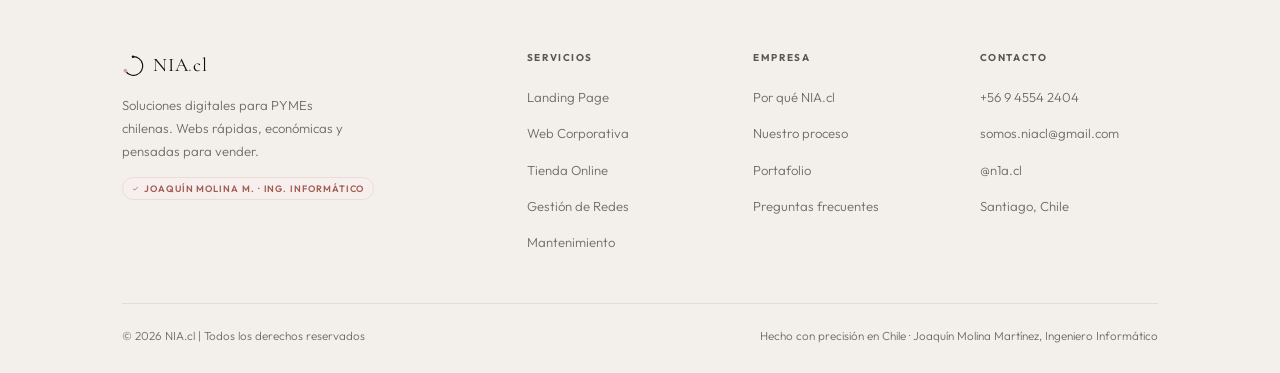
==== commit a08f5a02: "se actualiza a responsive" ====
--- a/index.html
+++ b/index.html
@@ -2,6 +2,7 @@
 <html lang="es">
 <head>
 <meta charset="UTF-8"/>
+<meta name="viewport" content="width=device-width, initial-scale=1.0"/>
 <meta name="google-site-verification" content="8qU3ThRfQhdePx35-LyokdQb6pEmnWCoQ3weq5Y0xxc" />
 <title>NIA.cl | Soluciones Digitales para PYMEs Chilenas</title>
 <meta name="description" content="Webs rápidas, honestas y diseñadas para vender. Respaldo de Ingeniería Informática real. Santiago, Chile."/>
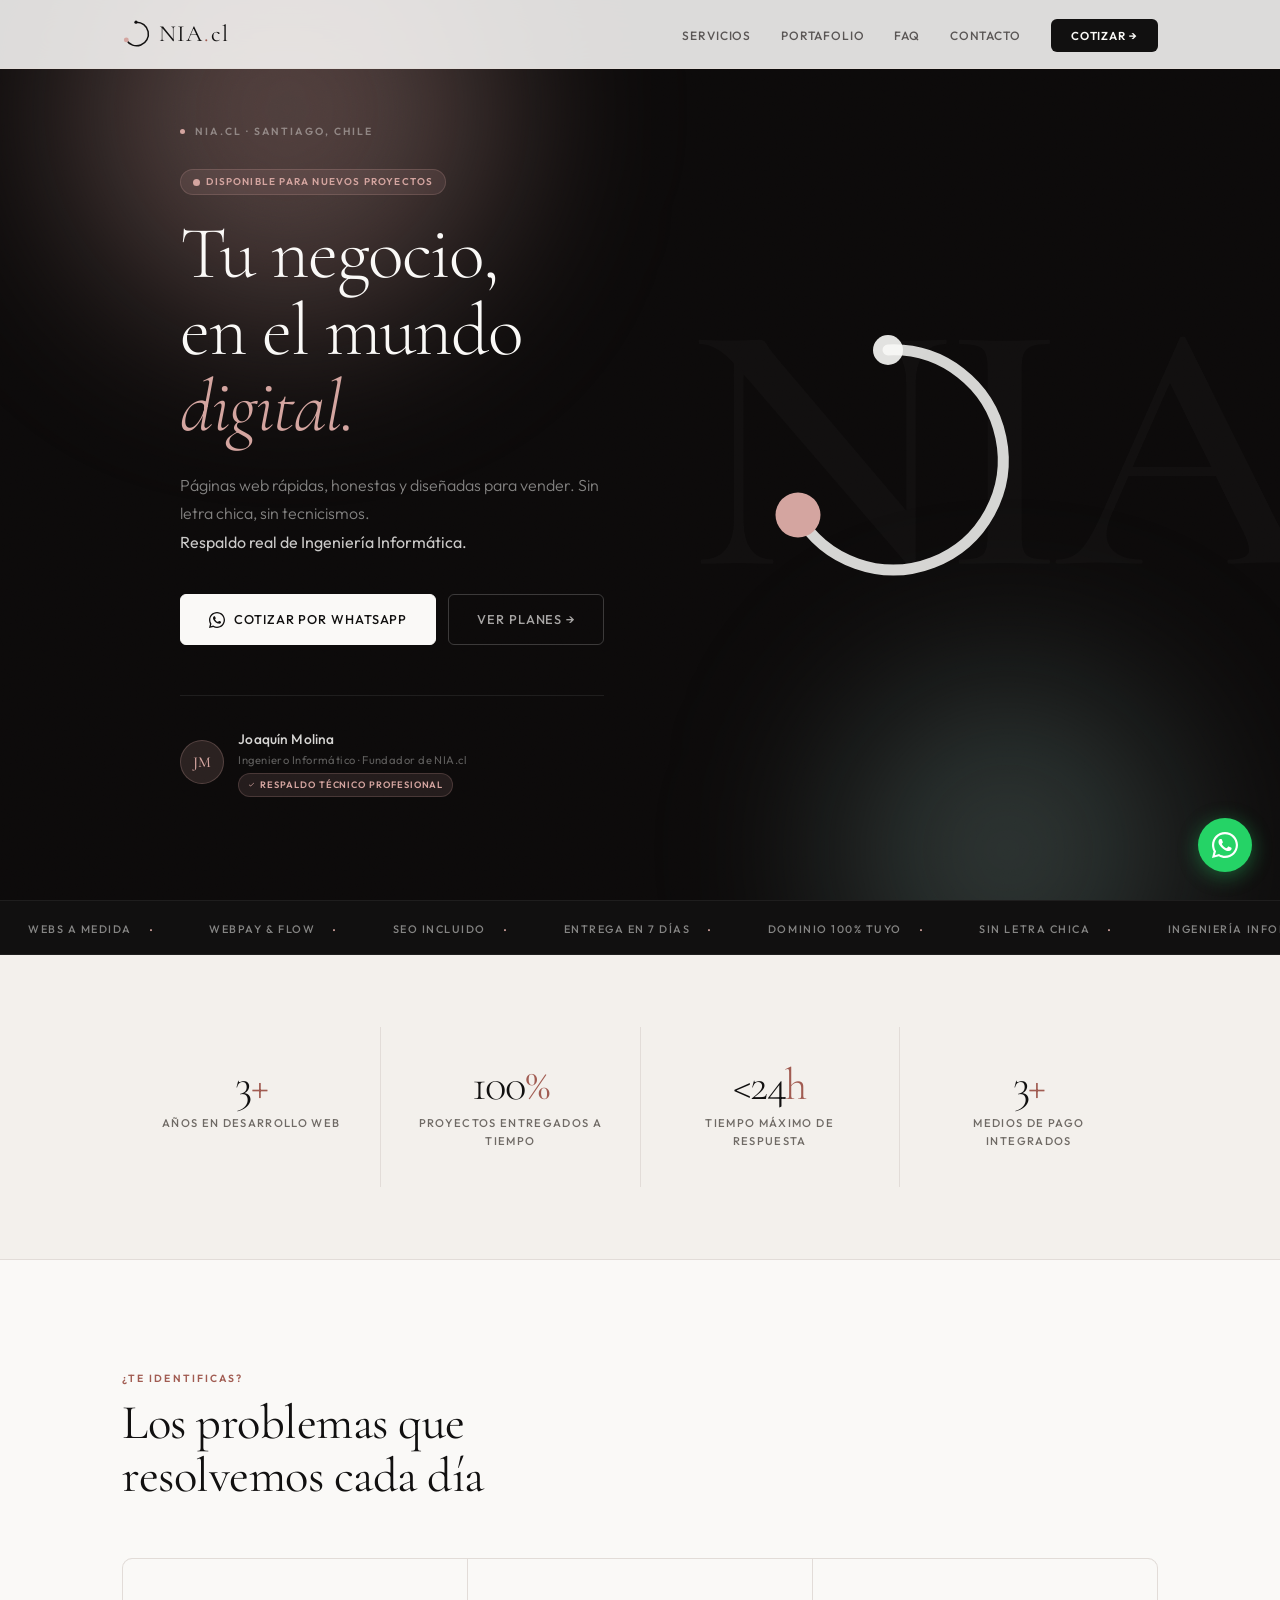
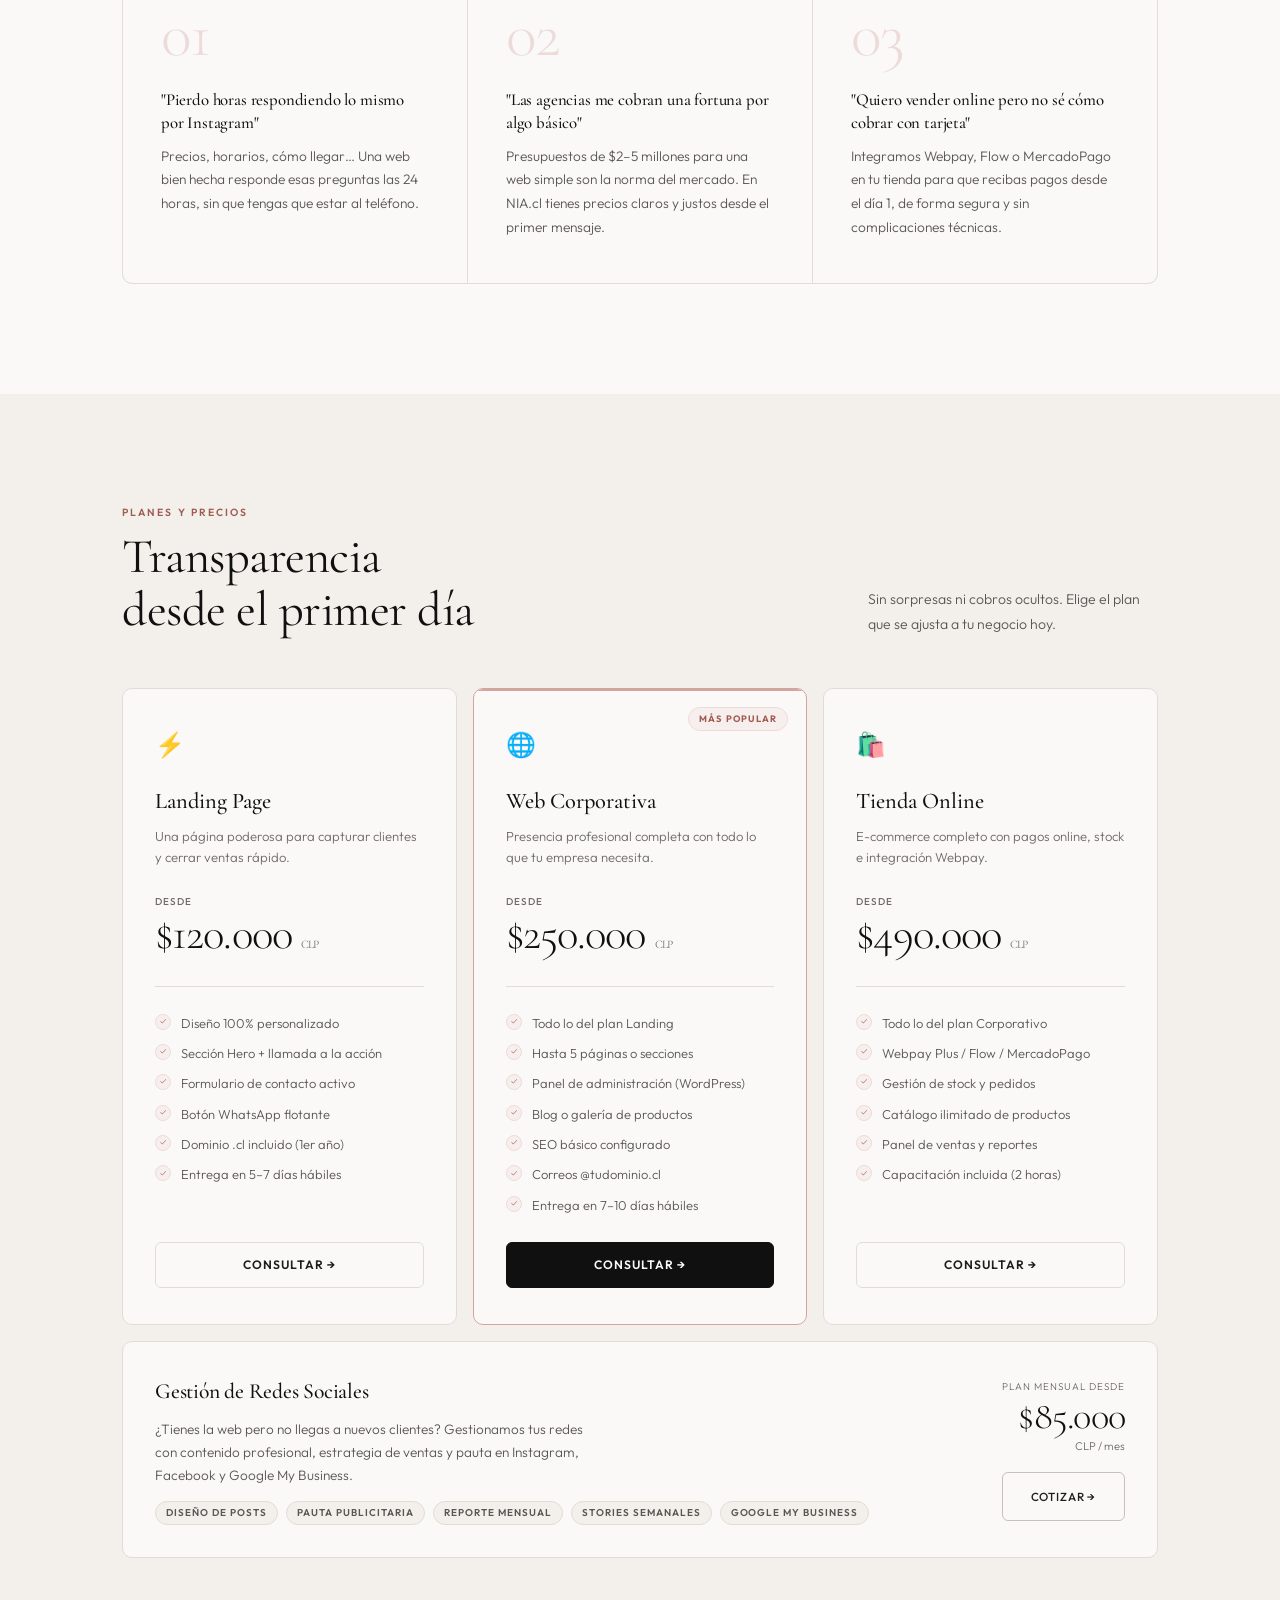
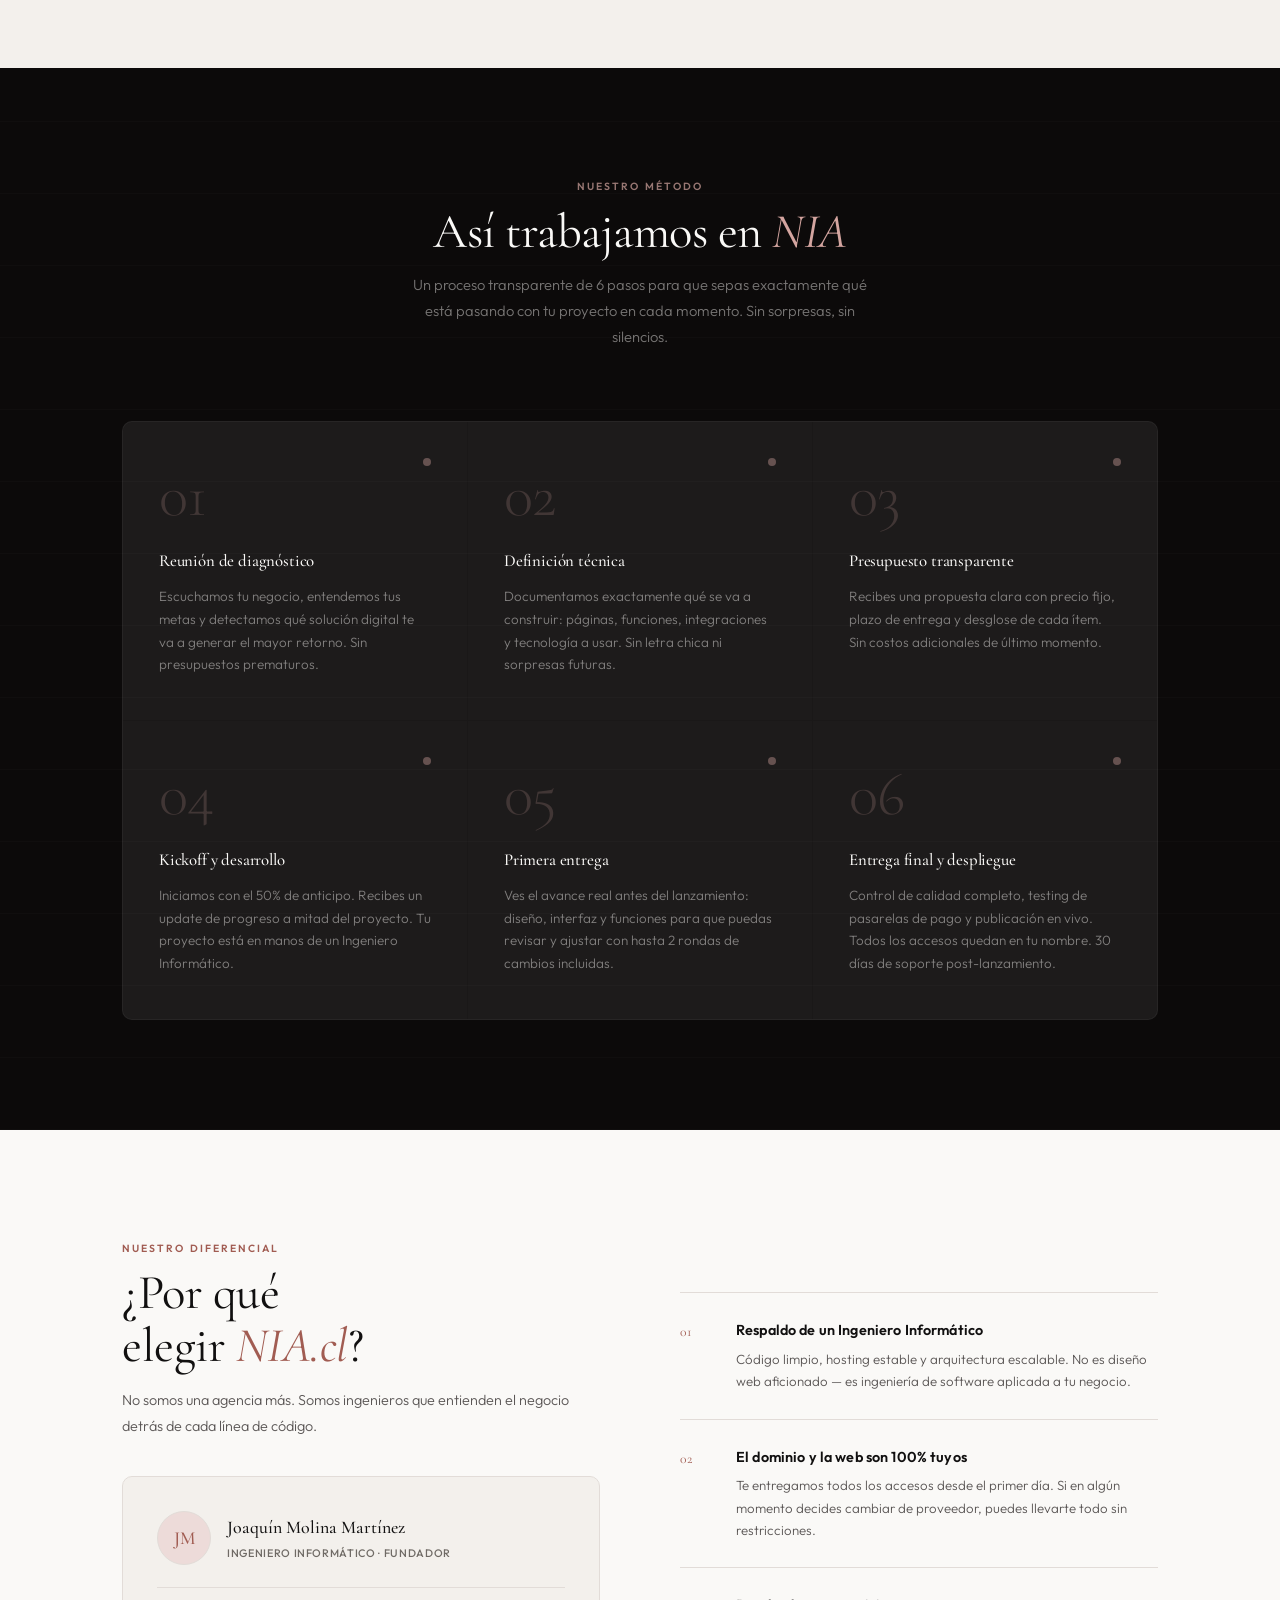
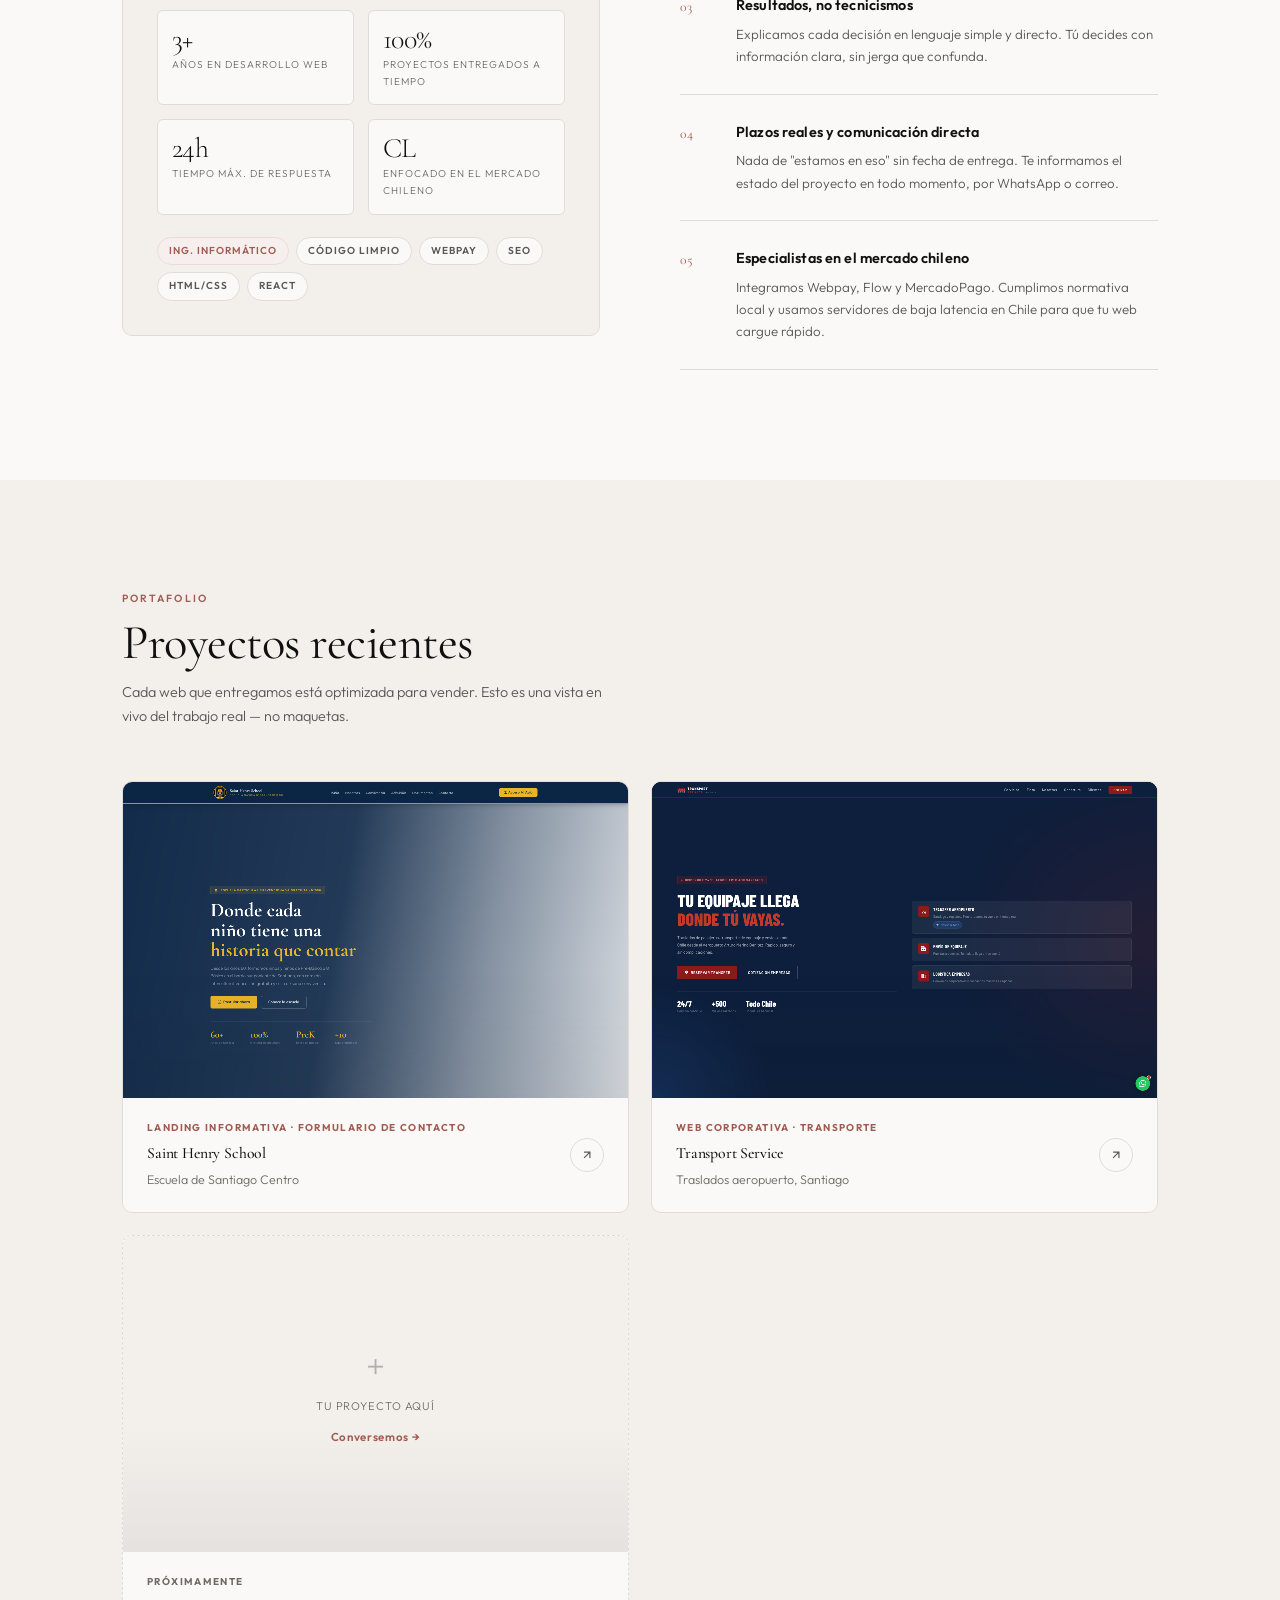
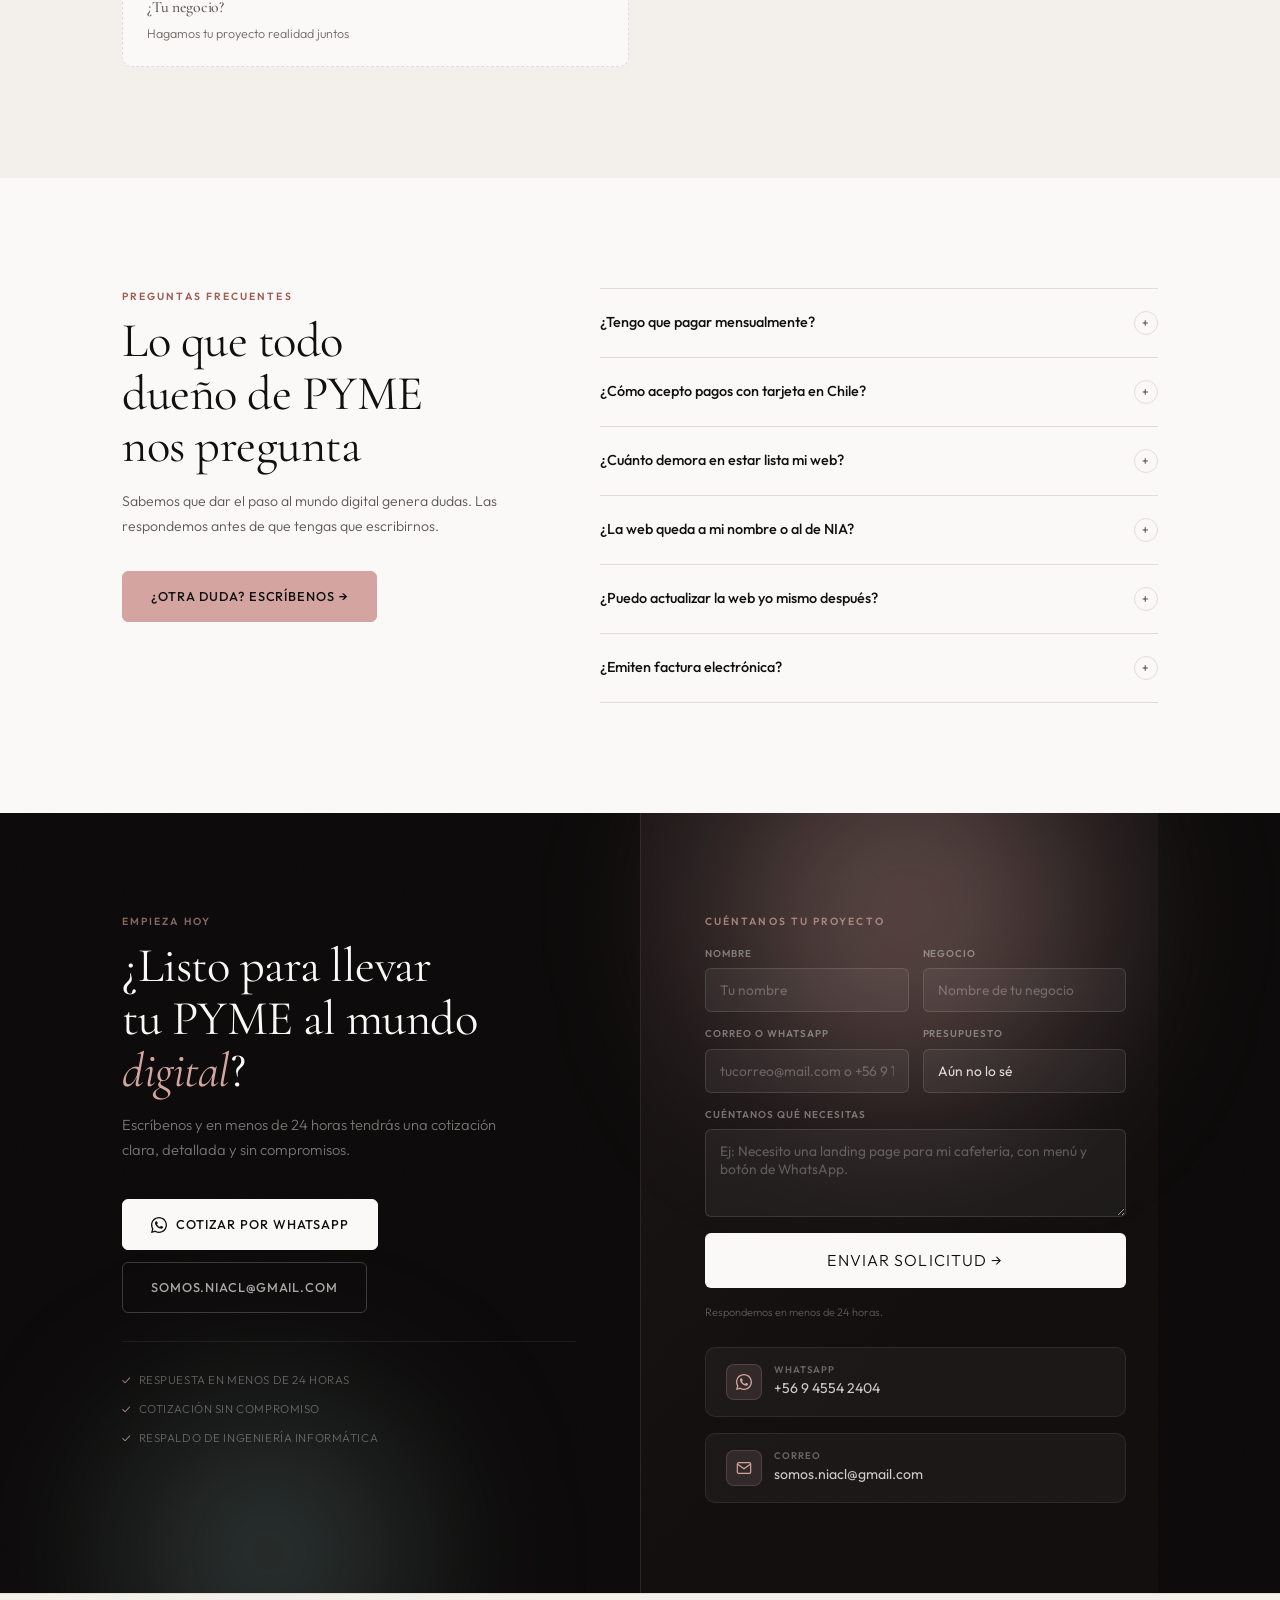
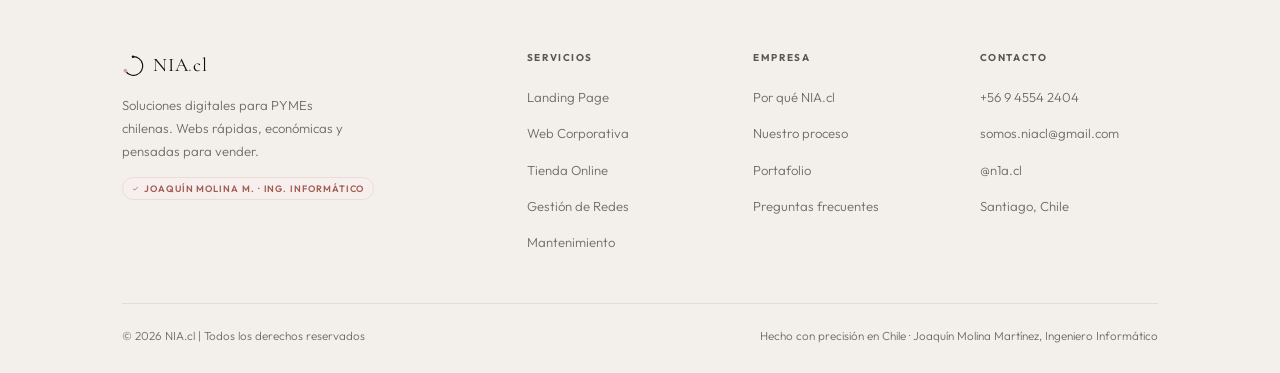
==== commit 17417e3f: "se actualiza" ====
--- a/index.html
+++ b/index.html
@@ -460,24 +460,7 @@
           </div>
         </div>
       </a>
-      <!-- Project 3: Óptica Llifén -->
-      <a href="portfolio/optica-llifen.html" target="_blank" rel="noopener" class="port-card reveal" style="text-decoration:none">
-        <div class="port-thumb">
-          <iframe src="portfolio/optica-llifen.html" title="Preview Óptica Llifén" loading="lazy" tabindex="-1"></iframe>
-          <div class="port-ov"><span class="port-ov-btn">Ver proyecto en vivo →</span></div>
-        </div>
-        <div class="port-info">
-          <div>
-            <div class="port-type">E-commerce · Agenda de horas</div>
-            <h3>Óptica Llifén</h3>
-            <p>Óptica en Cerrillos y San Bernardo</p>
-          </div>
-          <div class="port-visit" aria-hidden="true">
-            <svg width="14" height="14" viewBox="0 0 24 24" fill="none" stroke="currentColor" stroke-width="2"><path d="M7 17L17 7M7 7h10v10"/></svg>
-          </div>
-        </div>
-      </a>
-      <!-- Project 4: placeholder -->
+      <!-- Project 3: placeholder -->
       <div class="port-card reveal" style="border-style:dashed">
         <div class="port-thumb" style="background:var(--off)">
           <div class="port-coming">
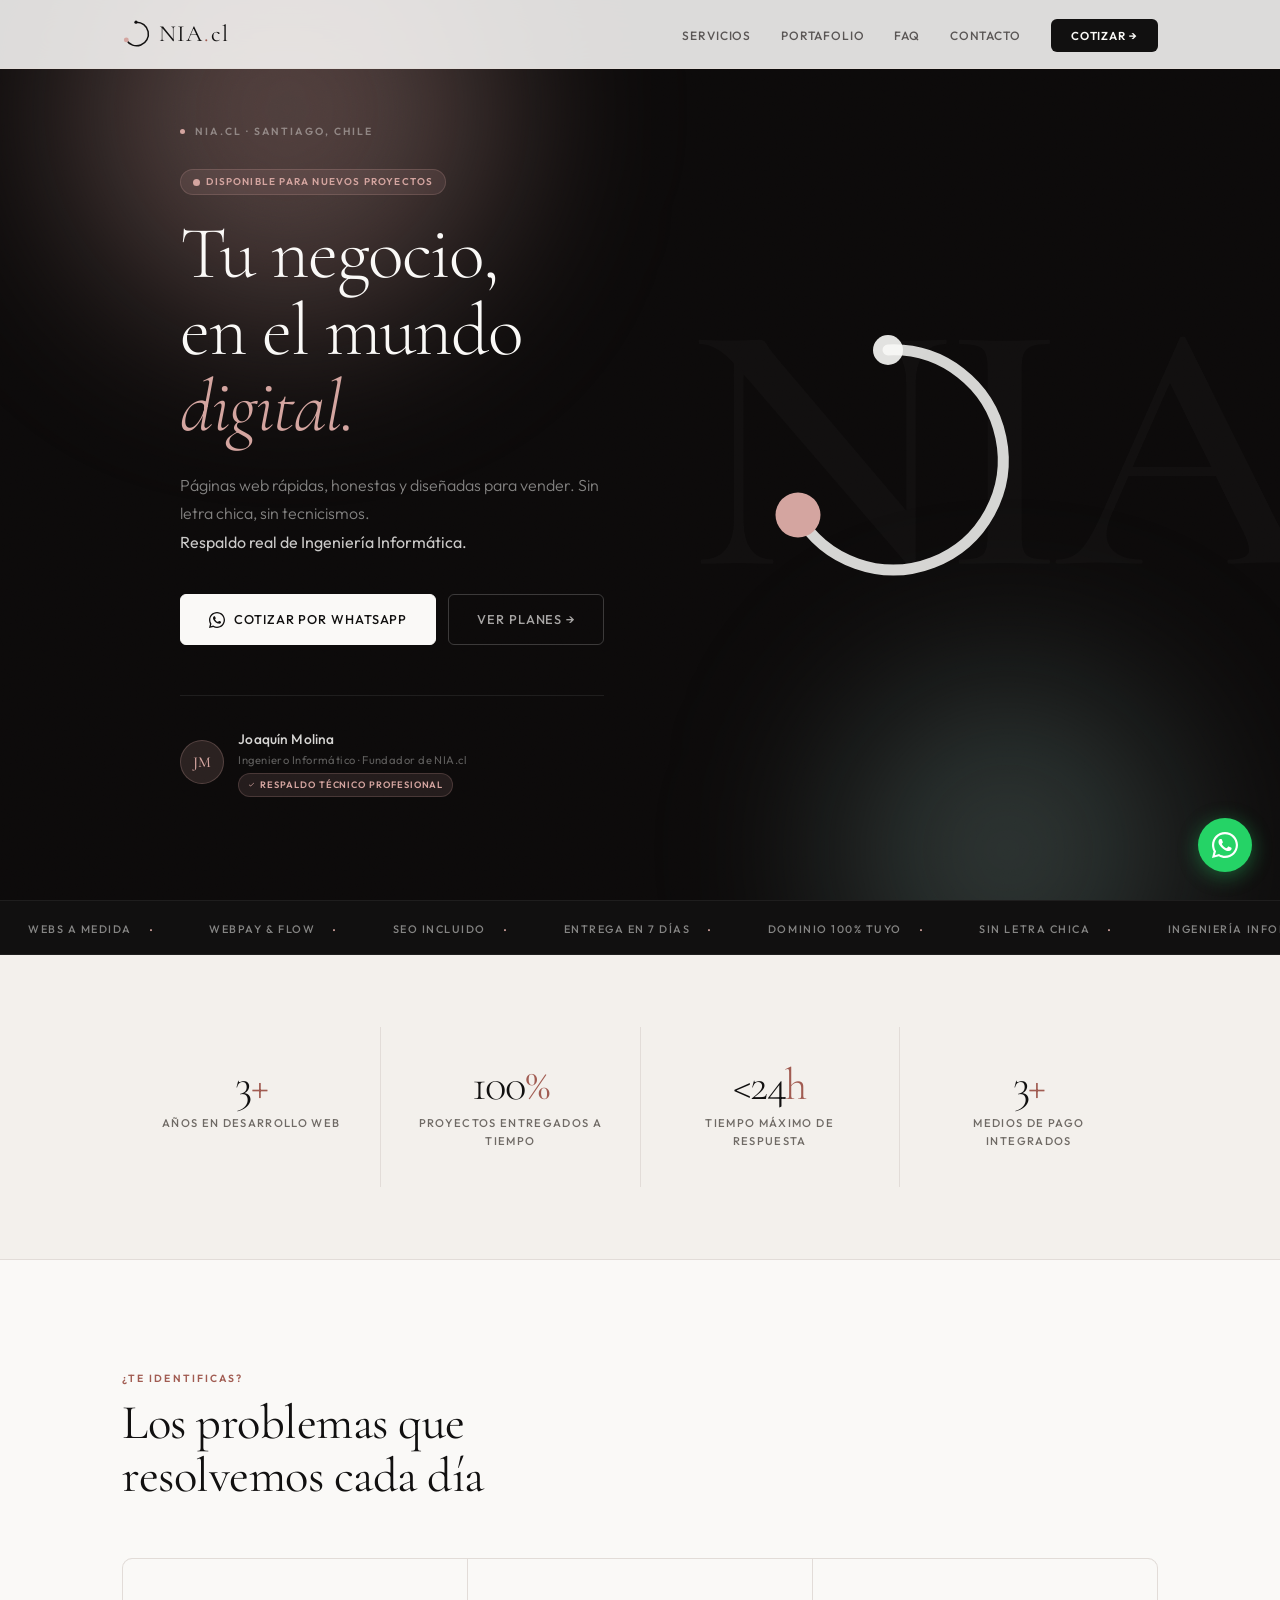
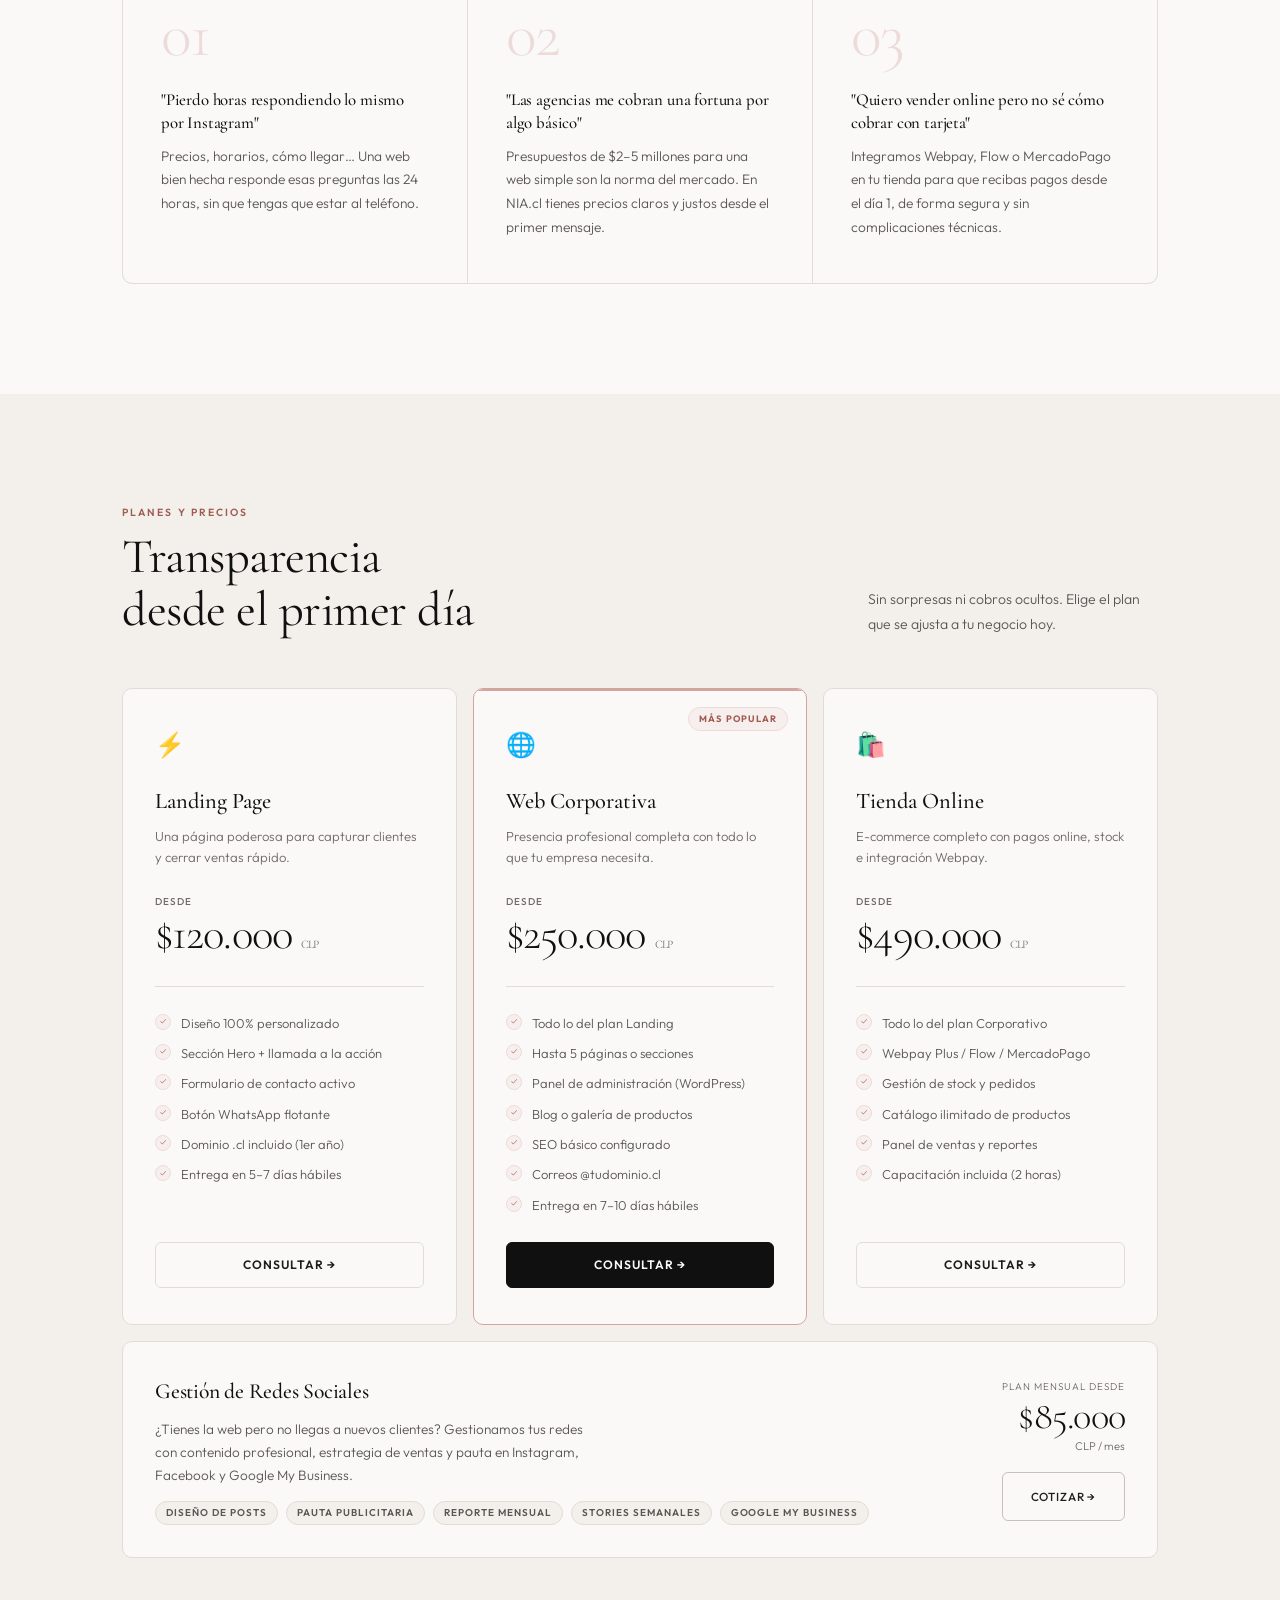
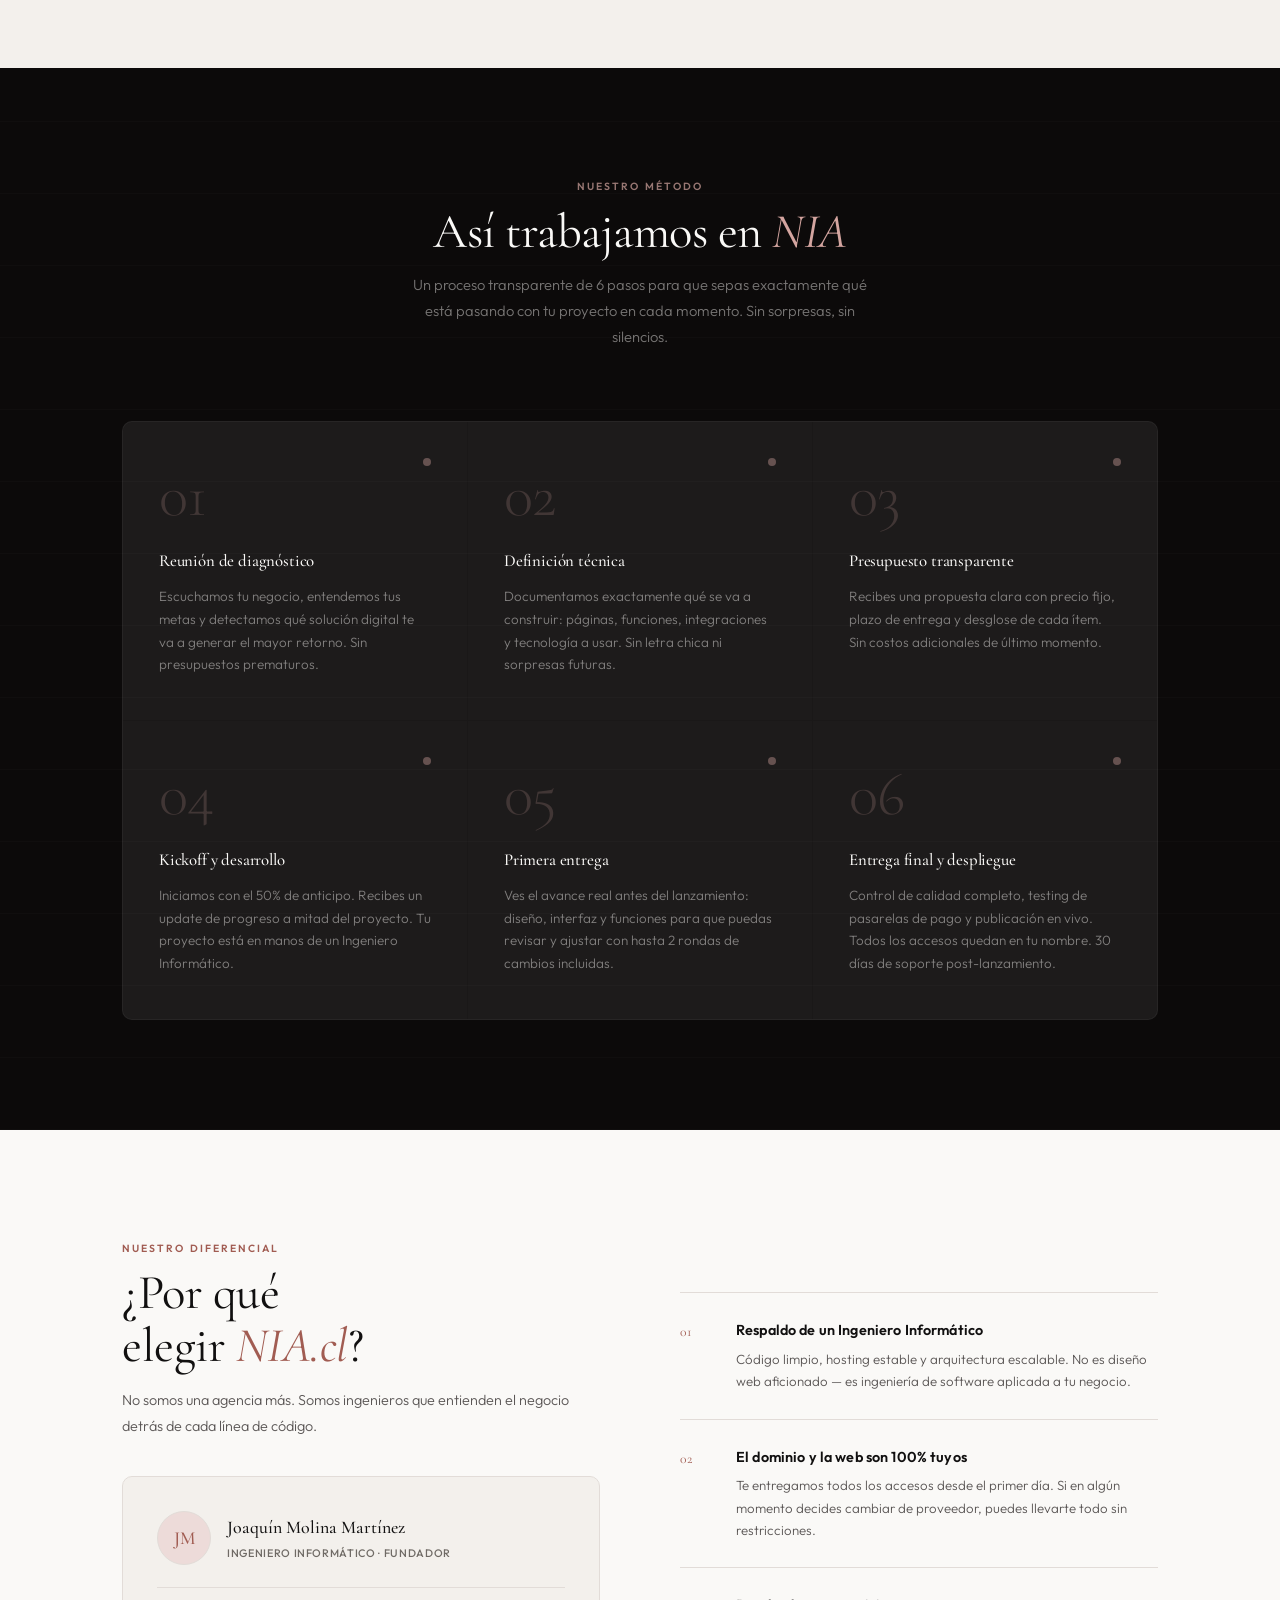
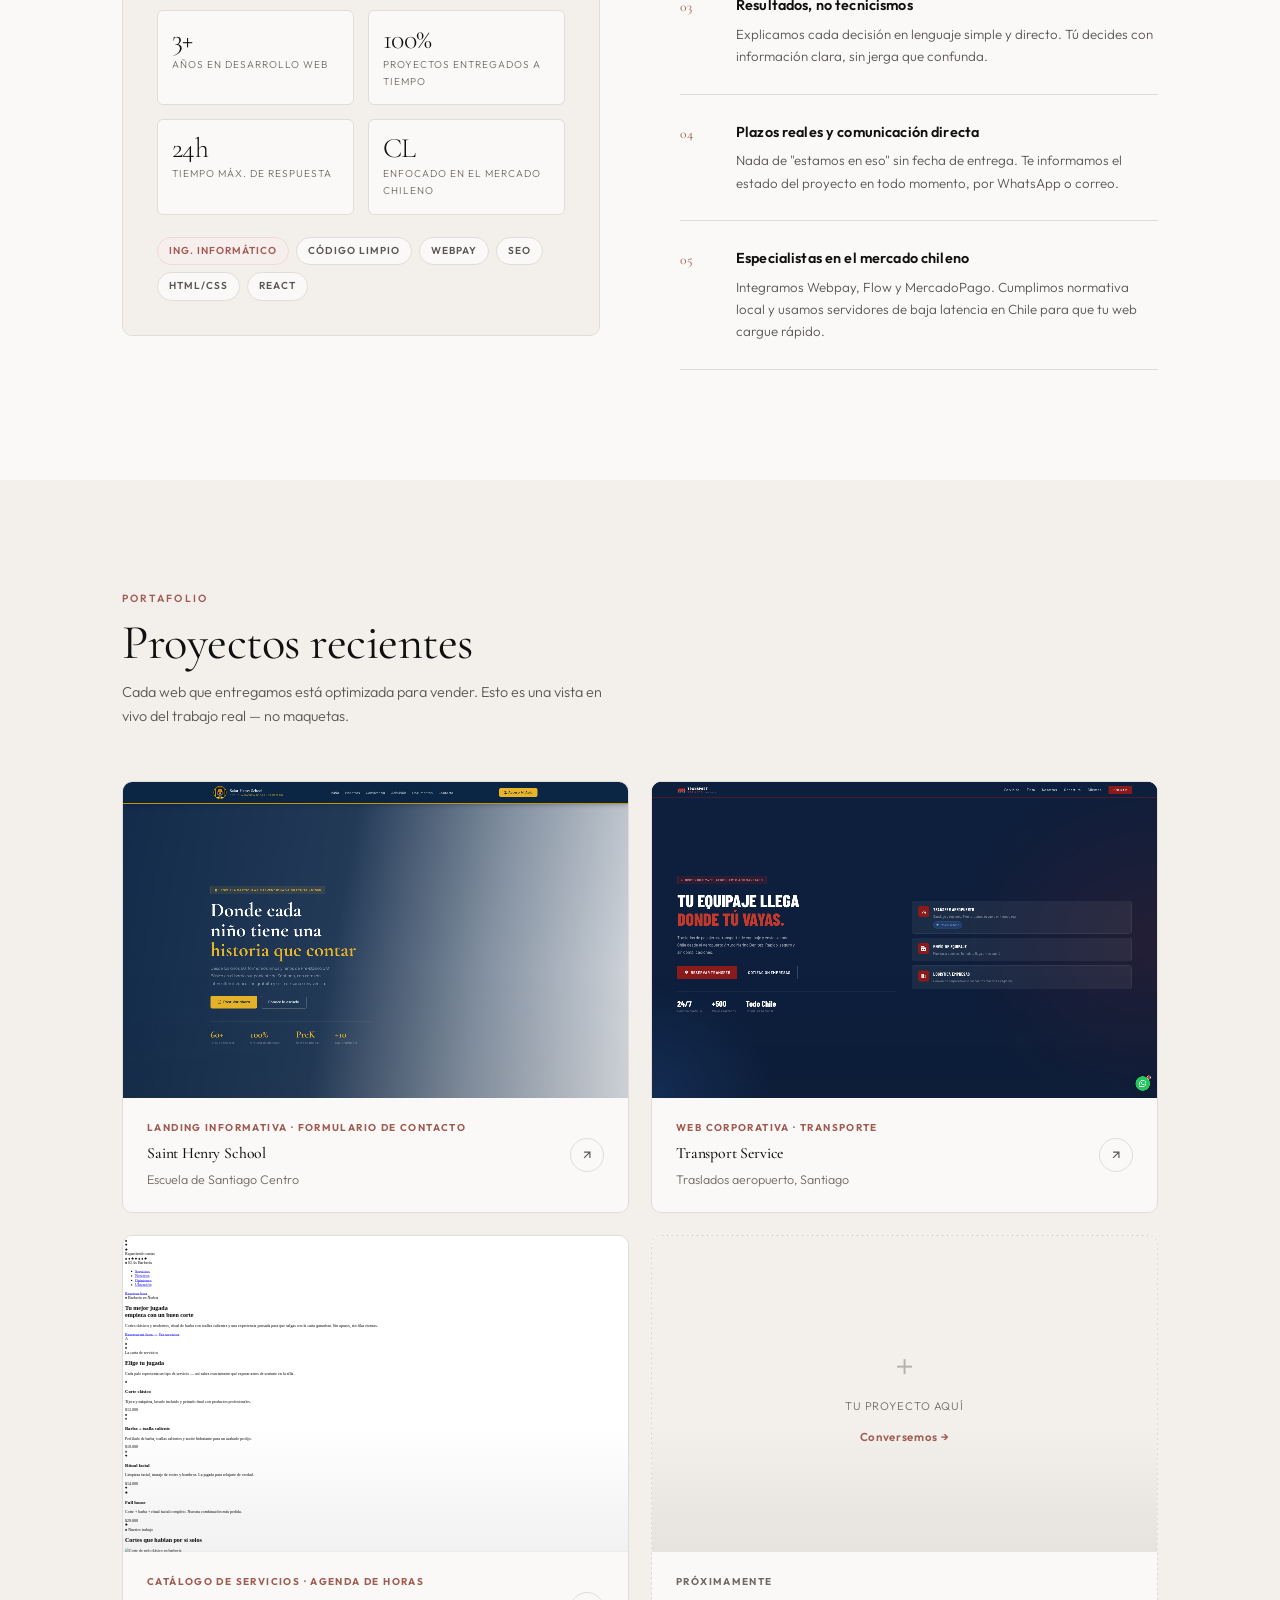
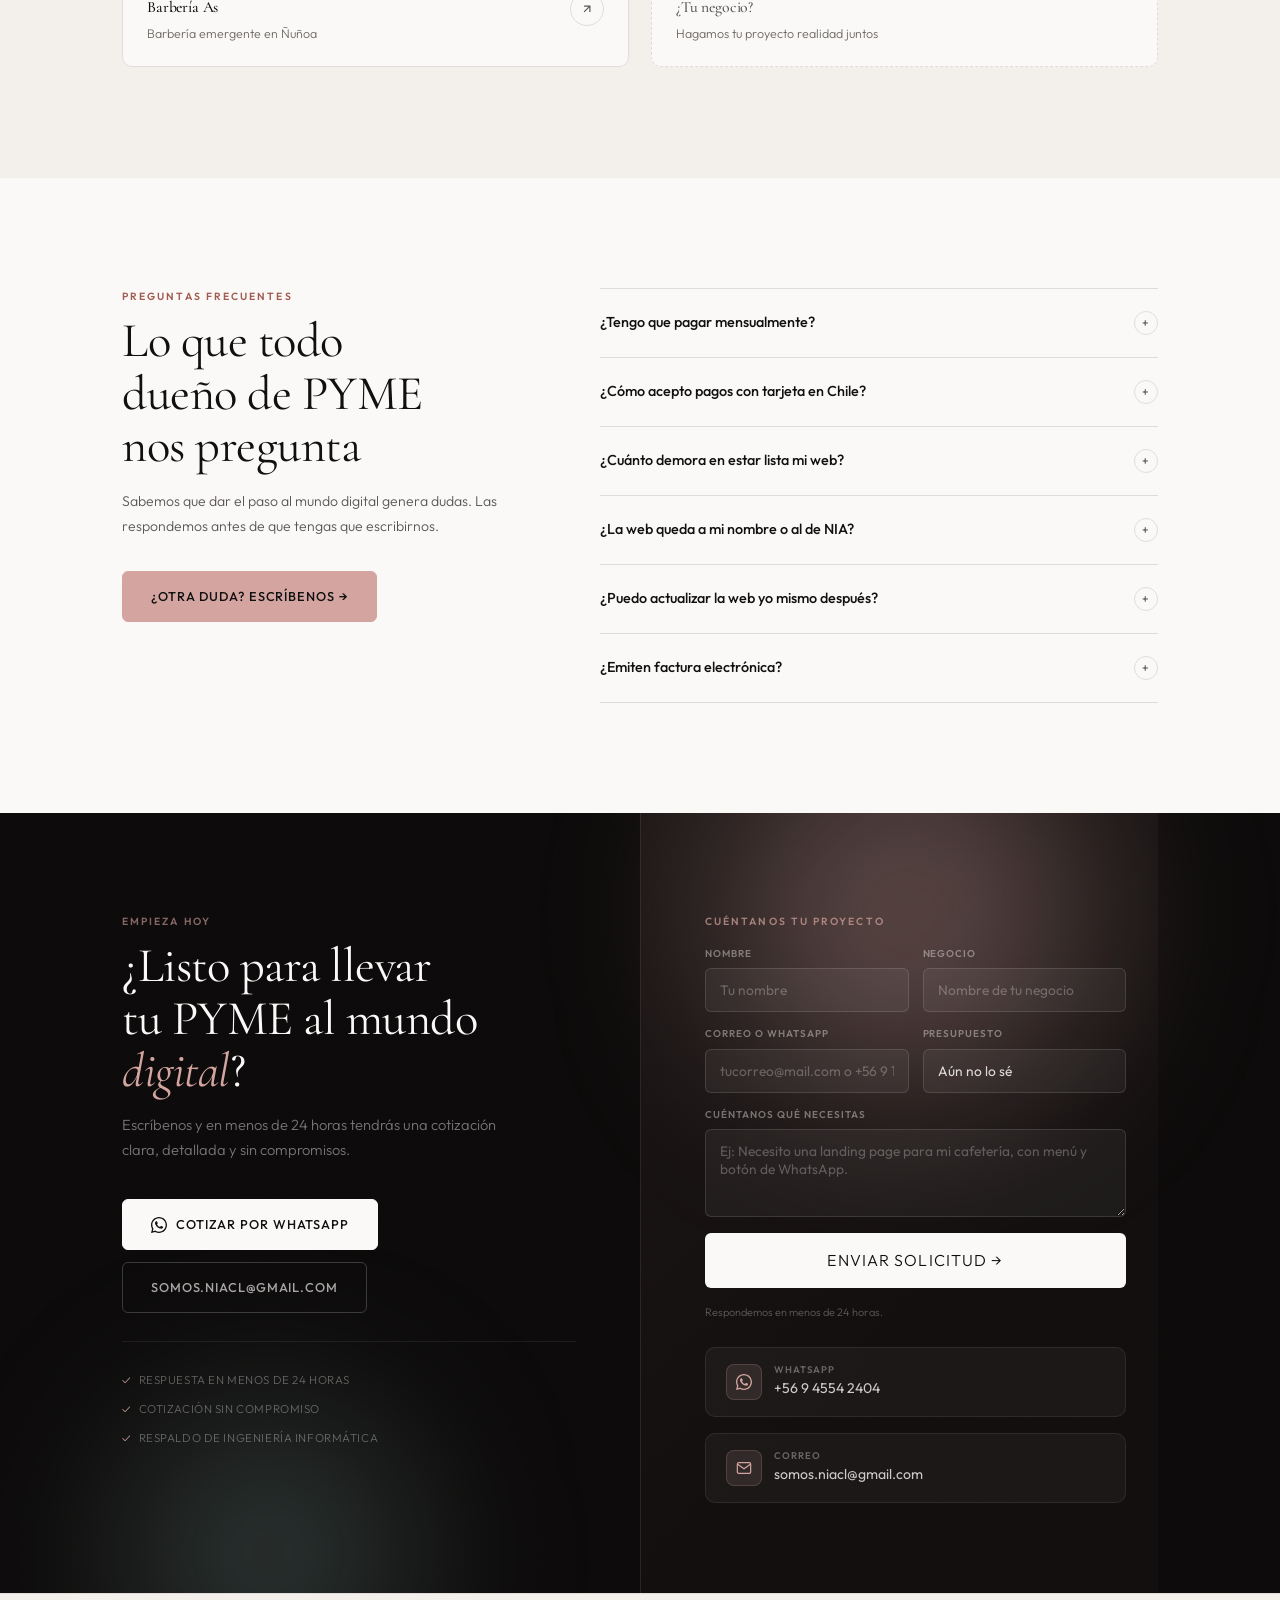
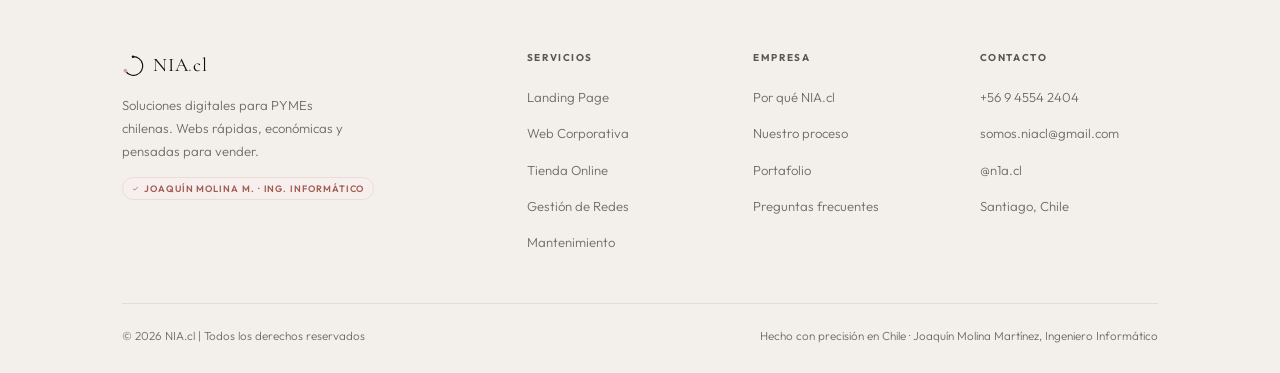
==== commit 09e6d00a: "Se actualiza el portafolio de la pagina" ====
--- a/index.html
+++ b/index.html
@@ -461,7 +461,23 @@
         </div>
       </a>
       <!-- Project 3: placeholder -->
-      <div class="port-card reveal" style="border-style:dashed">
+    <a href="https://asbarberia.netlify.app/" target="_blank" rel="noopener" class="port-card reveal" style="text-decoration:none">
+        <div class="port-thumb">
+          <iframe src="portfolio/as_barberia.html" title="Preview As Barbería" loading="lazy" tabindex="-1"></iframe>
+          <div class="port-ov"><span class="port-ov-btn">Ver proyecto en vivo →</span></div>
+        </div>
+        <div class="port-info">
+          <div>
+            <div class="port-type">Catálogo de servicios · Agenda de horas</div>
+            <h3>Barbería As</h3>
+            <p>Barbería emergente en Ñuñoa</p>
+          </div>
+          <div class="port-visit" aria-hidden="true">
+            <svg width="14" height="14" viewBox="0 0 24 24" fill="none" stroke="currentColor" stroke-width="2"><path d="M7 17L17 7M7 7h10v10"/></svg>
+          </div>
+        </div>
+      </a>
+         <div class="port-card reveal" style="border-style:dashed">
         <div class="port-thumb" style="background:var(--off)">
           <div class="port-coming">
             <div class="ico">＋</div>
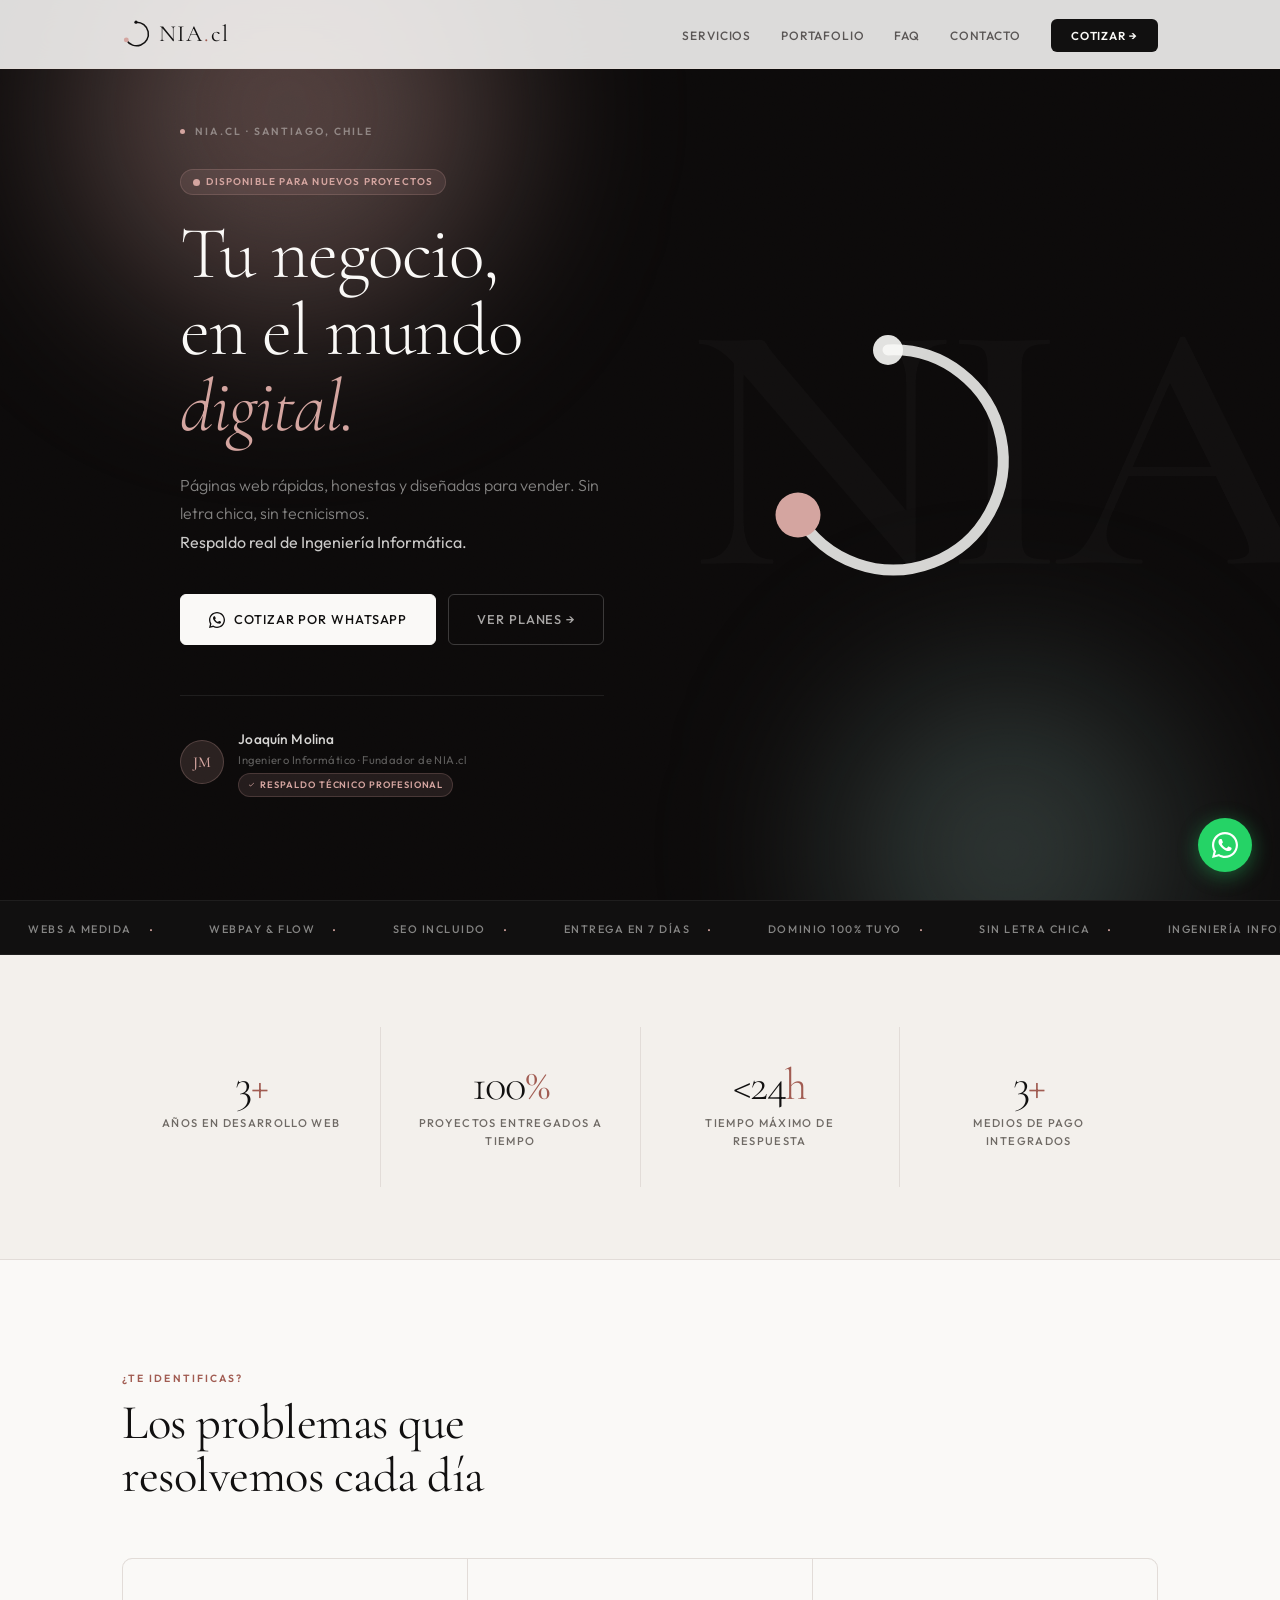
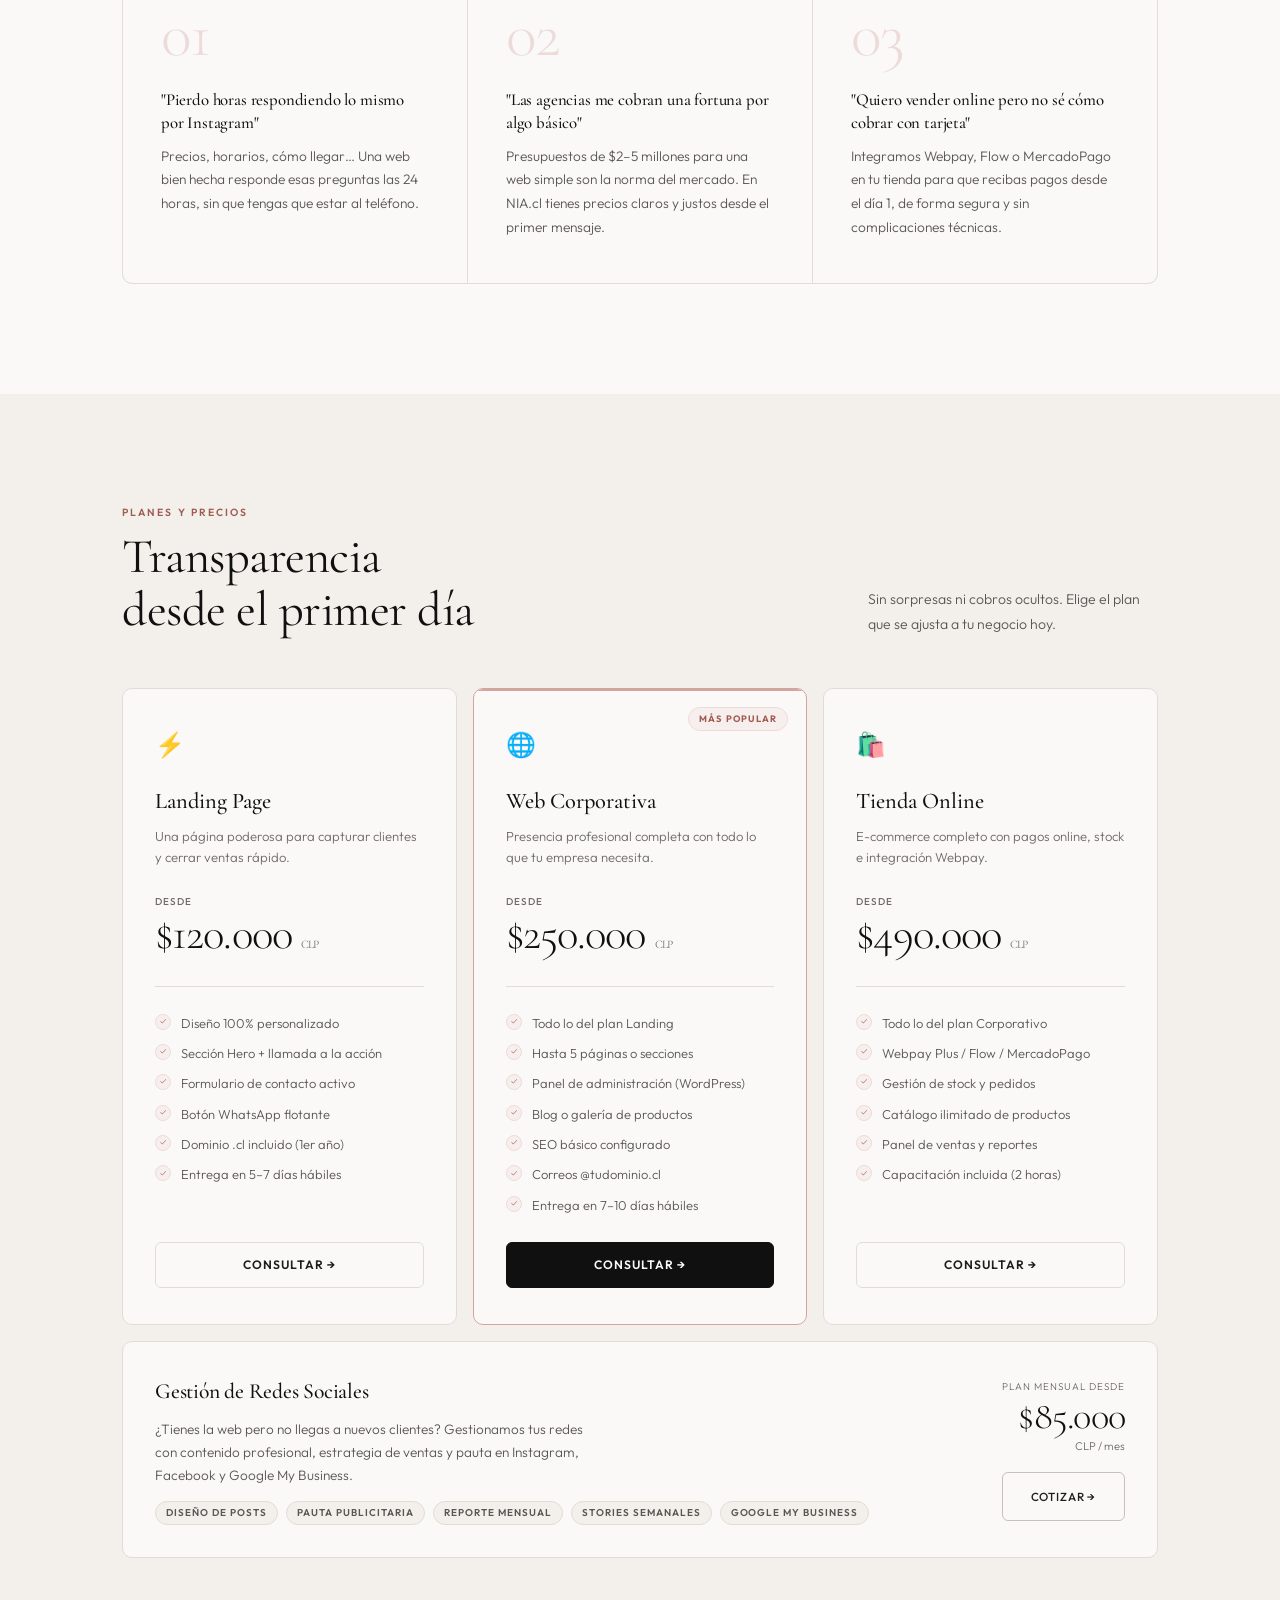
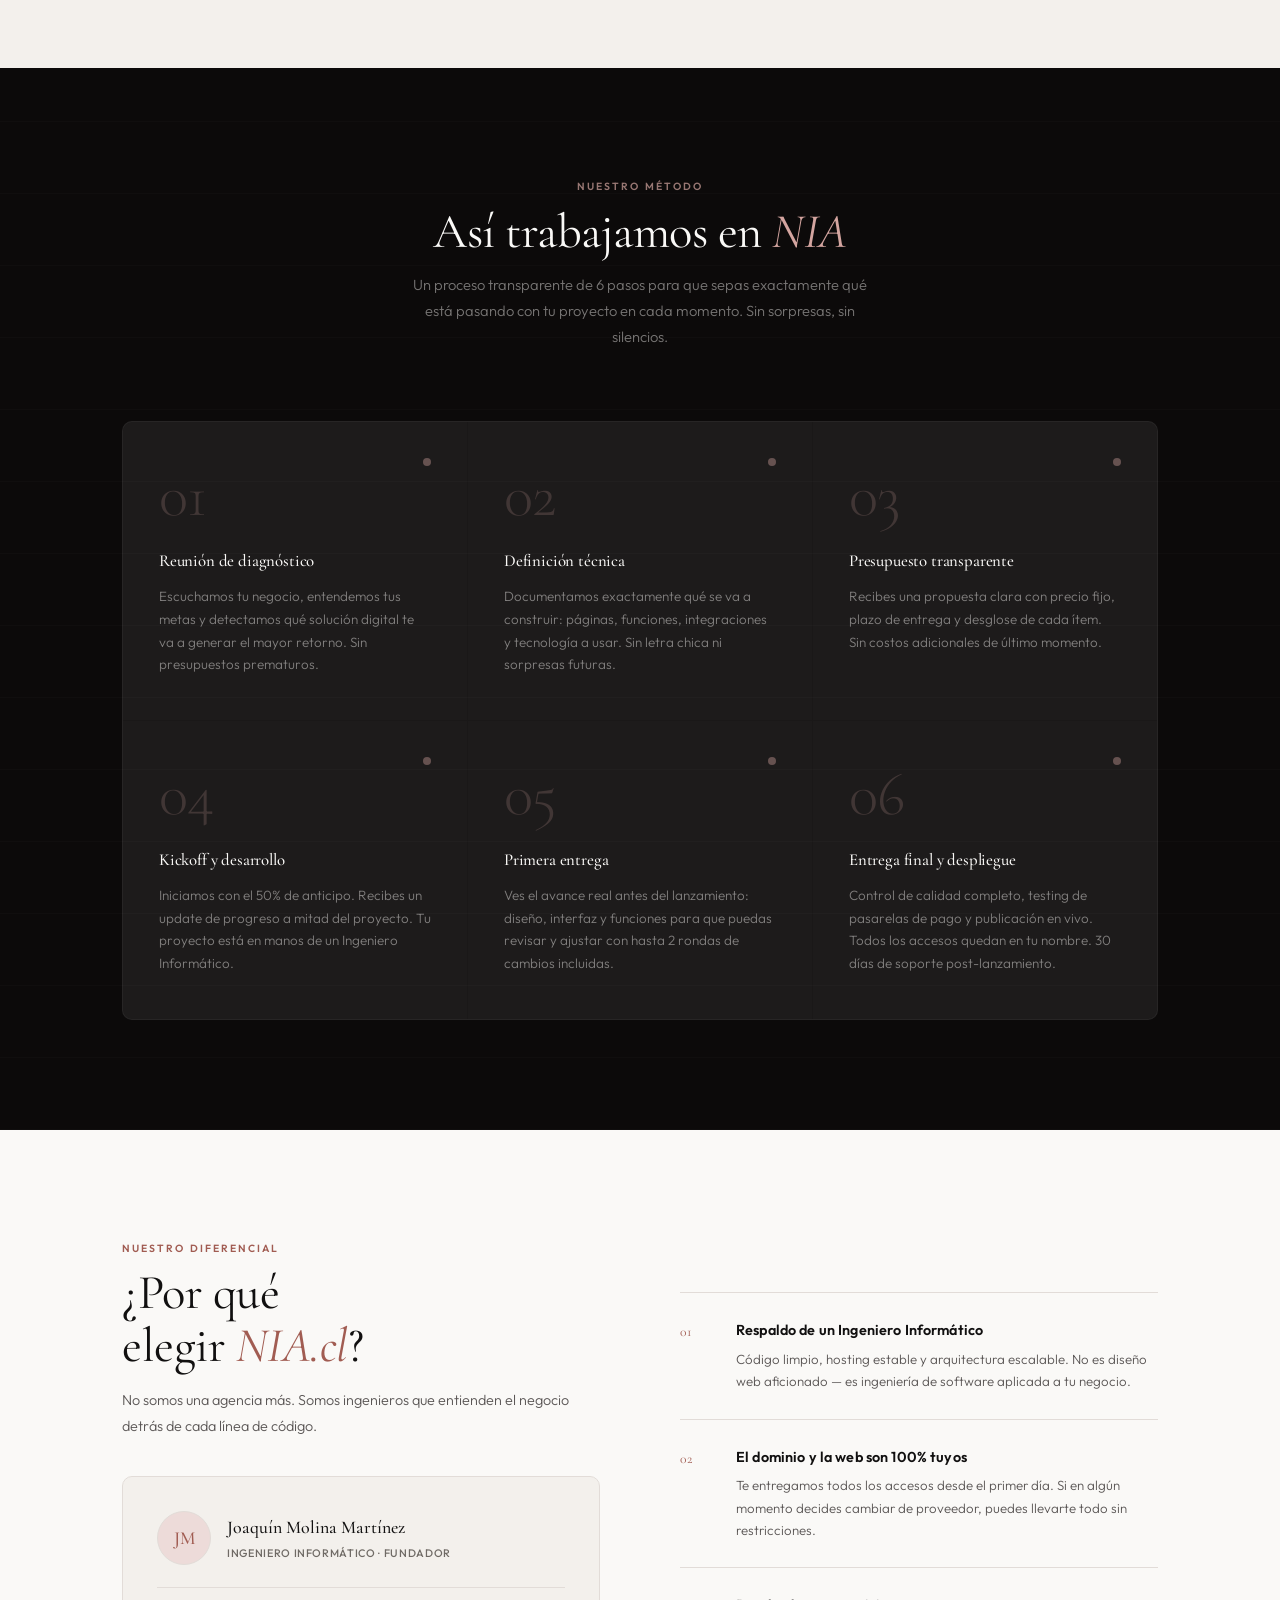
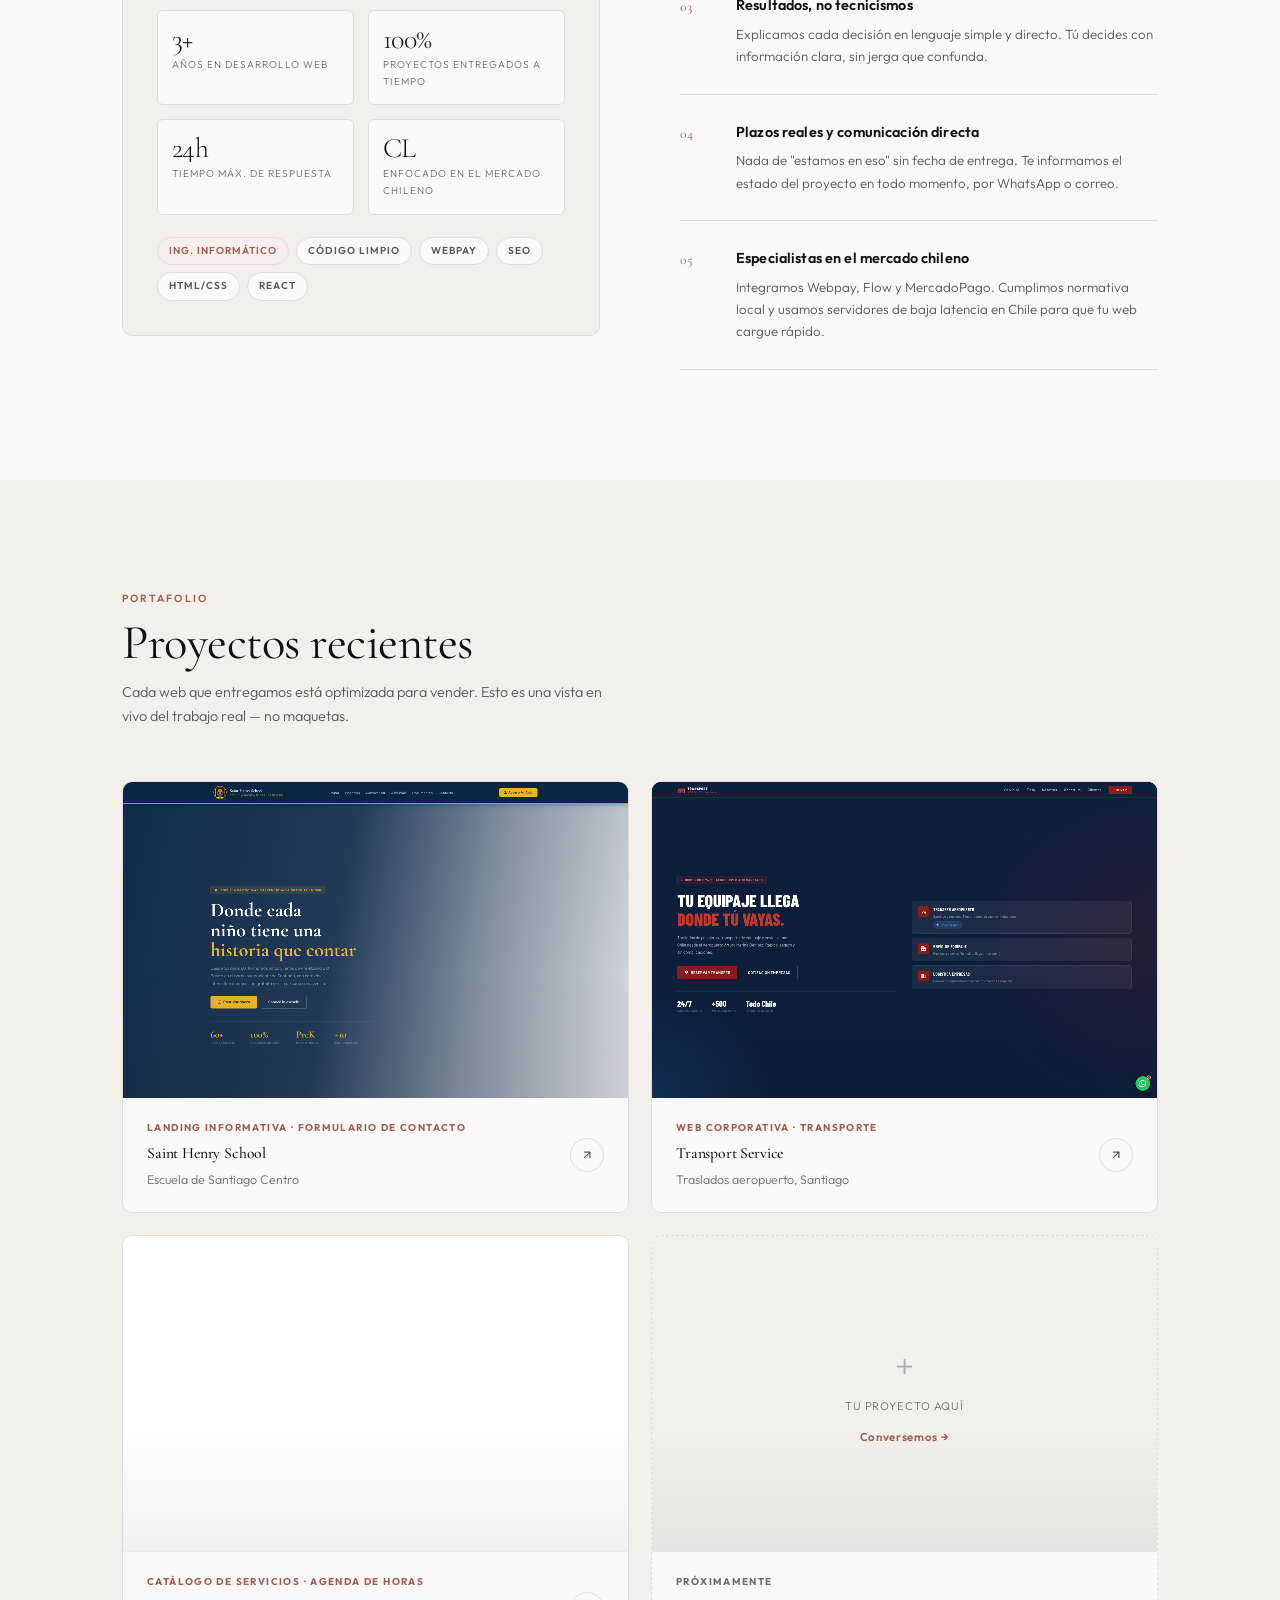
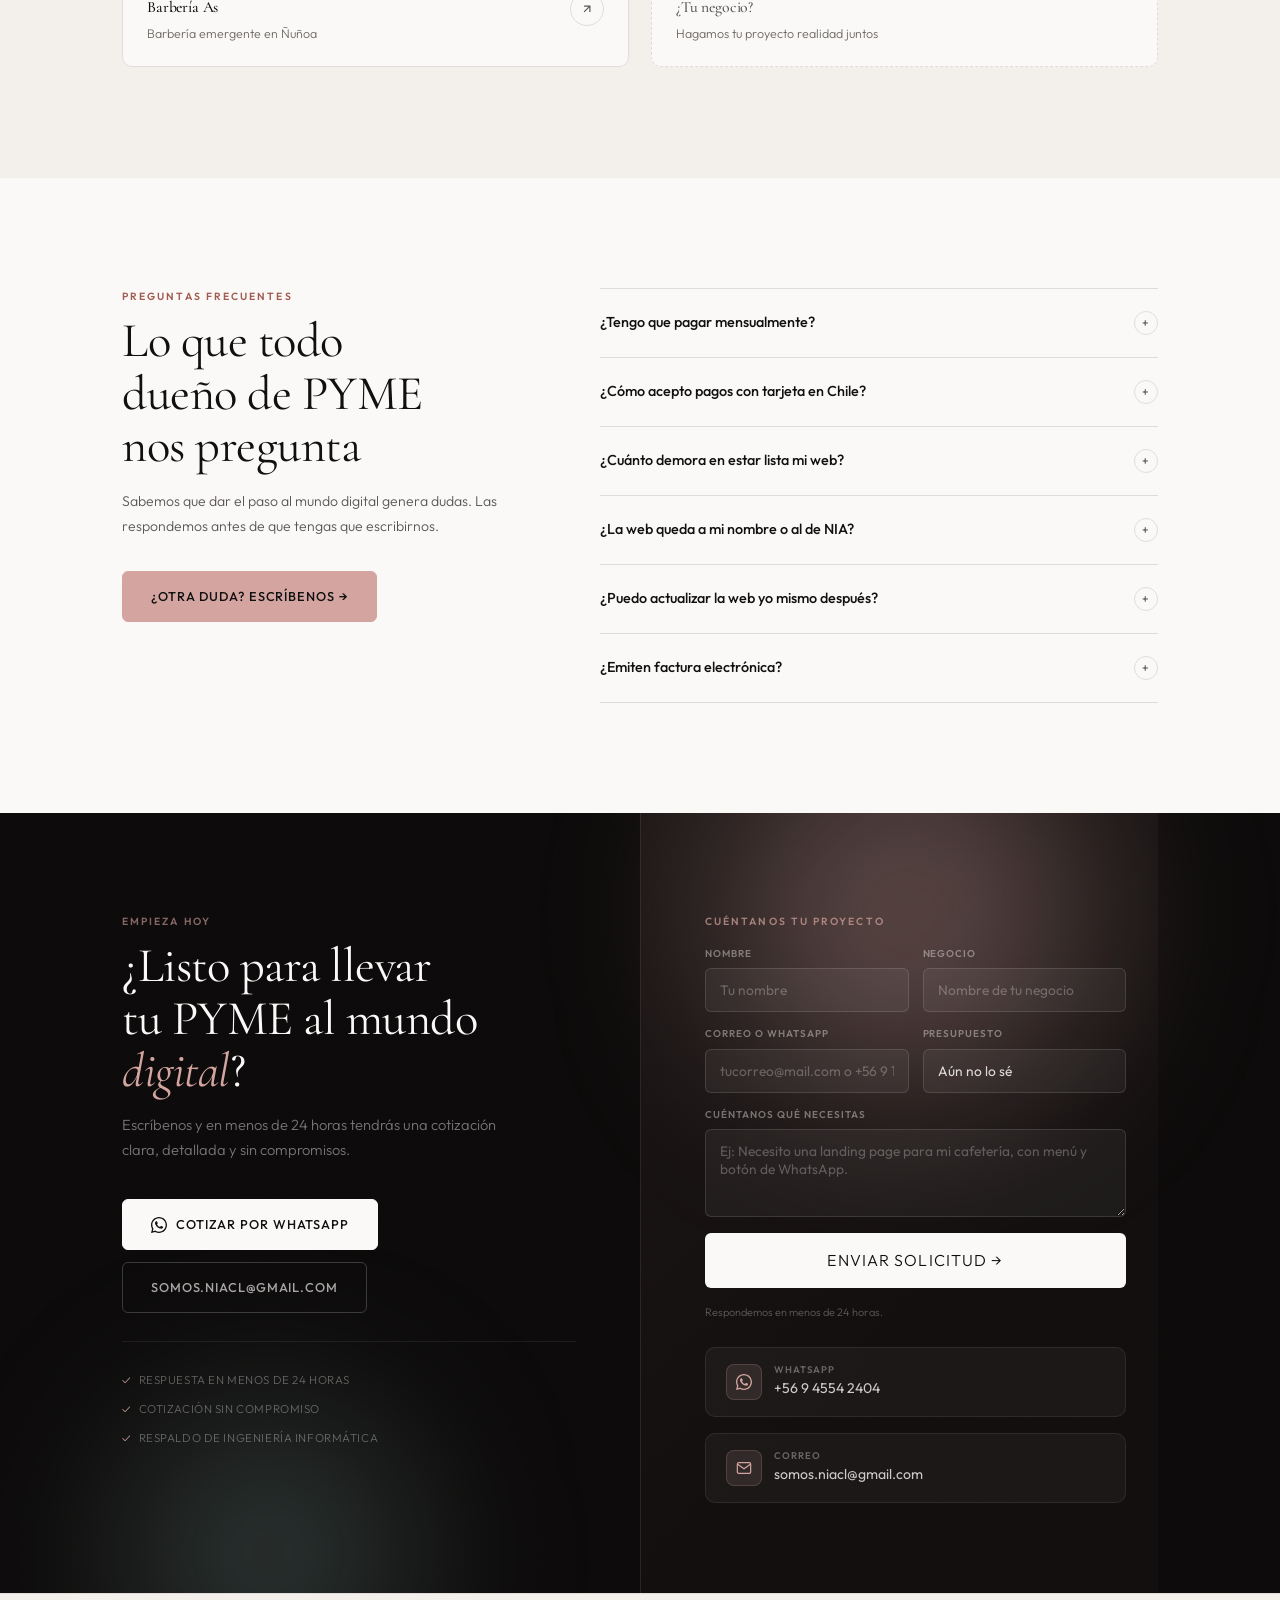
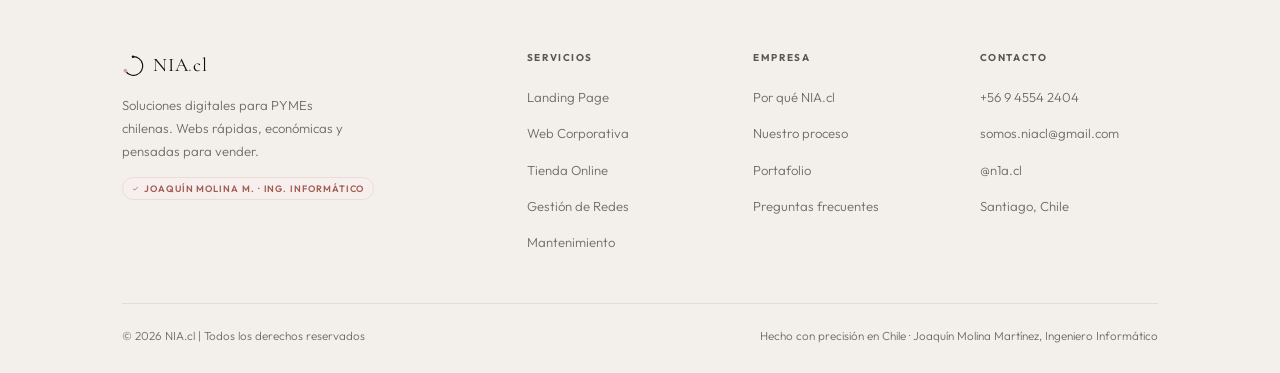
==== commit 9d9b0717: "cambio" ====
--- a/index.html
+++ b/index.html
@@ -463,7 +463,7 @@
       <!-- Project 3: placeholder -->
     <a href="https://asbarberia.netlify.app/" target="_blank" rel="noopener" class="port-card reveal" style="text-decoration:none">
         <div class="port-thumb">
-          <iframe src="portfolio/as_barberia.html" title="Preview As Barbería" loading="lazy" tabindex="-1"></iframe>
+          <iframe src="https://asbarberia.netlify.app/" title="Preview As Barbería" loading="lazy" tabindex="-1"></iframe>
           <div class="port-ov"><span class="port-ov-btn">Ver proyecto en vivo →</span></div>
         </div>
         <div class="port-info">
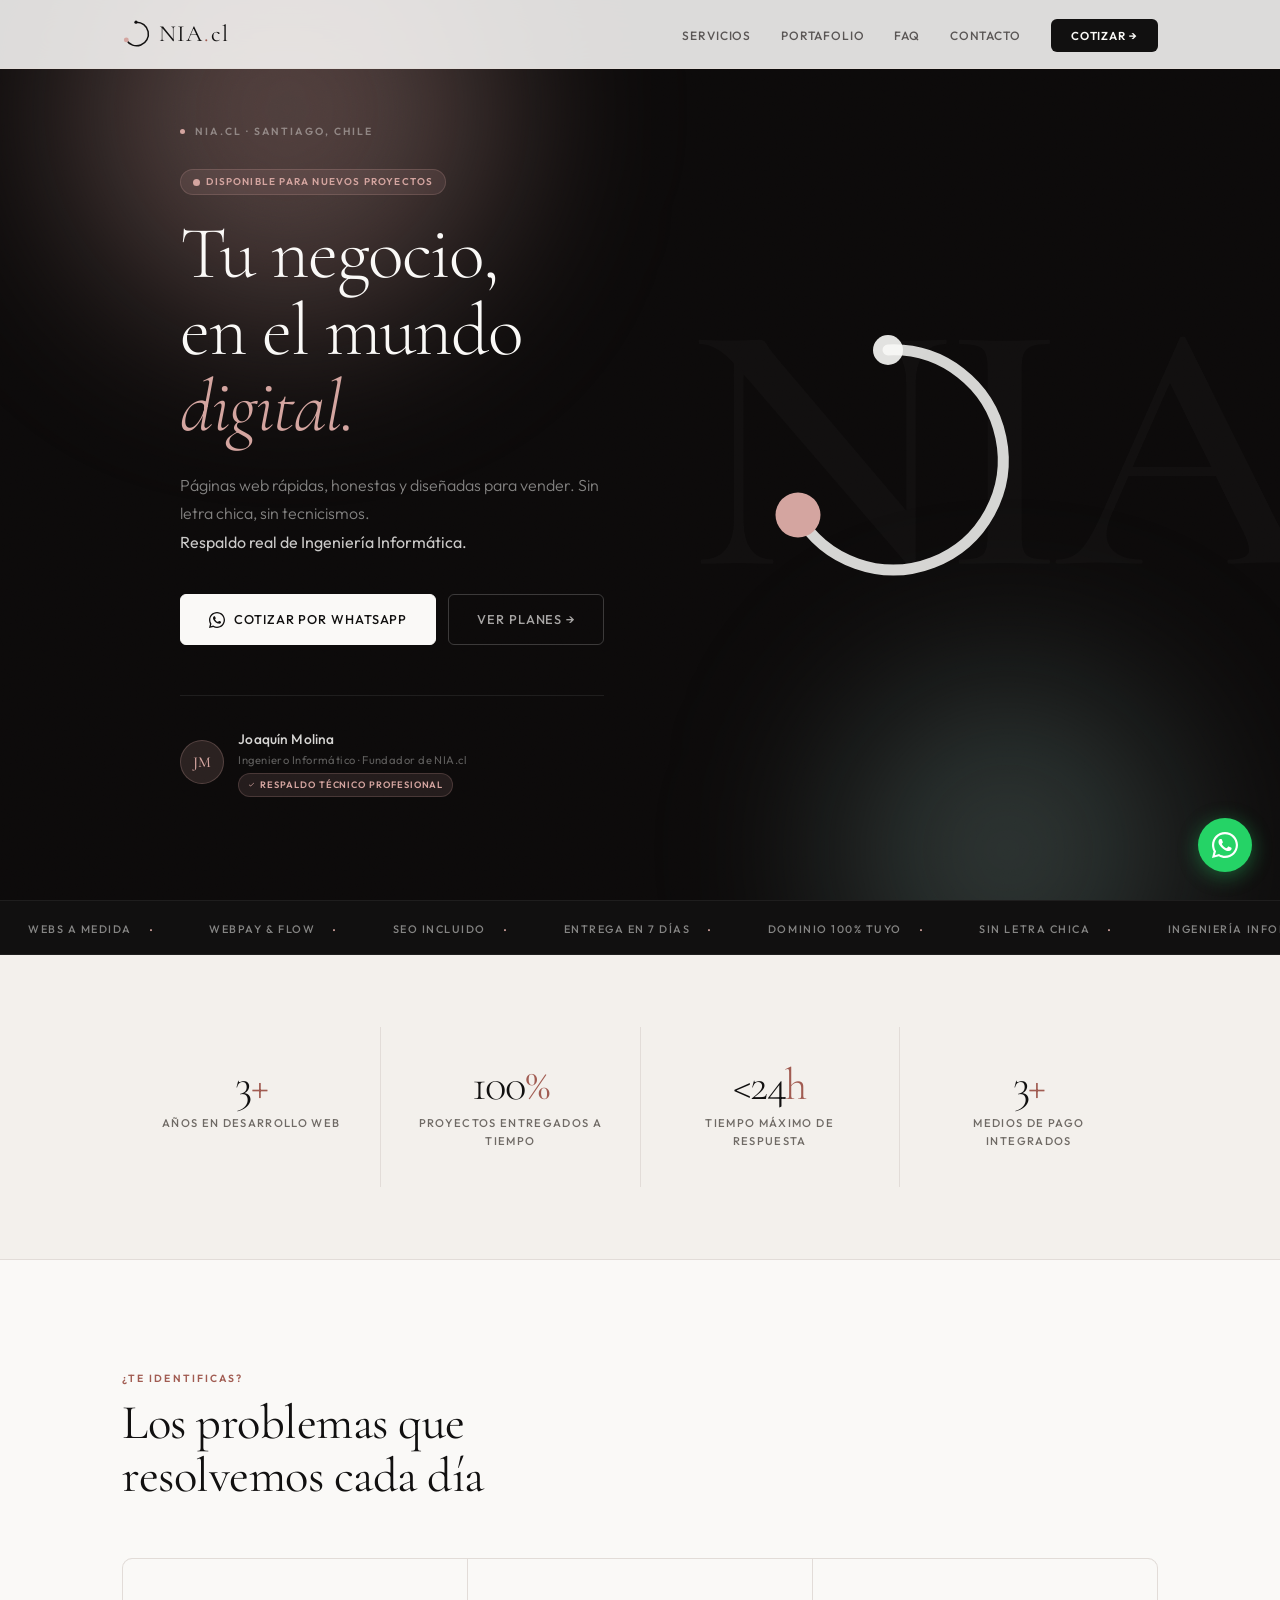
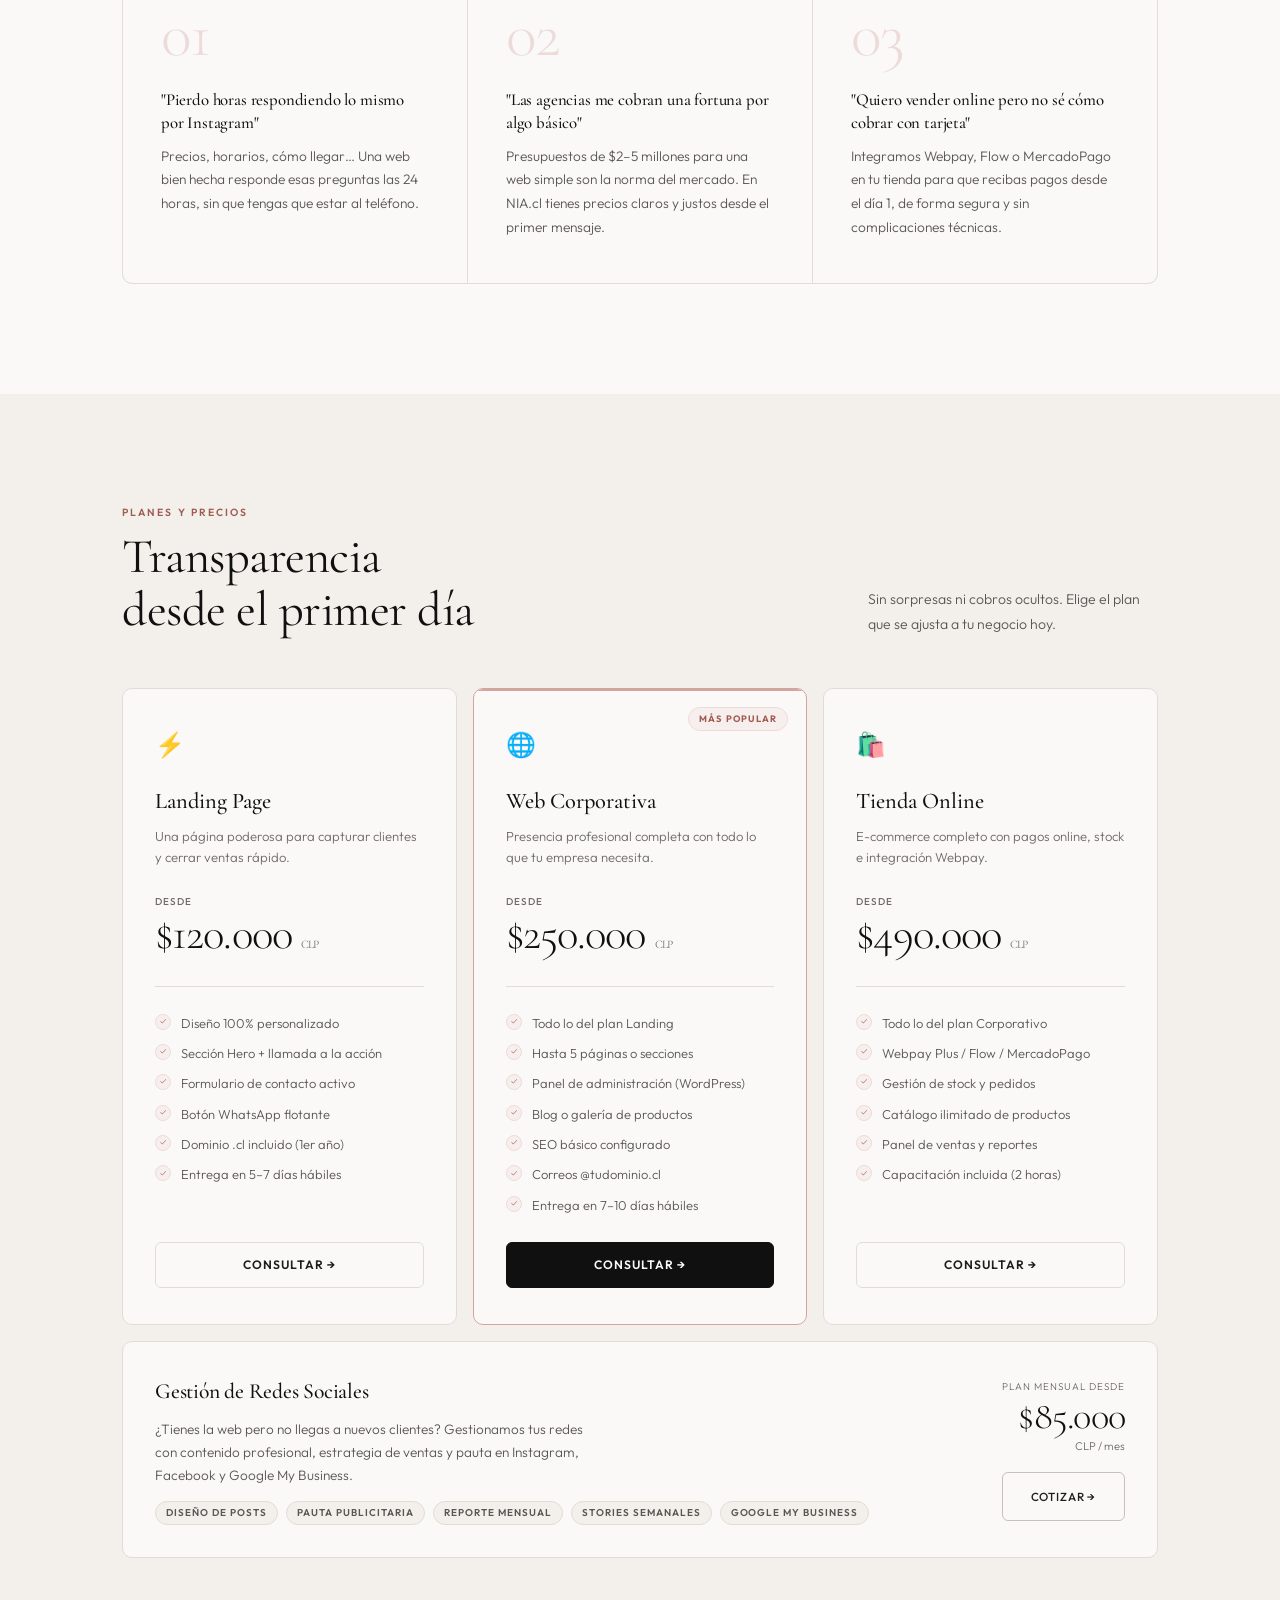
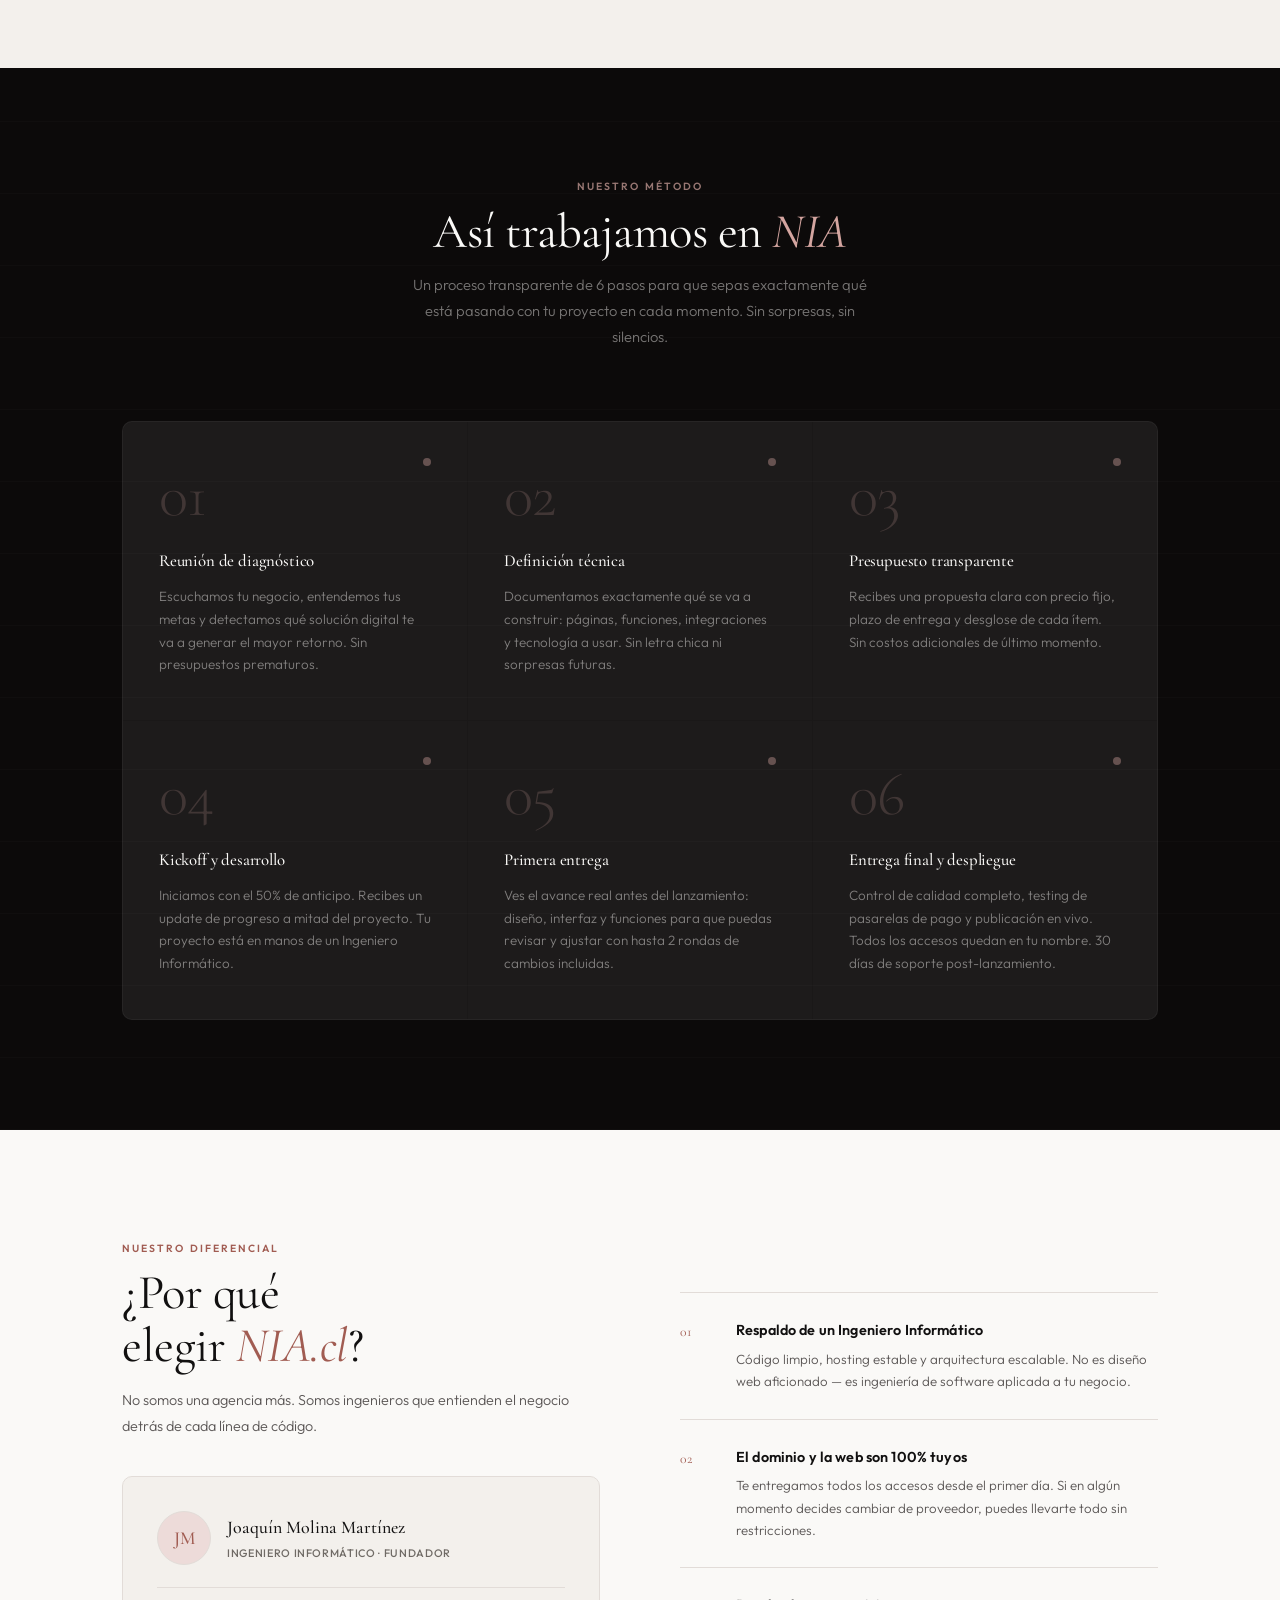
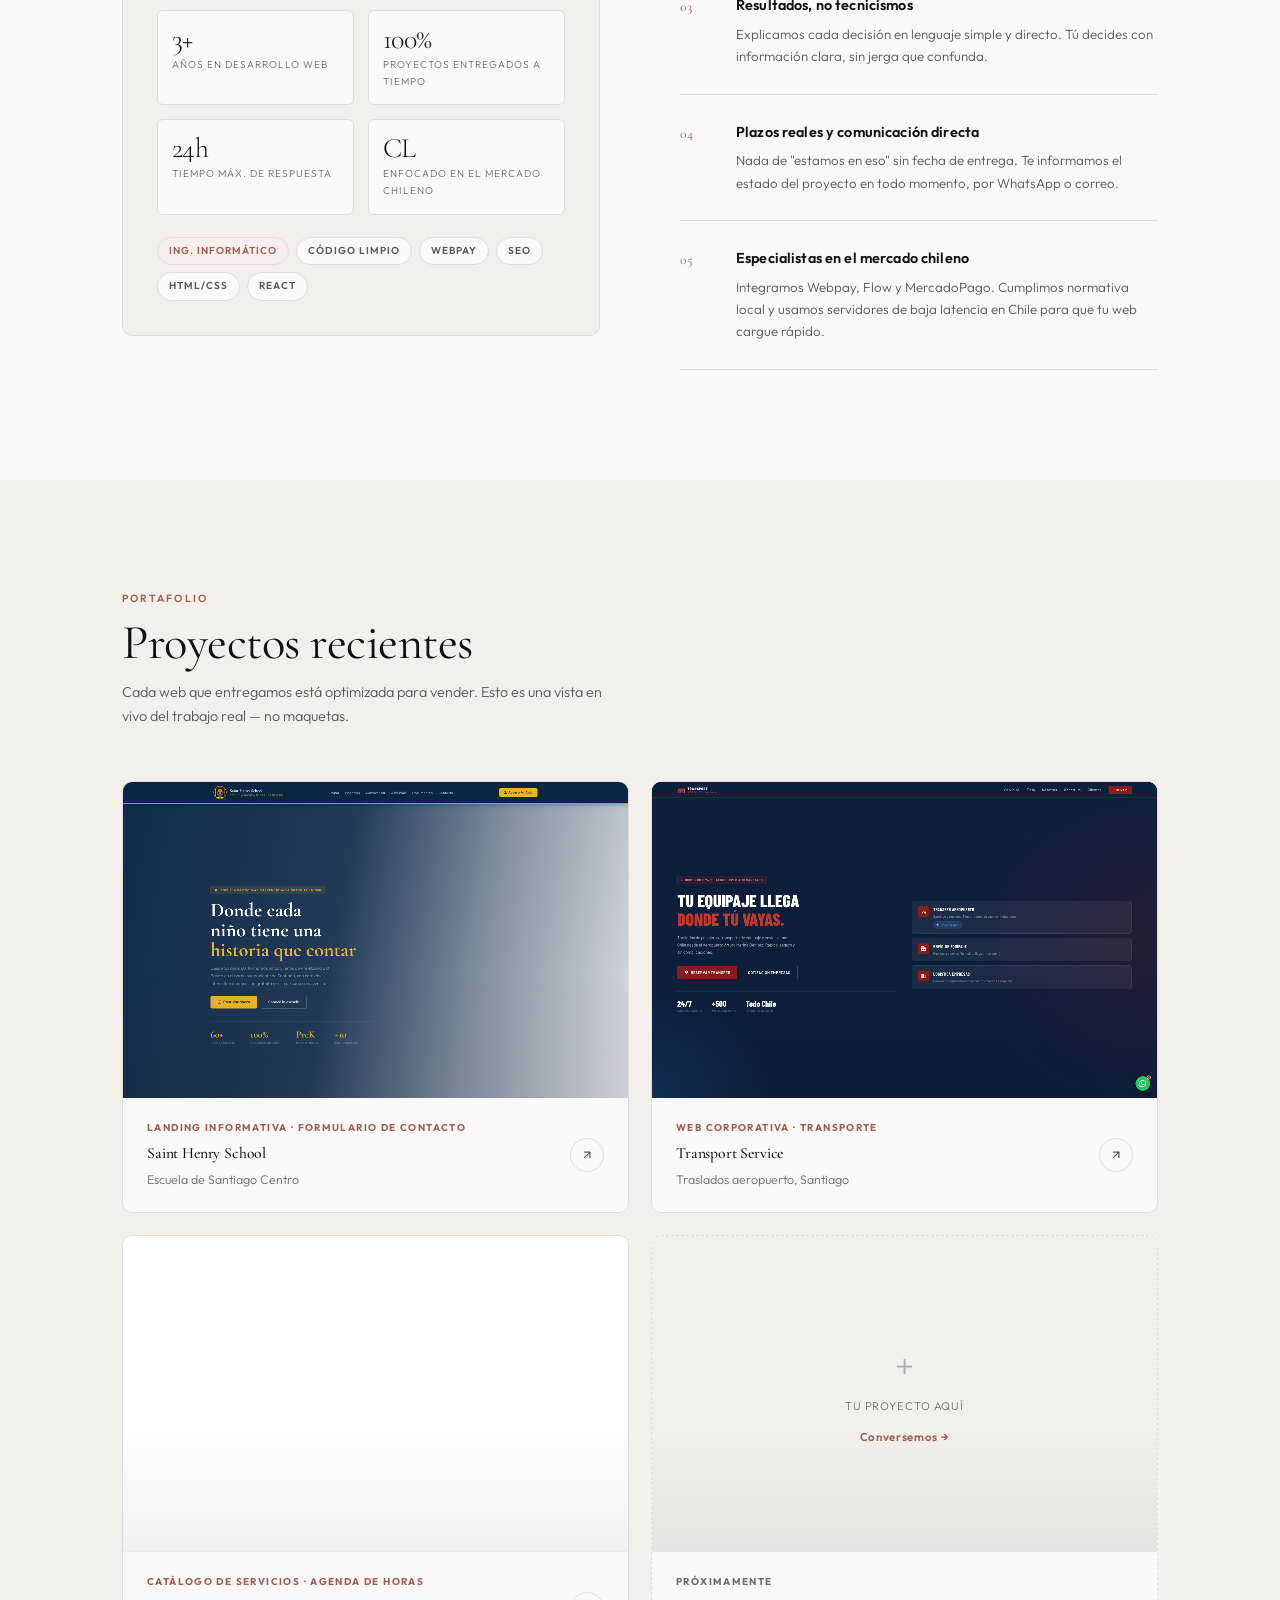
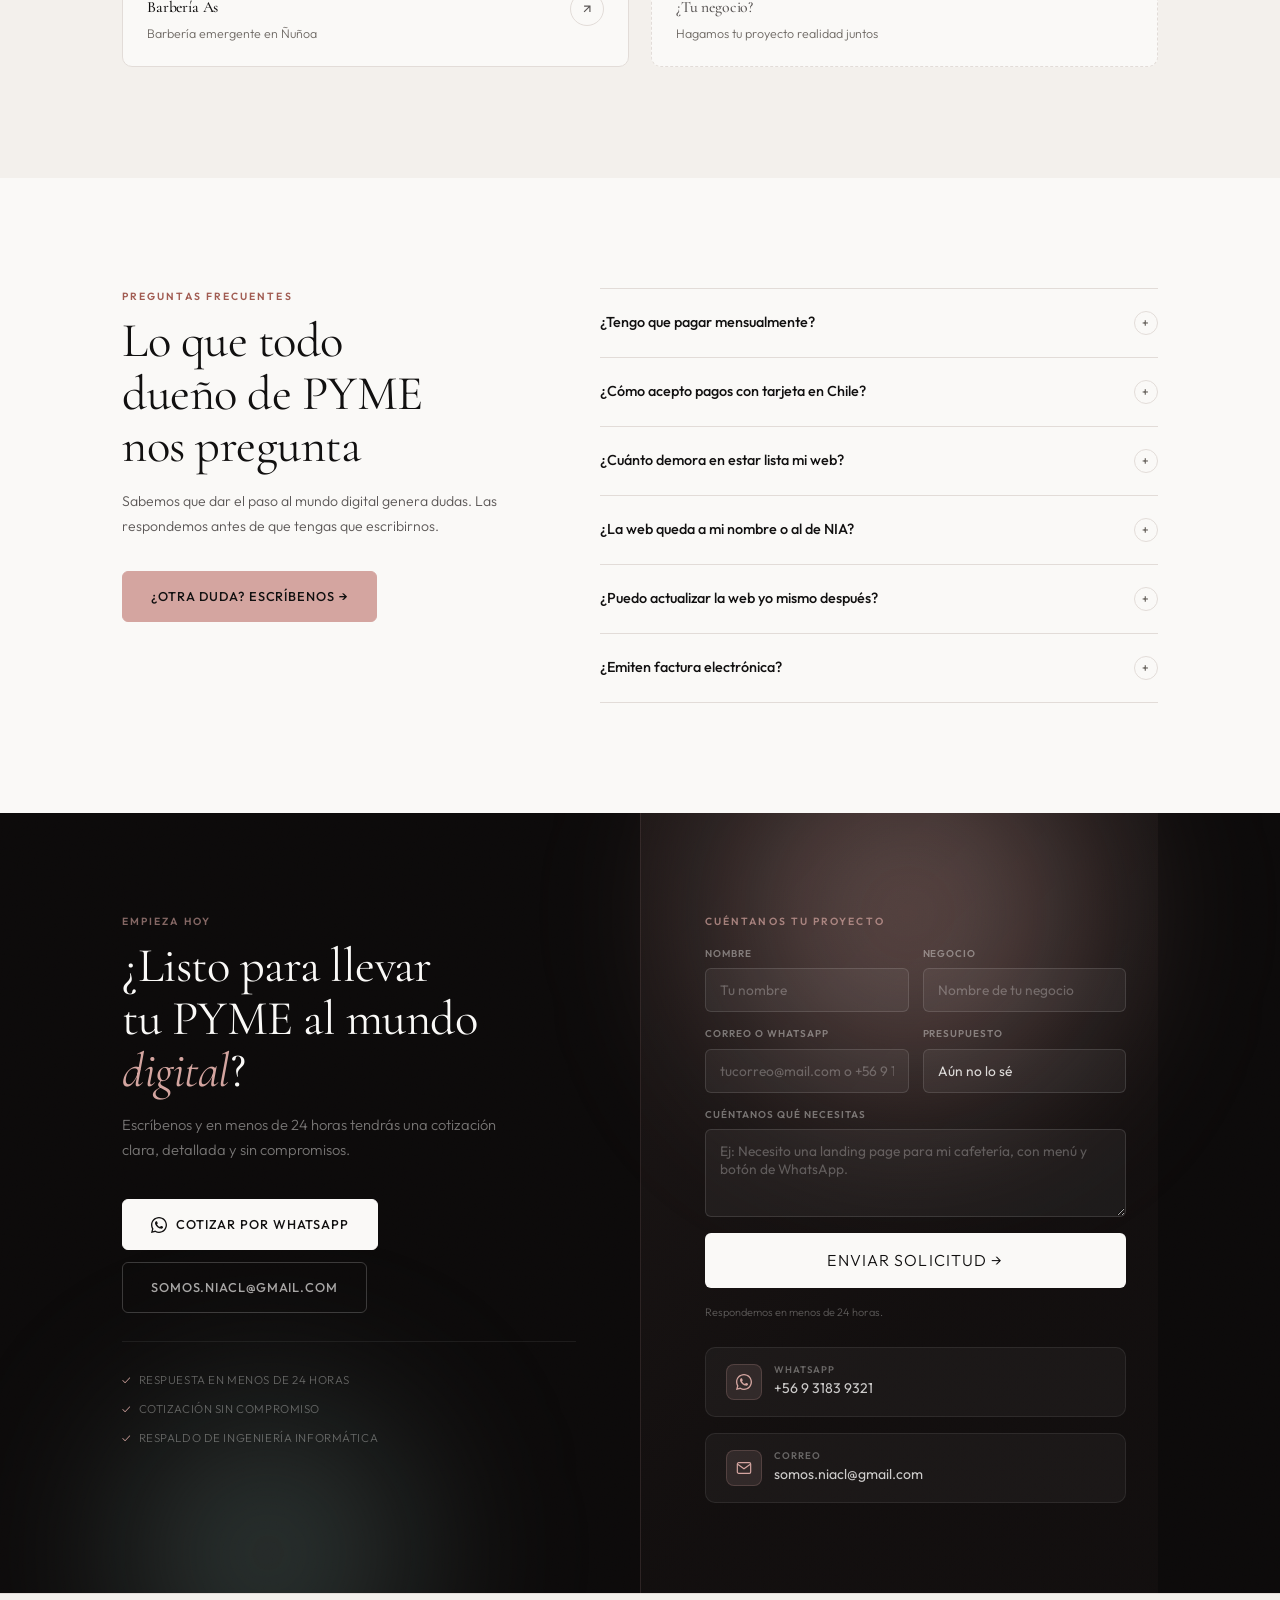
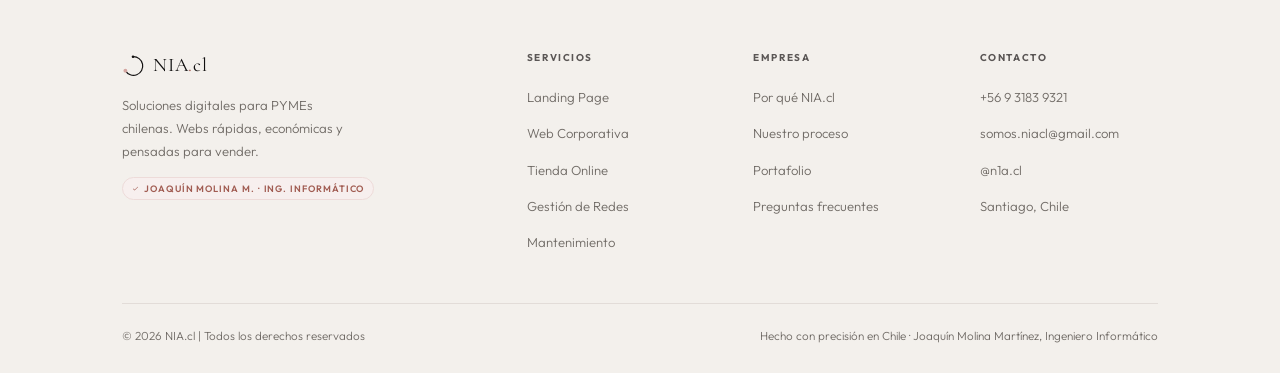
==== commit 415e9378: "se hacen cambios" ====
--- a/index.html
+++ b/index.html
@@ -45,7 +45,7 @@
       <li><a href="#portfolio">Portafolio</a></li>
       <li><a href="#faq">FAQ</a></li>
       <li><a href="#cta">Contacto</a></li>
-      <li><a href="https://wa.me/56945542404?text=Hola%20NIA.cl!%20Quiero%20cotizar" target="_blank" class="nav-cta">Cotizar →</a></li>
+      <li><a href="https://wa.me/56931839321?text=Hola%20NIA.cl!%20Quiero%20cotizar" target="_blank" class="nav-cta">Cotizar →</a></li>
     </ul>
     <button class="mob-btn" onclick="document.getElementById('mm').classList.toggle('open')" aria-label="Menú">
       <div class="hbg"><span></span><span></span><span></span></div>
@@ -62,7 +62,7 @@
   <a href="#why" onclick="document.getElementById('mm').classList.remove('open')">Nosotros</a>
   <a href="#faq" onclick="document.getElementById('mm').classList.remove('open')">FAQ</a>
   <a href="#cta" onclick="document.getElementById('mm').classList.remove('open')">Contacto</a>
-  <a href="https://wa.me/56945542404?text=Hola%20NIA.cl!%20Quiero%20cotizar" target="_blank" style="color:var(--rose-deep)">WhatsApp →</a>
+  <a href="https://wa.me/56931839321?text=Hola%20NIA.cl!%20Quiero%20cotizar" target="_blank" style="color:var(--rose-deep)">WhatsApp →</a>
 </div>
 
 <section id="hero">
@@ -94,7 +94,7 @@
           <strong>Respaldo real de Ingeniería Informática.</strong>
         </p>
         <div class="hero-acts">
-          <a href="https://wa.me/56945542404?text=Hola%20NIA.cl!%20Quiero%20cotizar%20una%20web%20para%20mi%20negocio" target="_blank" class="btn btn-inv magnetic">
+          <a href="https://wa.me/56931839321?text=Hola%20NIA.cl!%20Quiero%20cotizar%20una%20web%20para%20mi%20negocio" target="_blank" class="btn btn-inv magnetic">
             <svg width="16" height="16" viewBox="0 0 24 24" fill="currentColor" aria-hidden="true"><path d="M17.472 14.382c-.297-.149-1.758-.867-2.03-.967-.273-.099-.471-.148-.67.15-.197.297-.767.966-.94 1.164-.173.199-.347.223-.644.075-.297-.15-1.255-.463-2.39-1.475-.883-.788-1.48-1.761-1.653-2.059-.173-.297-.018-.458.13-.606.134-.133.298-.347.446-.52.149-.174.198-.298.298-.497.099-.198.05-.371-.025-.52-.075-.149-.669-1.612-.916-2.207-.242-.579-.487-.5-.669-.51-.173-.008-.371-.01-.57-.01-.198 0-.52.074-.792.372-.272.297-1.04 1.016-1.04 2.479 0 1.462 1.065 2.875 1.213 3.074.149.198 2.096 3.2 5.077 4.487.709.306 1.262.489 1.694.625.712.227 1.36.195 1.871.118.571-.085 1.758-.719 2.006-1.413.248-.694.248-1.289.173-1.413-.074-.124-.272-.198-.57-.347z"/><path d="M12 0C5.373 0 0 5.373 0 12c0 2.127.558 4.123 1.528 5.854L0 24l6.335-1.617C8.024 23.43 9.966 24 12 24c6.627 0 12-5.373 12-12S18.627 0 12 0zm0 22c-1.883 0-3.636-.497-5.15-1.361l-.369-.219-3.759.959.991-3.661-.24-.38C2.47 15.707 2 13.916 2 12 2 6.477 6.477 2 12 2s10 4.477 10 10-4.477 10-10 10z"/></svg>
             Cotizar por WhatsApp
           </a>
@@ -228,7 +228,7 @@
           <li class="p-feat"><span class="p-ck">✓</span>Dominio .cl incluido (1er año)</li>
           <li class="p-feat"><span class="p-ck">✓</span>Entrega en 5–7 días hábiles</li>
         </ul>
-        <a href="https://wa.me/56945542404?text=Me%20interesa%20la%20Landing%20Page%20de%20NIA.cl" target="_blank" class="btn-card">Consultar →</a>
+        <a href="https://wa.me/56931839321?text=Me%20interesa%20la%20Landing%20Page%20de%20NIA.cl" target="_blank" class="btn-card">Consultar →</a>
       </div>
       <!-- Web Corporativa (featured) -->
       <div class="p-card feat reveal">
@@ -249,7 +249,7 @@
           <li class="p-feat"><span class="p-ck">✓</span>Correos @tudominio.cl</li>
           <li class="p-feat"><span class="p-ck">✓</span>Entrega en 7–10 días hábiles</li>
         </ul>
-        <a href="https://wa.me/56945542404?text=Me%20interesa%20la%20Web%20Corporativa%20de%20NIA.cl" target="_blank" class="btn-card pri">Consultar →</a>
+        <a href="https://wa.me/56931839321?text=Me%20interesa%20la%20Web%20Corporativa%20de%20NIA.cl" target="_blank" class="btn-card pri">Consultar →</a>
       </div>
       <!-- Tienda -->
       <div class="p-card reveal">
@@ -268,7 +268,7 @@
           <li class="p-feat"><span class="p-ck">✓</span>Panel de ventas y reportes</li>
           <li class="p-feat"><span class="p-ck">✓</span>Capacitación incluida (2 horas)</li>
         </ul>
-        <a href="https://wa.me/56945542404?text=Me%20interesa%20la%20Tienda%20Online%20de%20NIA.cl" target="_blank" class="btn-card">Consultar →</a>
+        <a href="https://wa.me/56931839321?text=Me%20interesa%20la%20Tienda%20Online%20de%20NIA.cl" target="_blank" class="btn-card">Consultar →</a>
       </div>
     </div>
 
@@ -289,7 +289,7 @@
         <div class="fr">Plan mensual desde</div>
         <div class="am">$85.000</div>
         <div class="per">CLP / mes</div>
-        <a href="https://wa.me/56945542404?text=Me%20interesa%20la%20gestión%20de%20redes" target="_blank" class="btn btn-outline" style="margin-top:16px;font-size:.73rem">Cotizar →</a>
+        <a href="https://wa.me/56931839321?text=Me%20interesa%20la%20gestión%20de%20redes" target="_blank" class="btn btn-outline" style="margin-top:16px;font-size:.73rem">Cotizar →</a>
       </div>
     </div>
   </div>
@@ -482,7 +482,7 @@
           <div class="port-coming">
             <div class="ico">＋</div>
             <span>Tu proyecto aquí</span>
-            <a href="https://wa.me/56945542404" target="_blank" style="color:var(--rose-deep);font-size:.72rem;font-weight:600;letter-spacing:.06em;text-decoration:none;margin-top:4px">Conversemos →</a>
+            <a href="https://wa.me/56931839321" target="_blank" style="color:var(--rose-deep);font-size:.72rem;font-weight:600;letter-spacing:.06em;text-decoration:none;margin-top:4px">Conversemos →</a>
           </div>
         </div>
         <div class="port-info">
@@ -507,7 +507,7 @@
           Sabemos que dar el paso al mundo digital genera dudas. Las respondemos antes de que tengas que escribirnos.
         </p>
         <div style="margin-top:32px" class="reveal">
-          <a href="https://wa.me/56945542404?text=Tengo%20una%20pregunta%20sobre%20NIA.cl" target="_blank" class="btn btn-rose">
+          <a href="https://wa.me/56931839321?text=Tengo%20una%20pregunta%20sobre%20NIA.cl" target="_blank" class="btn btn-rose">
             ¿Otra duda? Escríbenos →
           </a>
         </div>
@@ -556,7 +556,7 @@
         <h2 class="inv">¿Listo para llevar<br>tu PYME al mundo <em>digital</em>?</h2>
         <p>Escríbenos y en menos de 24 horas tendrás una cotización clara, detallada y sin compromisos.</p>
         <div class="cta-acts">
-          <a href="https://wa.me/56945542404?text=Hola%20NIA.cl!%20Quiero%20cotizar%20una%20web%20para%20mi%20negocio" target="_blank" class="btn btn-inv">
+          <a href="https://wa.me/56931839321?text=Hola%20NIA.cl!%20Quiero%20cotizar%20una%20web%20para%20mi%20negocio" target="_blank" class="btn btn-inv">
             <svg width="16" height="16" viewBox="0 0 24 24" fill="currentColor" aria-hidden="true"><path d="M17.472 14.382c-.297-.149-1.758-.867-2.03-.967-.273-.099-.471-.148-.67.15-.197.297-.767.966-.94 1.164-.173.199-.347.223-.644.075-.297-.15-1.255-.463-2.39-1.475-.883-.788-1.48-1.761-1.653-2.059-.173-.297-.018-.458.13-.606.134-.133.298-.347.446-.52.149-.174.198-.298.298-.497.099-.198.05-.371-.025-.52-.075-.149-.669-1.612-.916-2.207-.242-.579-.487-.5-.669-.51-.173-.008-.371-.01-.57-.01-.198 0-.52.074-.792.372-.272.297-1.04 1.016-1.04 2.479 0 1.462 1.065 2.875 1.213 3.074.149.198 2.096 3.2 5.077 4.487.709.306 1.262.489 1.694.625.712.227 1.36.195 1.871.118.571-.085 1.758-.719 2.006-1.413.248-.694.248-1.289.173-1.413-.074-.124-.272-.198-.57-.347z"/><path d="M12 0C5.373 0 0 5.373 0 12c0 2.127.558 4.123 1.528 5.854L0 24l6.335-1.617C8.024 23.43 9.966 24 12 24c6.627 0 12-5.373 12-12S18.627 0 12 0zm0 22c-1.883 0-3.636-.497-5.15-1.361l-.369-.219-3.759.959.991-3.661-.24-.38C2.47 15.707 2 13.916 2 12 2 6.477 6.477 2 12 2s10 4.477 10 10-4.477 10-10 10z"/></svg>
             Cotizar por WhatsApp
           </a>
@@ -621,13 +621,13 @@
         </div>
 
         <div class="cta-contact" style="margin-top:26px">
-          <a href="https://wa.me/56945542404" target="_blank" class="cc-item" style="text-decoration:none">
+          <a href="https://wa.me/56931839321" target="_blank" class="cc-item" style="text-decoration:none">
             <div class="cc-icon">
               <svg viewBox="0 0 24 24" fill="currentColor" aria-hidden="true" style="width:16px;height:16px;color:#d4a5a0"><path d="M17.472 14.382c-.297-.149-1.758-.867-2.03-.967-.273-.099-.471-.148-.67.15-.197.297-.767.966-.94 1.164-.173.199-.347.223-.644.075-.297-.15-1.255-.463-2.39-1.475-.883-.788-1.48-1.761-1.653-2.059-.173-.297-.018-.458.13-.606.134-.133.298-.347.446-.52.149-.174.198-.298.298-.497.099-.198.05-.371-.025-.52-.075-.149-.669-1.612-.916-2.207-.242-.579-.487-.5-.669-.51-.173-.008-.371-.01-.57-.01-.198 0-.52.074-.792.372-.272.297-1.04 1.016-1.04 2.479 0 1.462 1.065 2.875 1.213 3.074.149.198 2.096 3.2 5.077 4.487.709.306 1.262.489 1.694.625.712.227 1.36.195 1.871.118.571-.085 1.758-.719 2.006-1.413.248-.694.248-1.289.173-1.413-.074-.124-.272-.198-.57-.347z"/><path d="M12 0C5.373 0 0 5.373 0 12c0 2.127.558 4.123 1.528 5.854L0 24l6.335-1.617C8.024 23.43 9.966 24 12 24c6.627 0 12-5.373 12-12S18.627 0 12 0zm0 22c-1.883 0-3.636-.497-5.15-1.361l-.369-.219-3.759.959.991-3.661-.24-.38C2.47 15.707 2 13.916 2 12 2 6.477 6.477 2 12 2s10 4.477 10 10-4.477 10-10 10z"/></svg>
             </div>
             <div>
               <div class="cc-lbl">WhatsApp</div>
-              <div class="cc-val">+56 9 4554 2404</div>
+              <div class="cc-val">+56 9 3183 9321</div>
             </div>
           </a>
           <a href="mailto:somos.niacl@gmail.com" class="cc-item" style="text-decoration:none">
@@ -685,7 +685,7 @@
       <div class="foot-col">
         <h5>Contacto</h5>
         <ul>
-          <li><a href="https://wa.me/56945542404" target="_blank">+56 9 4554 2404</a></li>
+          <li><a href="https://wa.me/56931839321" target="_blank">+56 9 3183 9321</a></li>
           <li><a href="mailto:somos.niacl@gmail.com">somos.niacl@gmail.com</a></li>
           <li><a href="https://instagram.com/n1a.cl" target="_blank">@n1a.cl</a></li>
           <li><a href="#">Santiago, Chile</a></li>
@@ -700,7 +700,7 @@
 </footer>
 
 <!-- WhatsApp Float -->
-<a href="https://wa.me/56945542404?text=Hola%20NIA.cl!%20Quiero%20cotizar%20una%20web" target="_blank" class="wa" aria-label="Contactar por WhatsApp">
+<a href="https://wa.me/56931839321?text=Hola%20NIA.cl!%20Quiero%20cotizar%20una%20web" target="_blank" class="wa" aria-label="Contactar por WhatsApp">
   <span class="wa-tip">¡Cotiza gratis!</span>
   <svg viewBox="0 0 24 24" fill="white" aria-hidden="true"><path d="M17.472 14.382c-.297-.149-1.758-.867-2.03-.967-.273-.099-.471-.148-.67.15-.197.297-.767.966-.94 1.164-.173.199-.347.223-.644.075-.297-.15-1.255-.463-2.39-1.475-.883-.788-1.48-1.761-1.653-2.059-.173-.297-.018-.458.13-.606.134-.133.298-.347.446-.52.149-.174.198-.298.298-.497.099-.198.05-.371-.025-.52-.075-.149-.669-1.612-.916-2.207-.242-.579-.487-.5-.669-.51-.173-.008-.371-.01-.57-.01-.198 0-.52.074-.792.372-.272.297-1.04 1.016-1.04 2.479 0 1.462 1.065 2.875 1.213 3.074.149.198 2.096 3.2 5.077 4.487.709.306 1.262.489 1.694.625.712.227 1.36.195 1.871.118.571-.085 1.758-.719 2.006-1.413.248-.694.248-1.289.173-1.413-.074-.124-.272-.198-.57-.347z"/><path d="M12 0C5.373 0 0 5.373 0 12c0 2.127.558 4.123 1.528 5.854L0 24l6.335-1.617C8.024 23.43 9.966 24 12 24c6.627 0 12-5.373 12-12S18.627 0 12 0zm0 22c-1.883 0-3.636-.497-5.15-1.361l-.369-.219-3.759.959.991-3.661-.24-.38C2.47 15.707 2 13.916 2 12 2 6.477 6.477 2 12 2s10 4.477 10 10-4.477 10-10 10z"/></svg>
 </a>
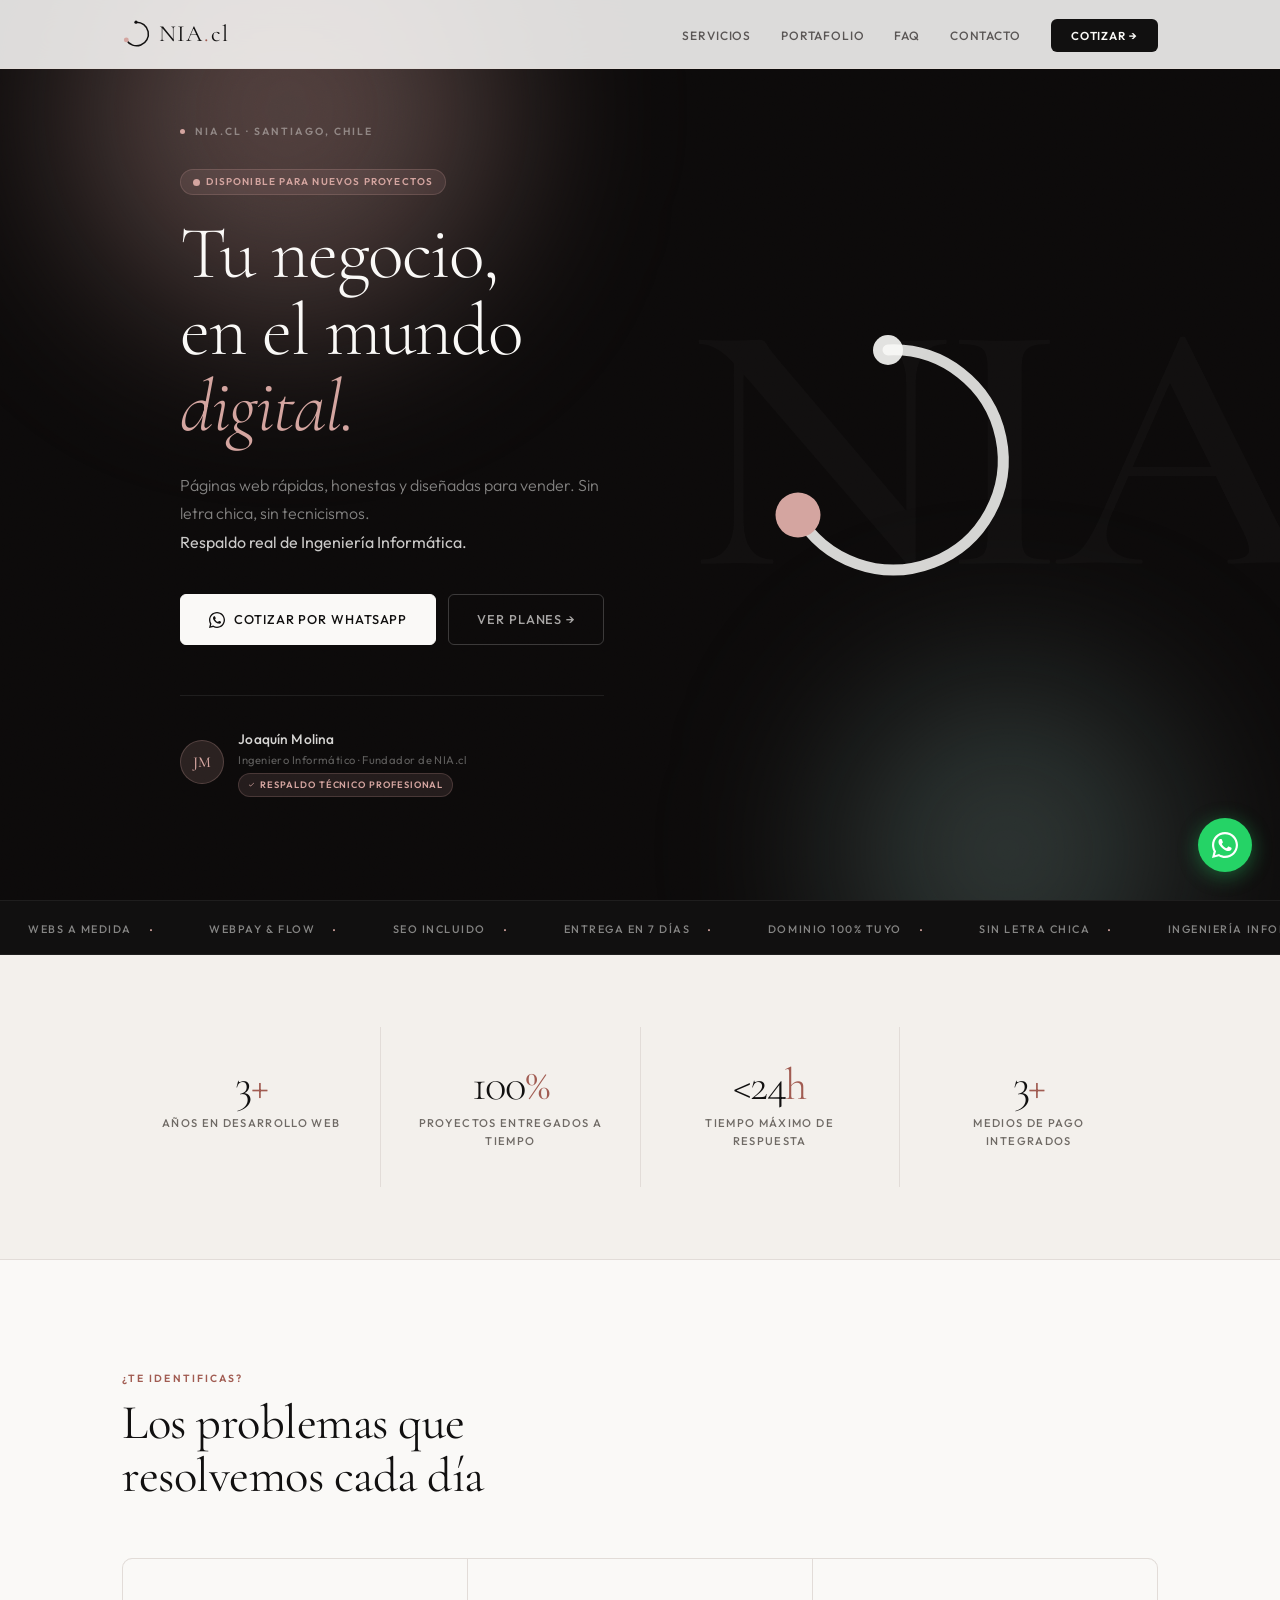
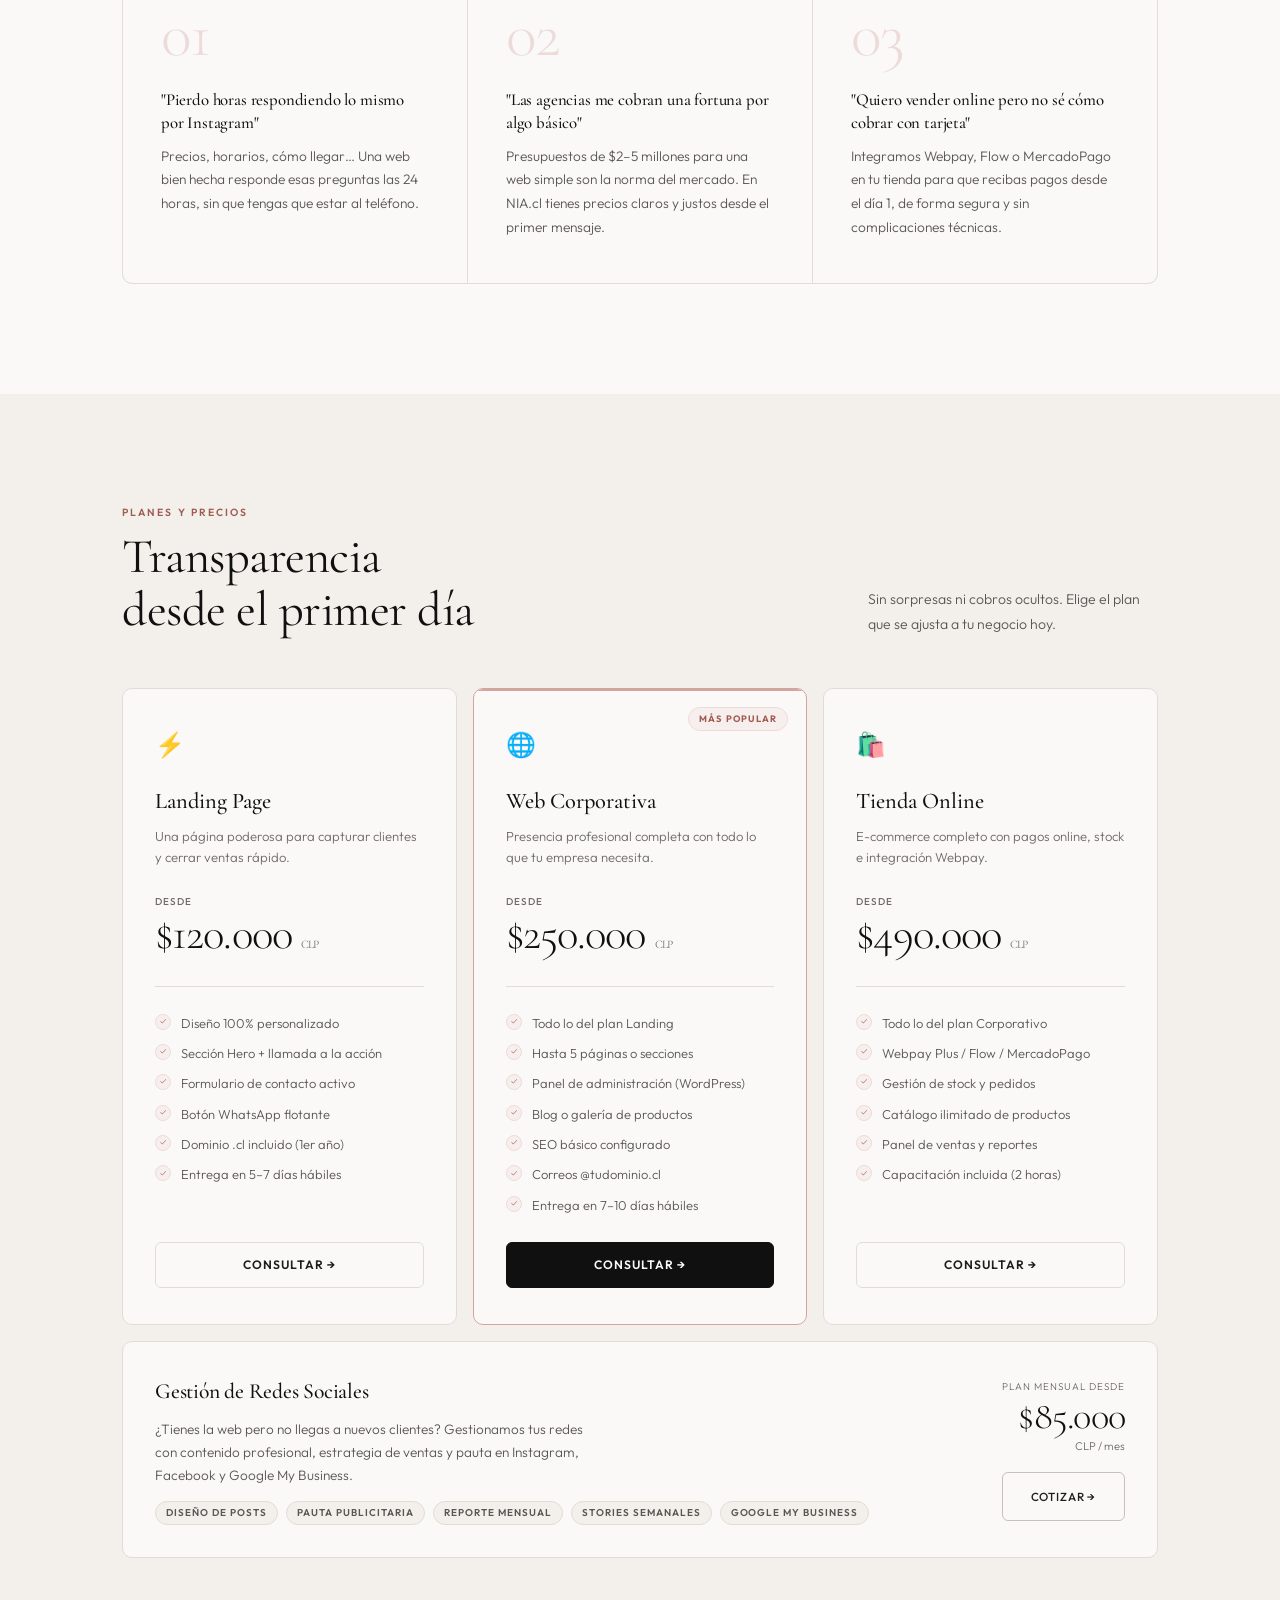
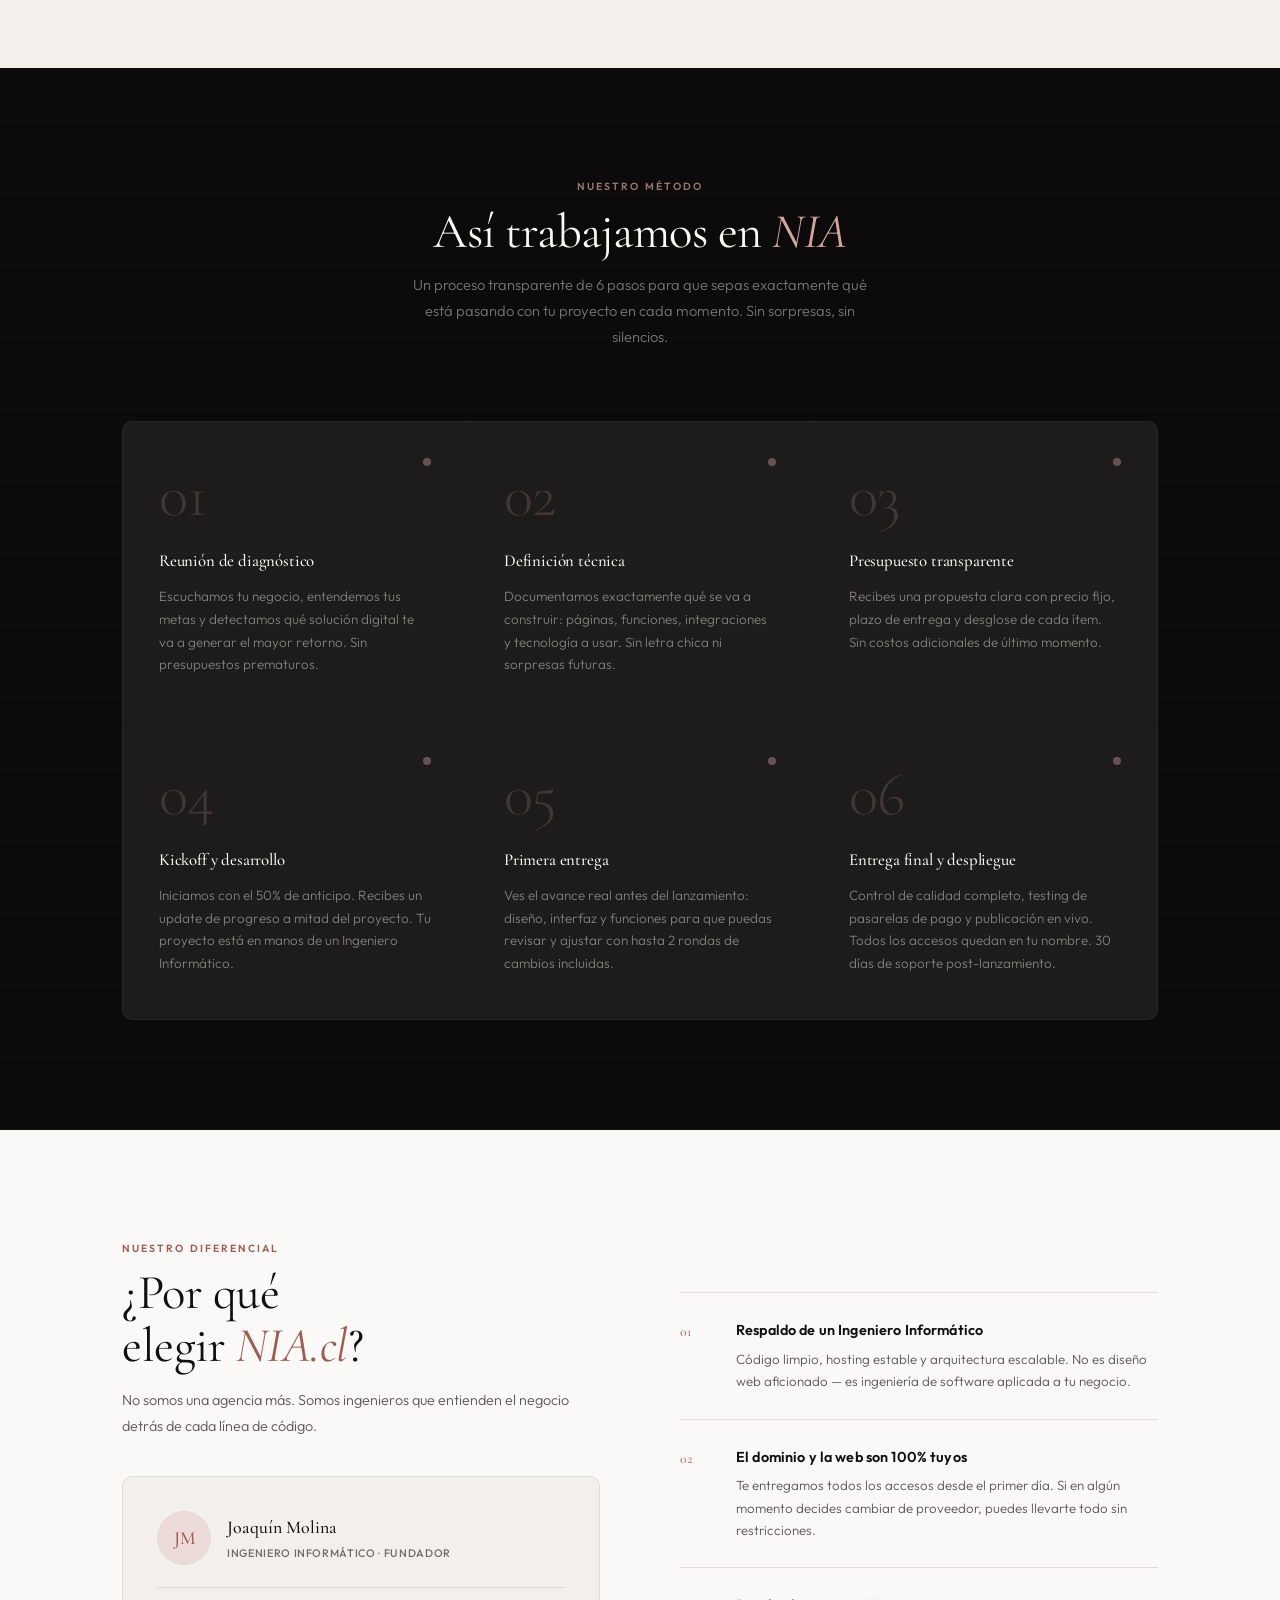
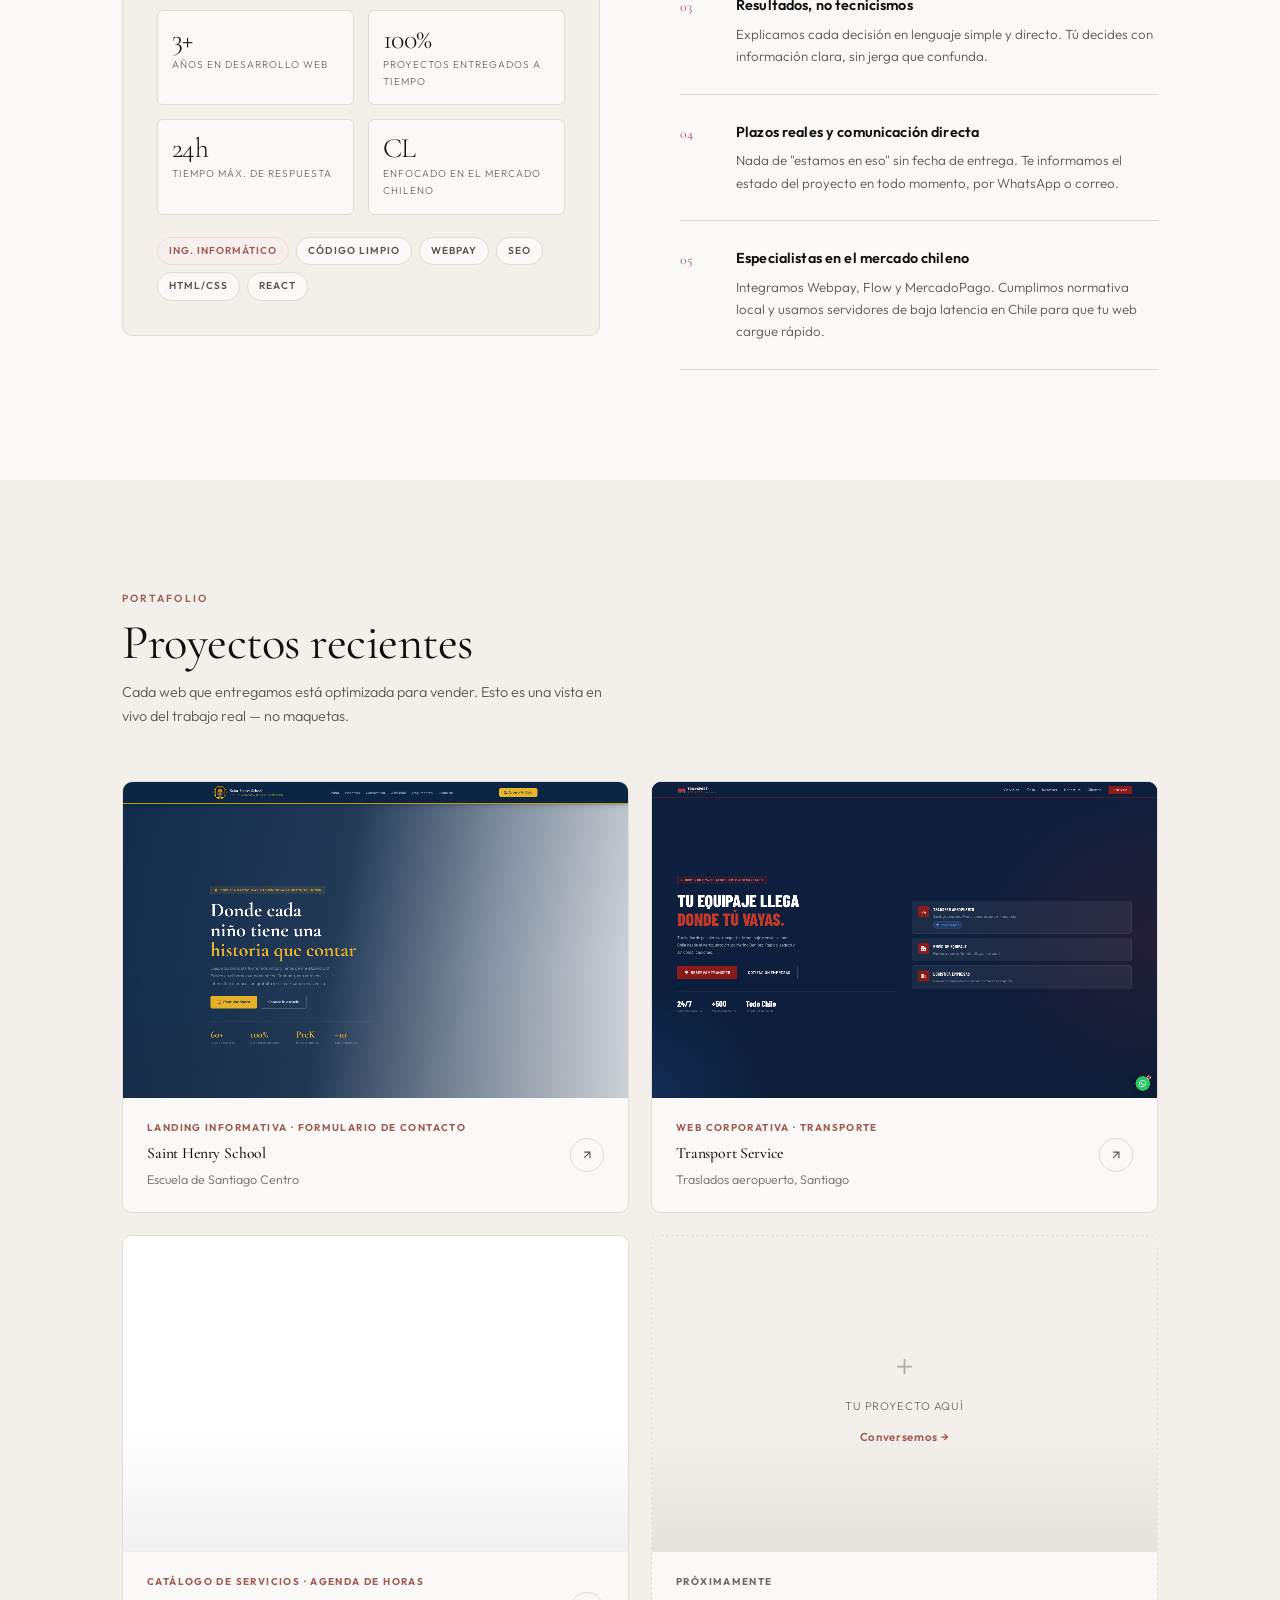
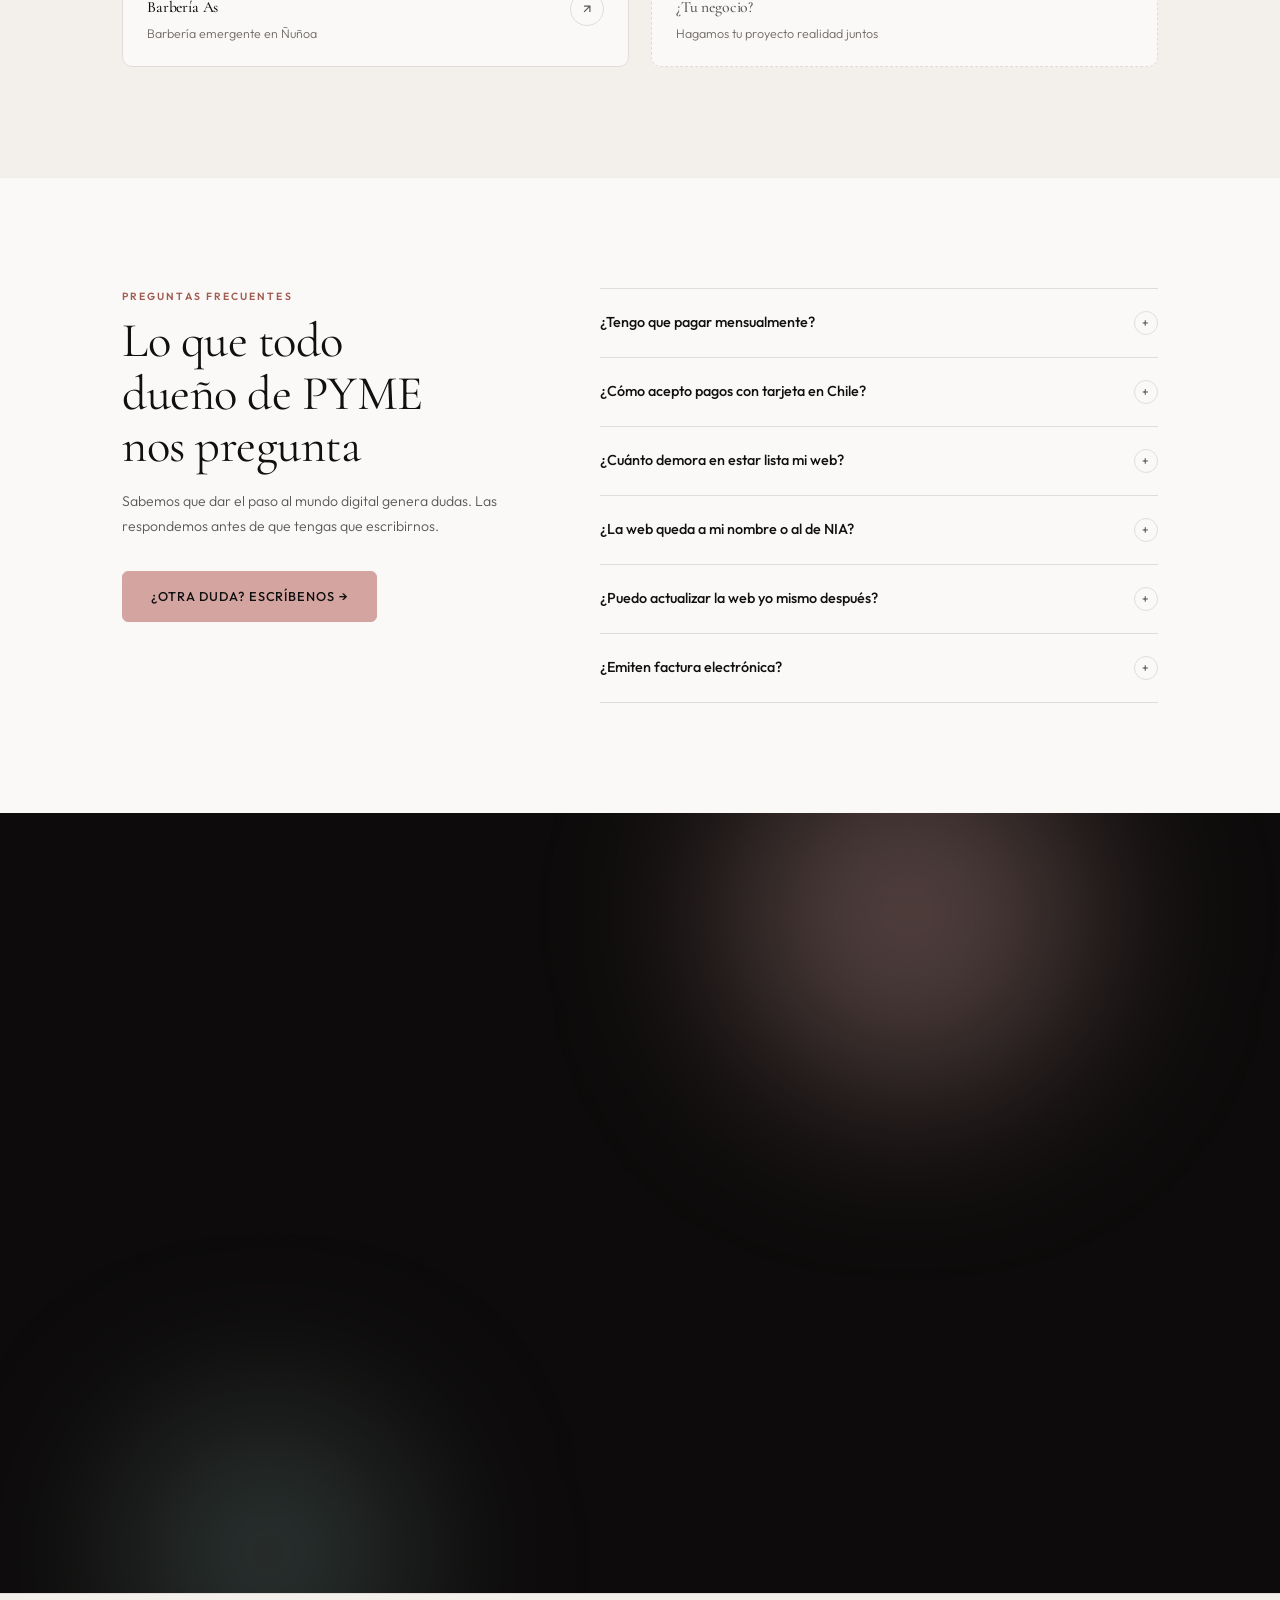
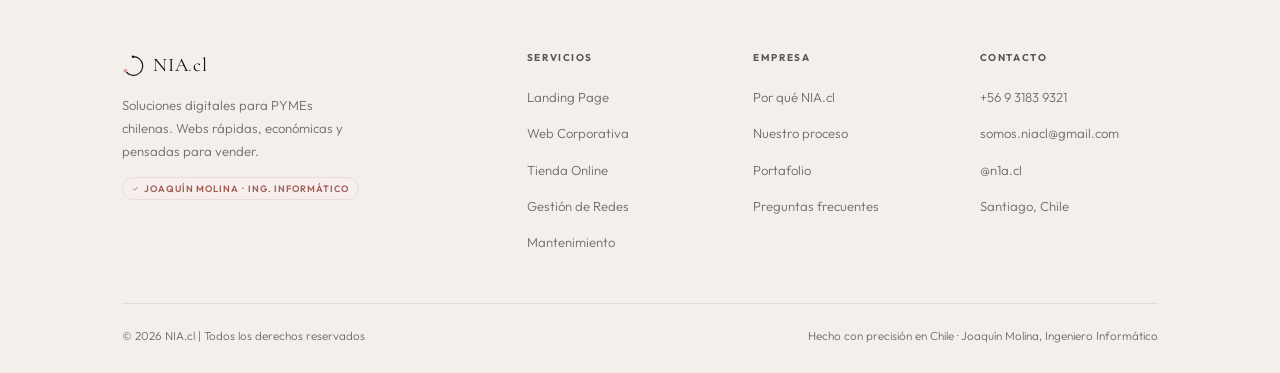
==== commit d356faa9: "a" ====
--- a/index.html
+++ b/index.html
@@ -357,7 +357,7 @@
           <div class="prof-top">
             <div class="prof-av">JM</div>
             <div>
-              <div class="prof-name">Joaquín Molina Martínez</div>
+              <div class="prof-name">Joaquín Molina</div>
               <div class="prof-role">Ingeniero Informático · Fundador</div>
             </div>
           </div>
@@ -660,7 +660,7 @@
         <p>Soluciones digitales para PYMEs chilenas. Webs rápidas, económicas y pensadas para vender.</p>
         <div class="cb" style="display:inline-flex;align-items:center;gap:5px;background:var(--rose-faint);border:1px solid var(--rose-pale);color:var(--rose-deep);font-size:.58rem;font-weight:600;letter-spacing:.1em;text-transform:uppercase;padding:3px 9px;border-radius:20px;margin-top:14px">
           <svg width="7" height="7" viewBox="0 0 24 24" fill="currentColor" aria-hidden="true"><path d="M9 16.17L4.83 12l-1.42 1.41L9 19 21 7l-1.41-1.41z"/></svg>
-          Joaquín Molina M. · Ing. Informático
+          Joaquín Molina · Ing. Informático
         </div>
       </div>
       <div class="foot-col">
@@ -694,7 +694,7 @@
     </div>
     <div class="foot-bot">
       <p>© 2026 NIA.cl | Todos los derechos reservados</p>
-      <p>Hecho con precisión en Chile · Joaquín Molina Martínez, Ingeniero Informático</p>
+      <p>Hecho con precisión en Chile · Joaquín Molina, Ingeniero Informático</p>
     </div>
   </div>
 </footer>
